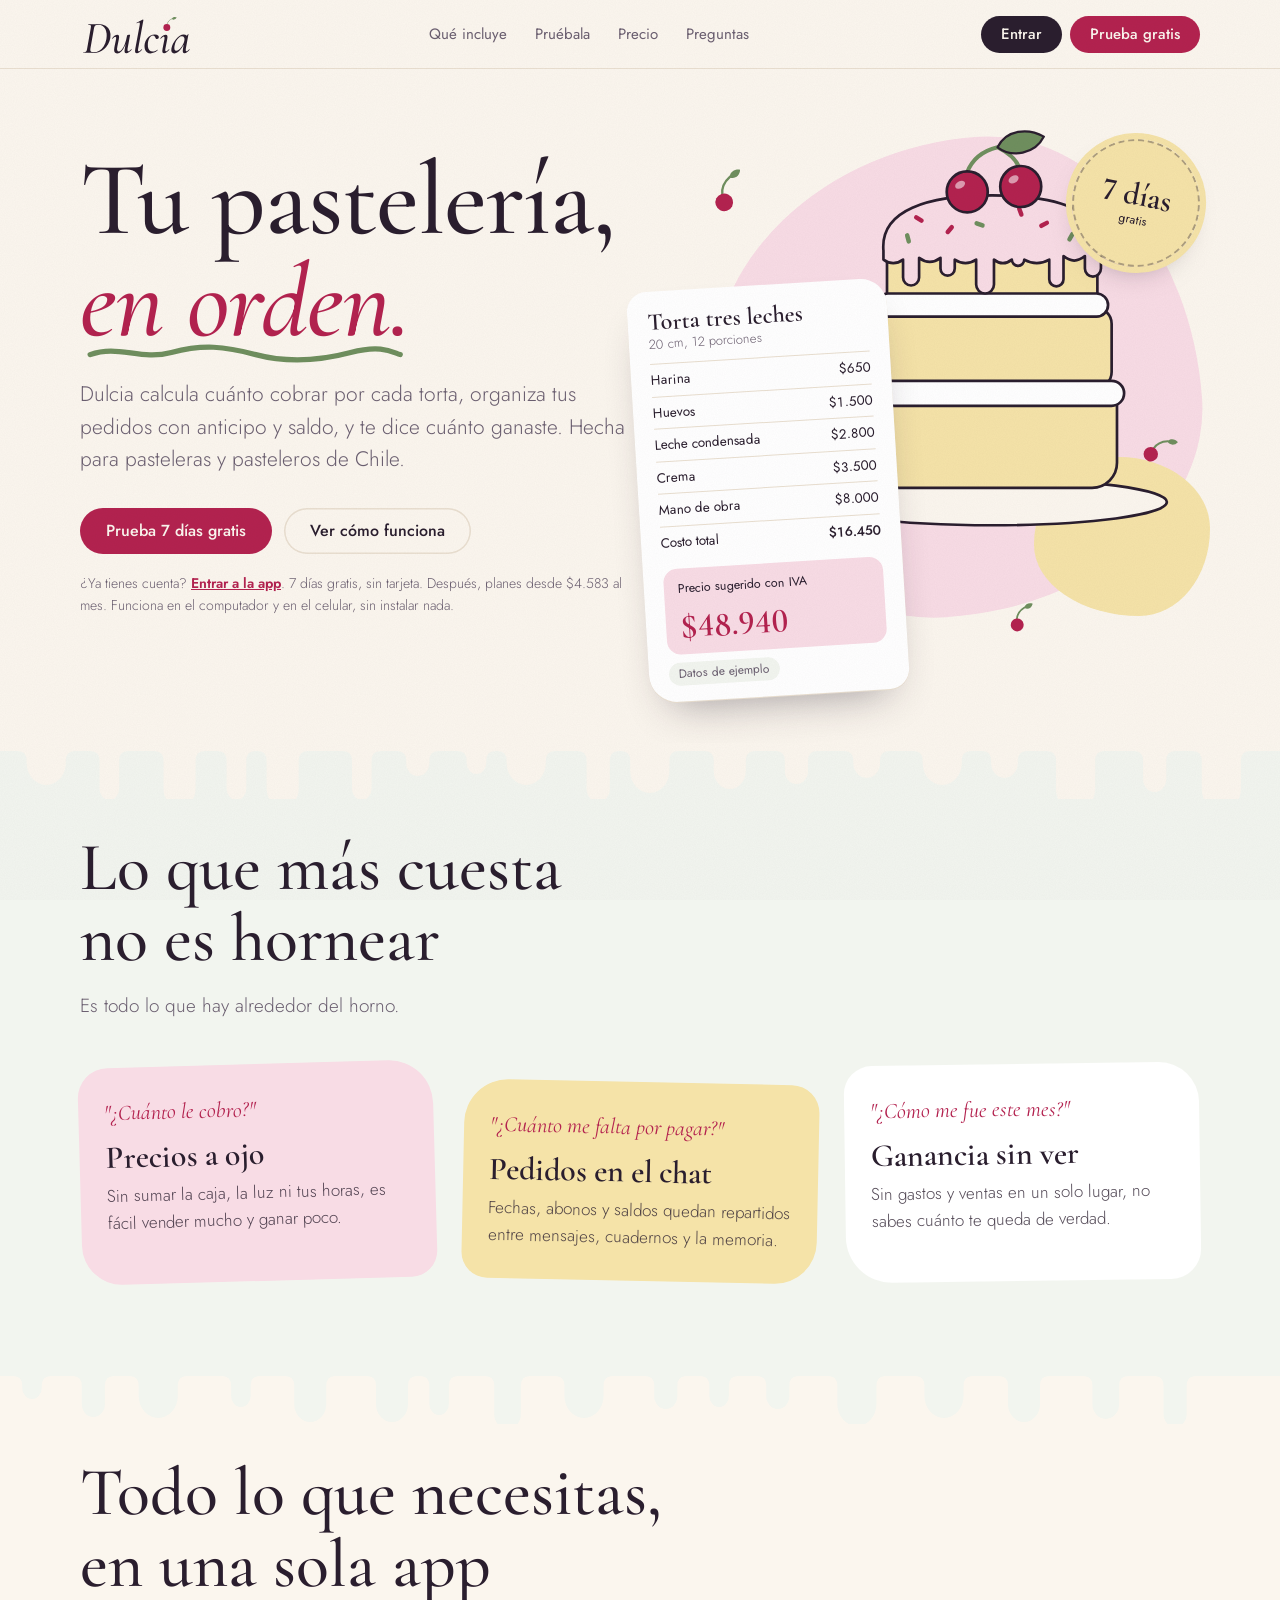
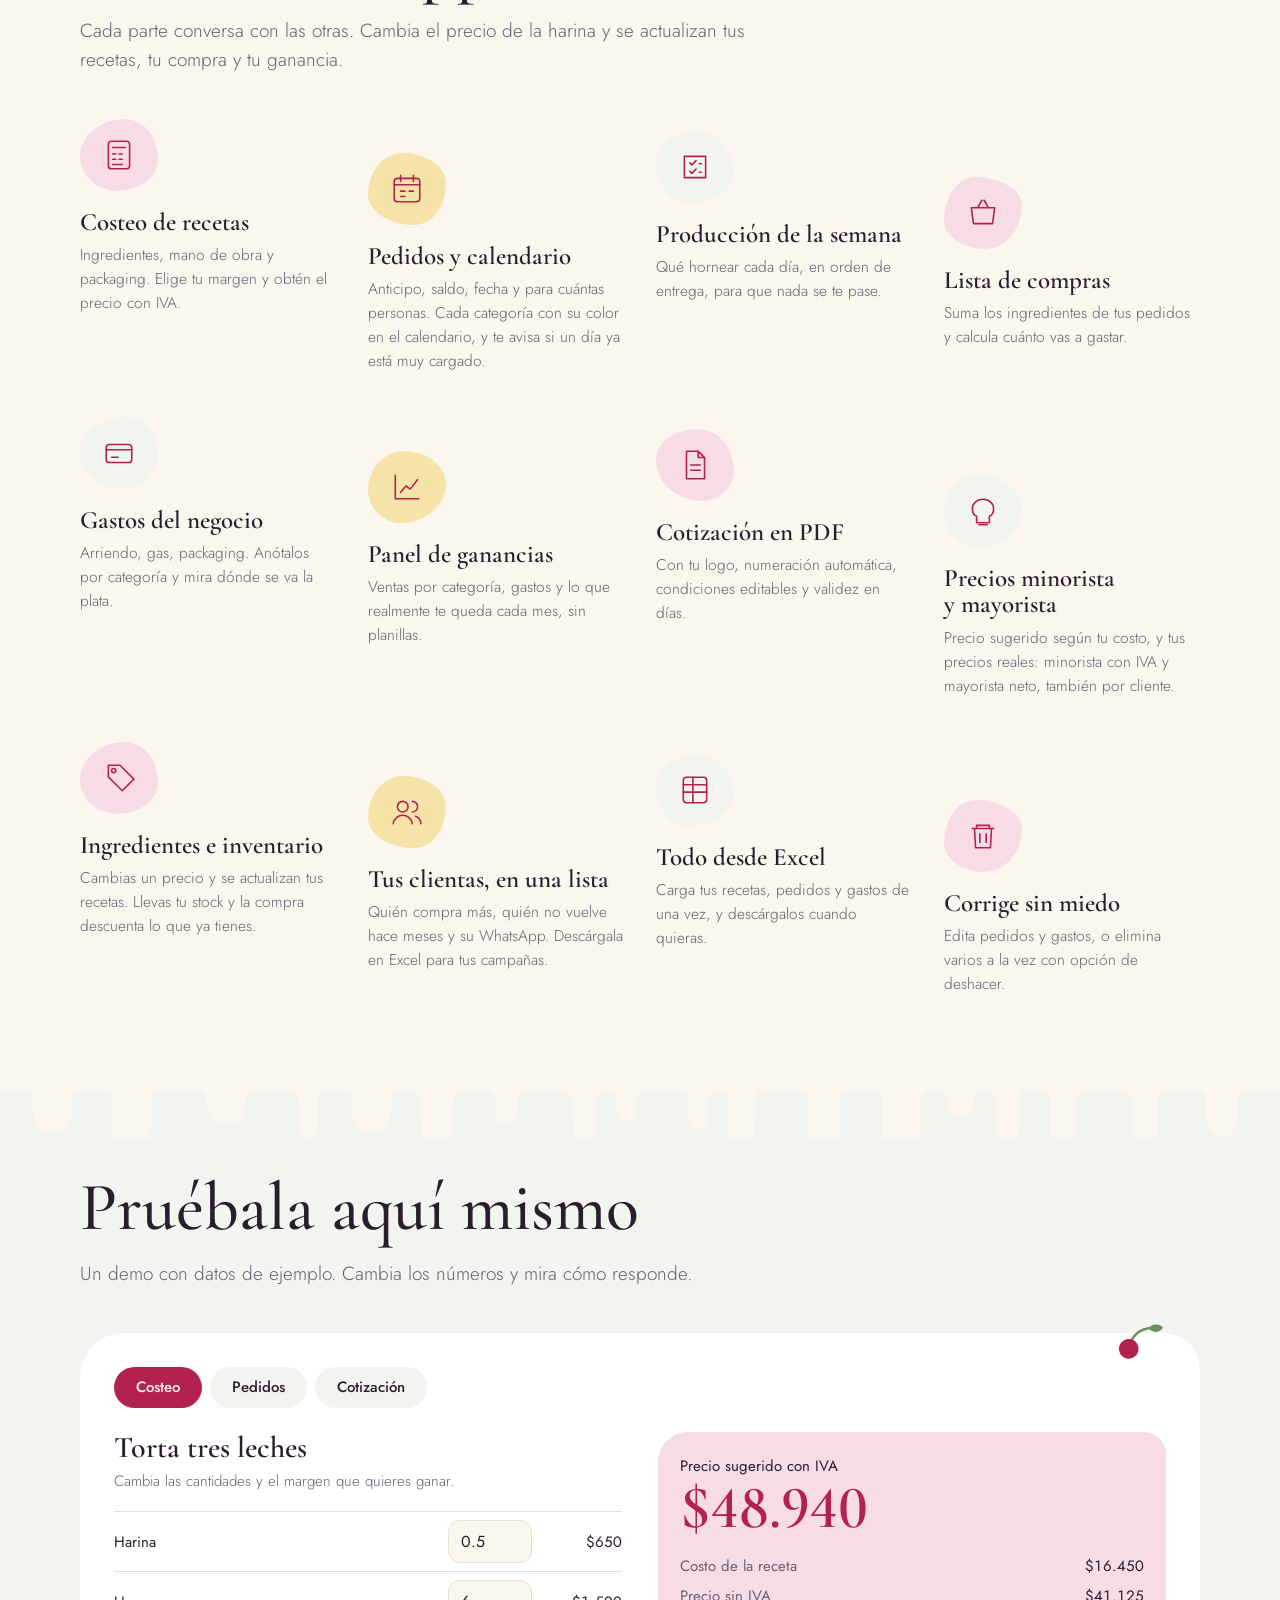
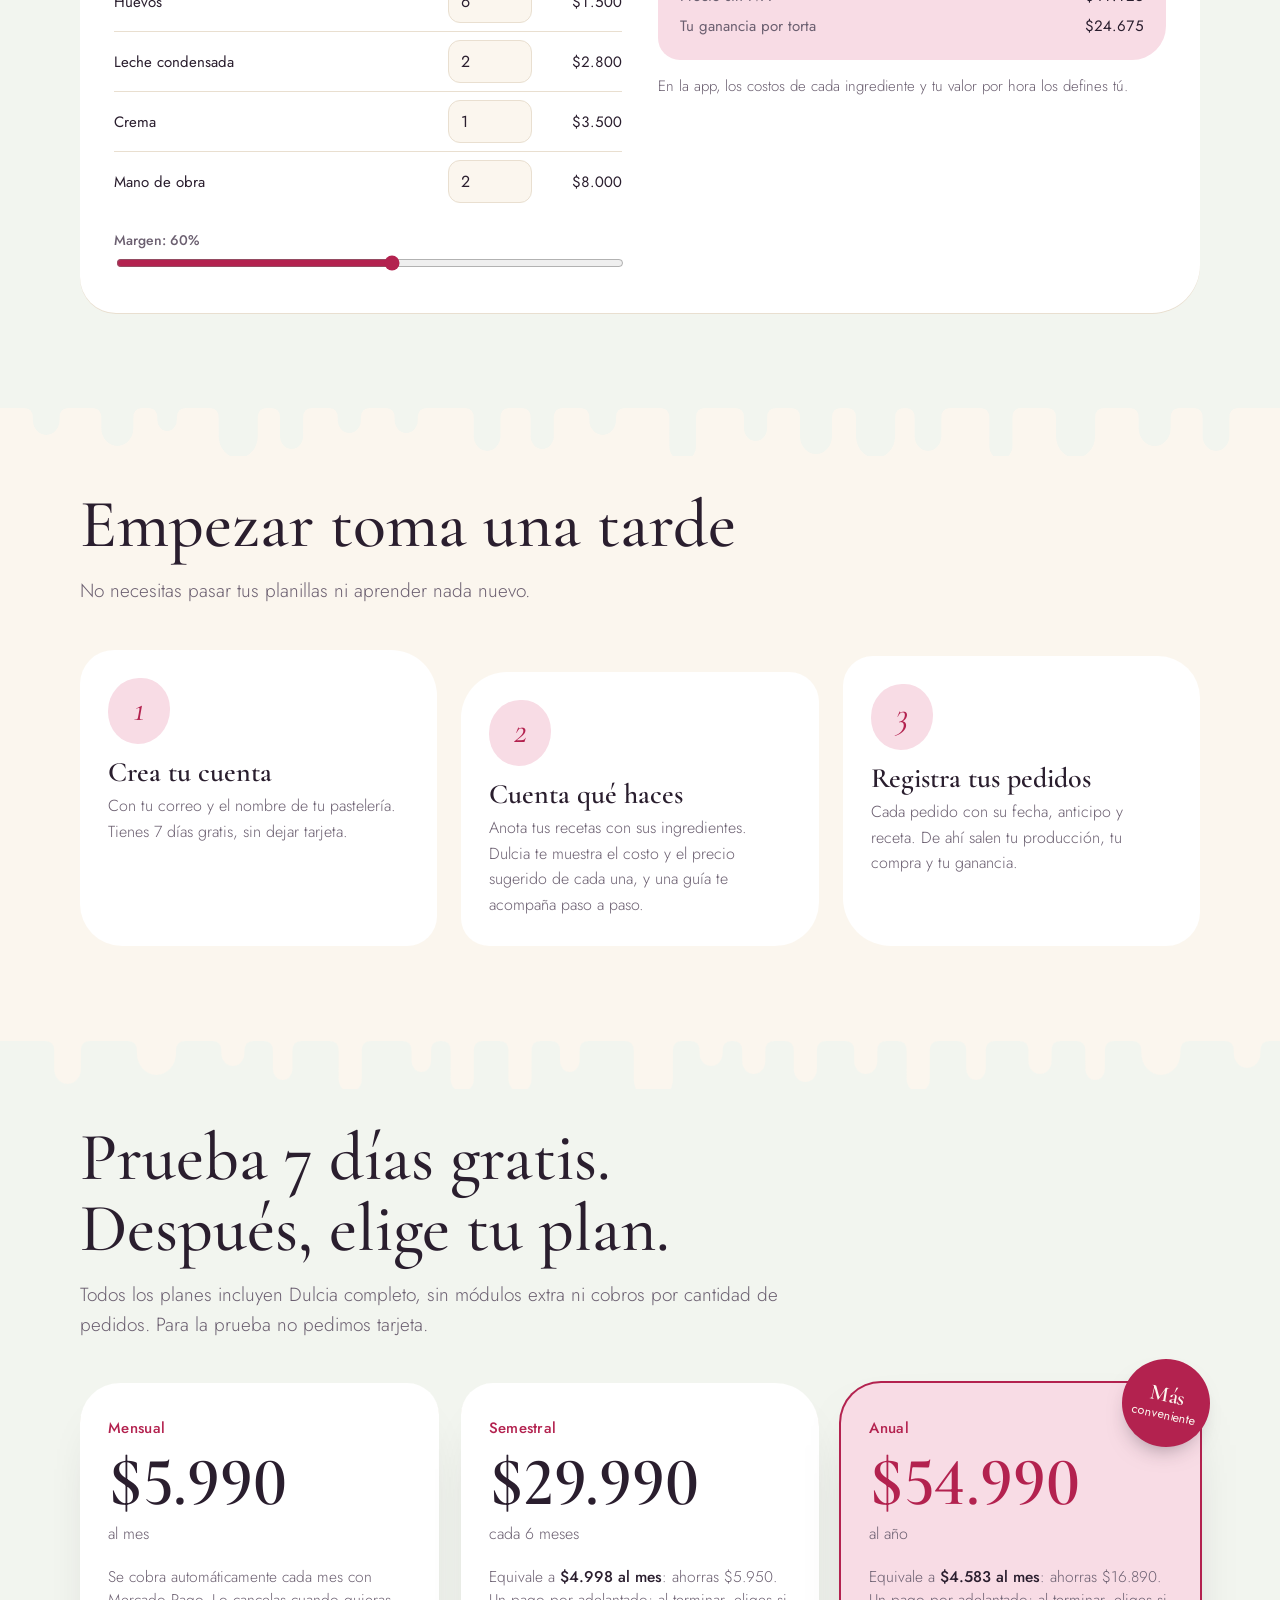
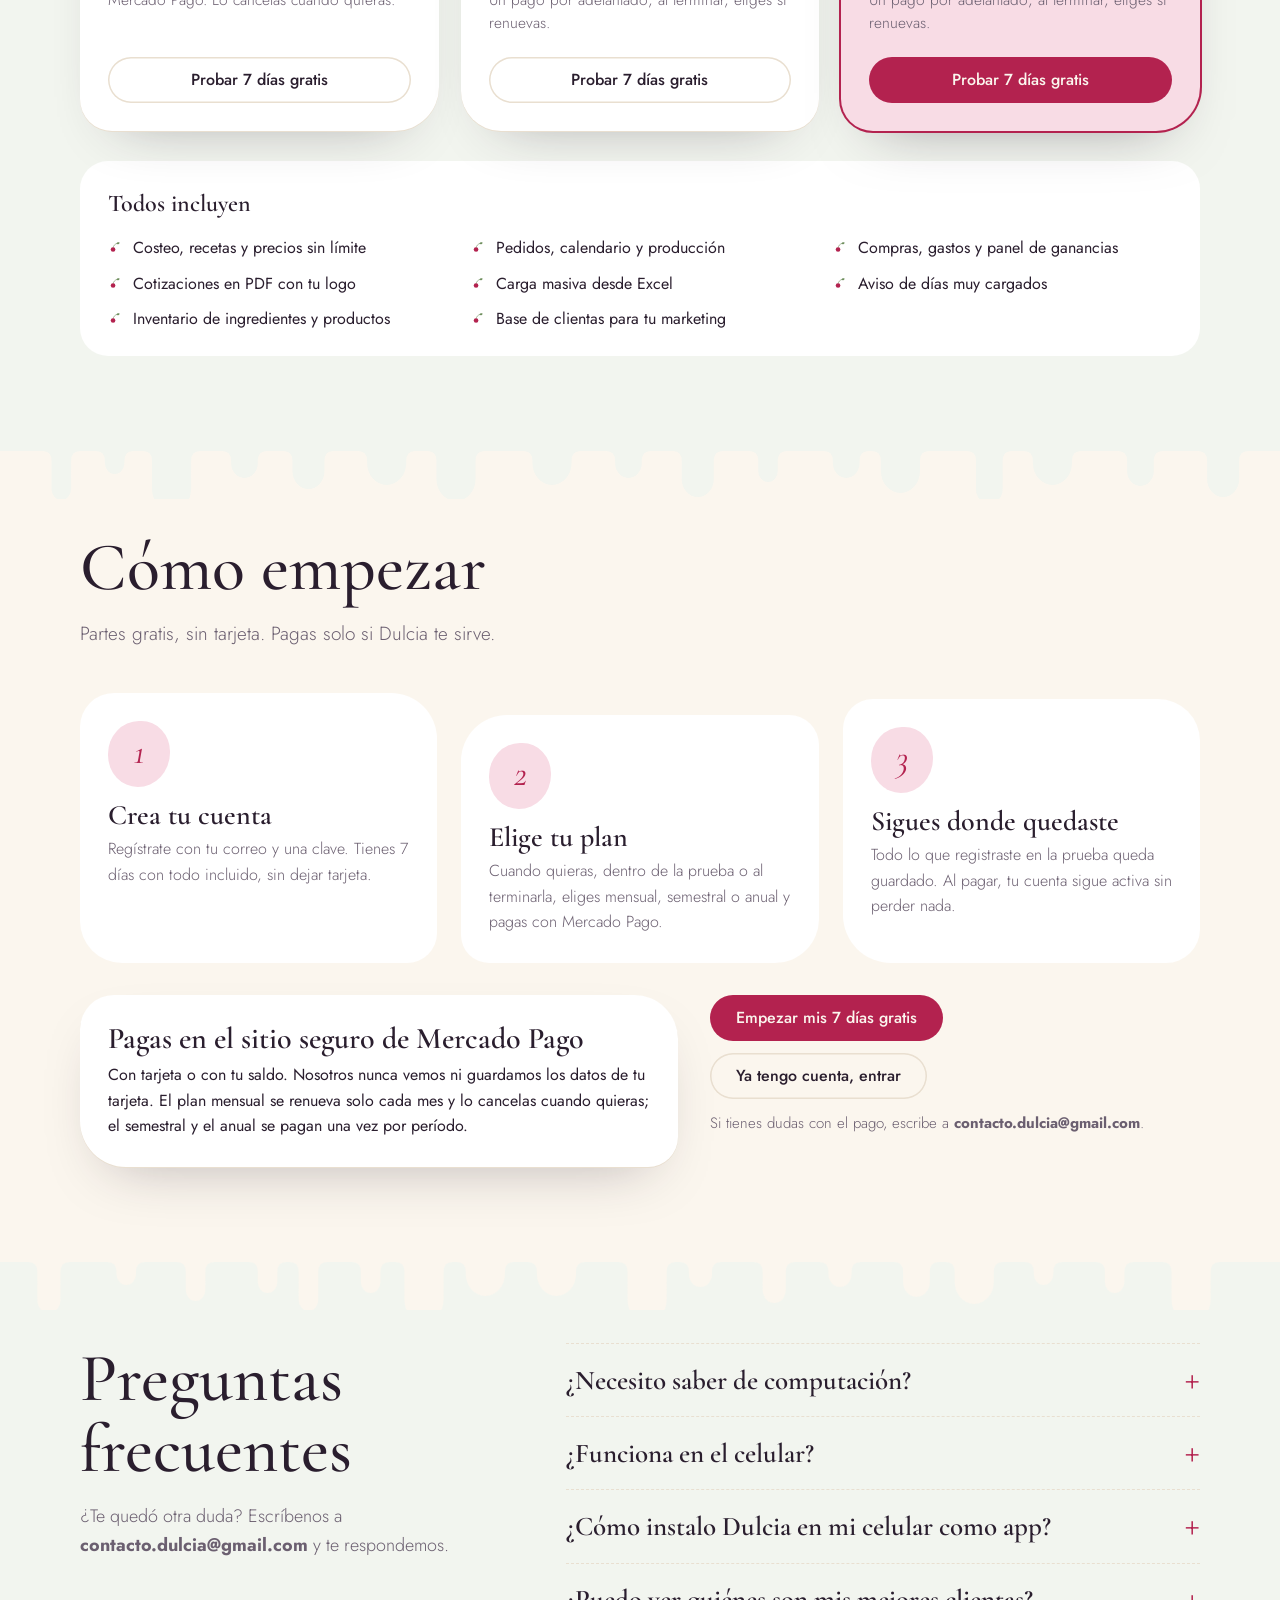
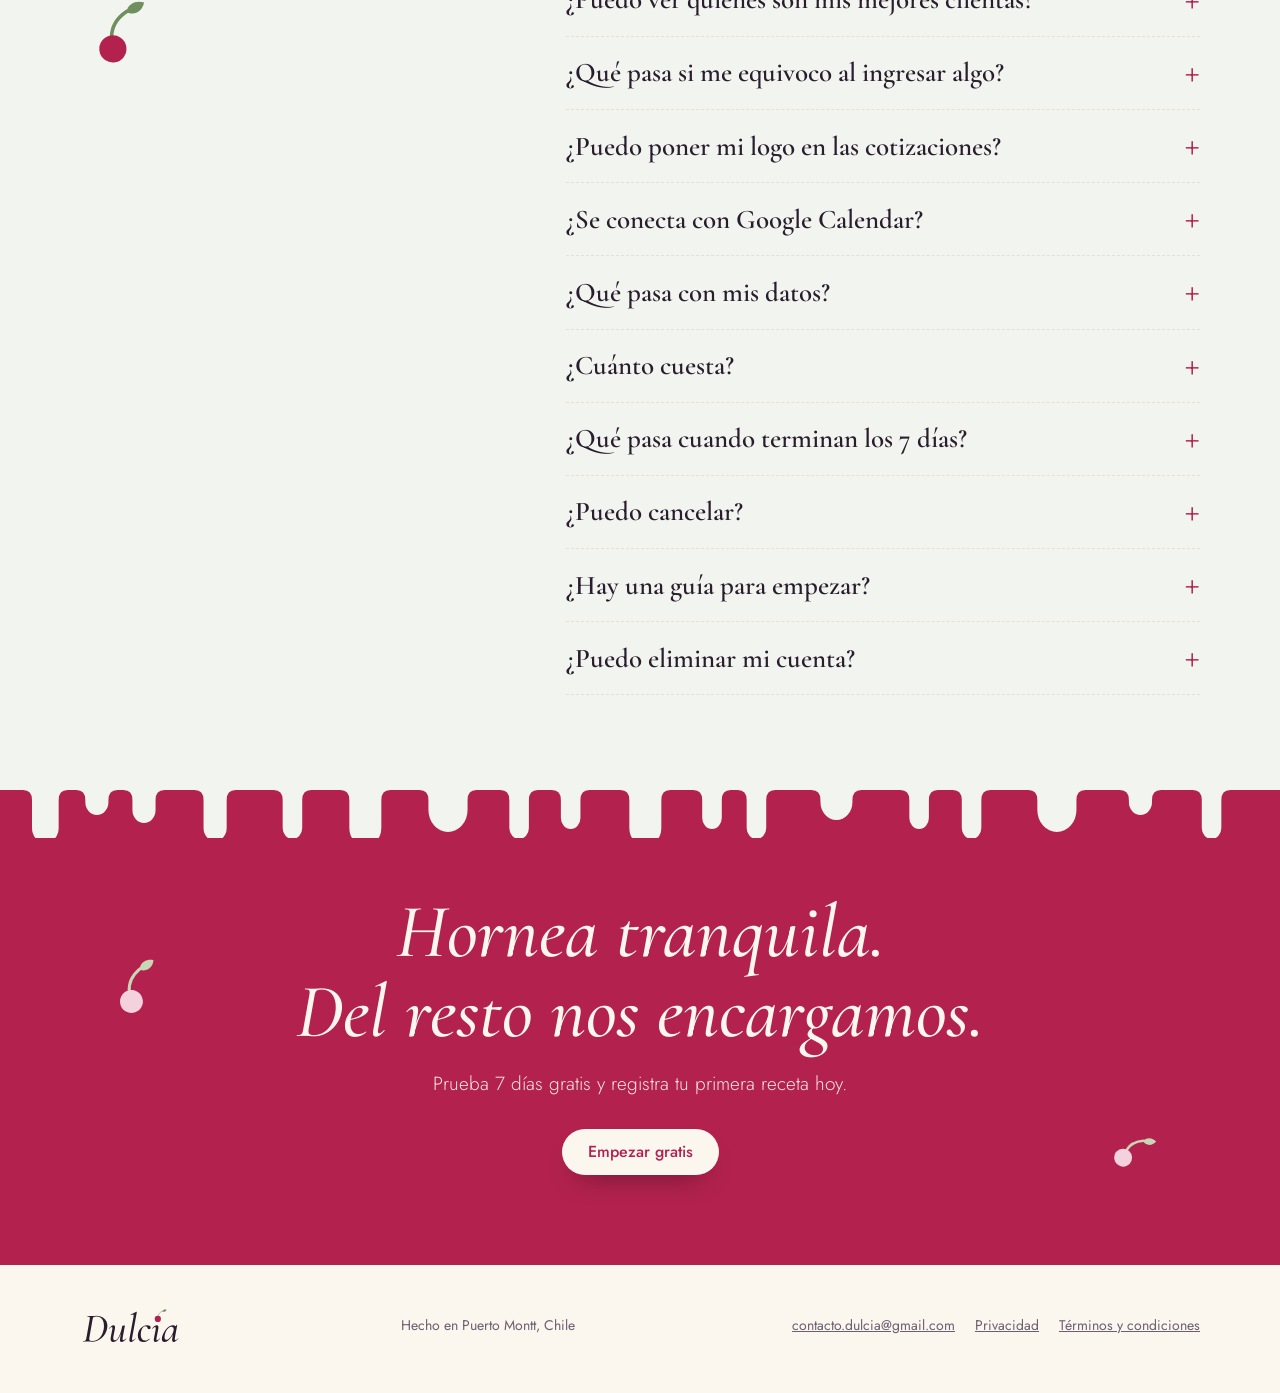
==== index.html @ 818861bc "Add files via upload" ====
<!doctype html>
<html lang="es">
<head>
<meta charset="utf-8"><script>/* Si un enlace de confirmación o de clave llega a la portada, lo pasamos a la app */(function(){var q=location.search,h=location.hash;if(/access_token=|refresh_token=|type=(signup|recovery|magiclink|invite|email_change)|error_code=/.test(h)||/[?&](code|token_hash)=/.test(q)){location.replace("/app/"+q+h)}})();</script><script src="ga.js"></script><script src="pixel.js"></script>
<meta name="viewport" content="width=device-width,initial-scale=1,viewport-fit=cover">
<meta name="description" content="Dulcia: costeo, pedidos y producción para pastelerías. Prueba 7 días gratis, sin tarjeta. Planes desde $4.583 al mes.">
<meta name="theme-color" content="#B3224F">
<link rel="icon" type="image/svg+xml" href="favicon.svg">
<link rel="apple-touch-icon" href="icon-180.png">
<title>Dulcia</title>
<link rel="preconnect" href="https://fonts.googleapis.com">
<link rel="preconnect" href="https://fonts.gstatic.com" crossorigin>
<link href="https://fonts.googleapis.com/css2?family=Cormorant+Garamond:ital,wght@0,500;0,600;1,500;1,600&family=Jost:wght@300;400;500&display=swap" rel="stylesheet">
<style>
/* Layout: sitio de una página, columna central de 1120px, secciones separadas por cambios de fondo. Todo sale del manual de marca Dulcia. */
:root{
  --bg:#FBF6EE; --bg2:#F2F5EF; --card:#FFFFFF; --ink:#2A1E2E; --soft:#6B5F70; --line:#E9DFD0;
  --accent:#B3224F; --btn:#B3224F; --btn-fg:#FBF6EE; --pink:#F8DCE5; --butter:#F5E3A8; --leaf:#6F8F5E;
  --band:#B3224F; --band-fg:#FBF6EE;
  --display:'Cormorant Garamond',Georgia,serif; --body:'Jost',system-ui,sans-serif;
}
@media (prefers-color-scheme:dark){:root:not([data-theme="light"]){
  --bg:#231A26; --bg2:#2A1E2E; --card:#33263A; --ink:#FBF6EE; --soft:#C9BDCB; --line:#4A3B50;
  --accent:#F29BB6; --pink:#4A2A3A; --butter:#5A4F2A; --band:#8E1B3F; color-scheme:dark}}
:root[data-theme="dark"]{
  --bg:#231A26; --bg2:#2A1E2E; --card:#33263A; --ink:#FBF6EE; --soft:#C9BDCB; --line:#4A3B50;
  --accent:#F29BB6; --pink:#4A2A3A; --butter:#5A4F2A; --band:#8E1B3F; color-scheme:dark}
*{box-sizing:border-box}
html{scroll-behavior:smooth}
body{margin:0;background:var(--bg);color:var(--ink);font-family:var(--body);font-weight:400;font-size:17px;line-height:1.6;
  padding-left:max(16px,env(safe-area-inset-left,0px));padding-right:max(16px,env(safe-area-inset-right,0px))}
h1,h2,h3{font-family:var(--display);font-weight:500;line-height:1.05;margin:0;text-wrap:balance}
p{margin:0}
a{color:inherit}
:focus-visible{outline:3px solid var(--accent);outline-offset:3px;border-radius:6px}
.wrap{max-width:1120px;margin:0 auto}
.btn{display:inline-flex;align-items:center;justify-content:center;gap:8px;border:0;border-radius:999px;background:var(--btn);color:var(--btn-fg);font:500 16px/1 var(--body);padding:15px 26px;text-decoration:none;cursor:pointer}
.btn:hover{filter:brightness(1.08)}
.btn.ghost{background:transparent;color:var(--ink);box-shadow:inset 0 0 0 1.5px var(--line)}
.btn.sm{padding:11px 20px;font-size:15px}
.cherry{width:1em;height:1em;flex:none;display:inline-block;vertical-align:-0.12em}

/* header */
.promo{background:var(--band);color:var(--band-fg);text-align:center;font-size:.95rem;line-height:1.4;padding:10px 16px;margin:0 calc(-1*max(16px,env(safe-area-inset-left,0px)))}
.promo[hidden]{display:none}
.promo b{font-weight:600}
.promo .pcode{display:inline-block;border:1.5px dashed currentColor;border-radius:8px;padding:0 8px;margin:0 2px;letter-spacing:.04em;font-weight:600}
.promo .pleft{display:inline-block;background:var(--band-fg);color:var(--band);border-radius:99px;padding:1px 10px;margin-left:6px;font-weight:600;font-size:.88em;white-space:nowrap}
.promo a{color:inherit;font-weight:600;white-space:nowrap;margin-left:6px;text-underline-offset:3px}
header.top{position:sticky;top:env(safe-area-inset-top,0px);z-index:20;background:var(--bg);border-bottom:1px solid var(--line);margin:0 calc(-1*max(16px,env(safe-area-inset-left,0px)));padding-left:max(16px,env(safe-area-inset-left,0px));padding-right:max(16px,env(safe-area-inset-right,0px))}
body::before{content:"";position:fixed;inset:0 0 auto;height:env(safe-area-inset-top,0px);background:var(--bg);z-index:30}
.top .wrap{display:flex;align-items:center;justify-content:space-between;gap:16px;padding-block:12px}
.top .logo{width:116px;display:block}
.top .acts{display:flex;gap:8px;align-items:center}.btn.dark{background:var(--ink);color:var(--bg);box-shadow:none}.btn.dark:hover{filter:brightness(1.25)}@media(max-width:480px){.top .acts .btn.sm{padding:10px 15px;font-size:14px}.top .acts .lg{display:none}.top .logo{width:96px}}
.top nav{display:flex;gap:28px;font-size:15px}
.top nav a{text-decoration:none;color:var(--soft)}
.top nav a:hover{color:var(--ink)}
@media(max-width:760px){.top nav{display:none}}

/* hero */
.hero{padding-block:72px 88px}
.hero .wrap{display:grid;grid-template-columns:1.05fr .95fr;gap:56px;align-items:center}
.hero h1{font-size:clamp(52px,7.4vw,100px);letter-spacing:-.01em}
.hero h1 em{font-style:italic;color:var(--accent);font-weight:500}
.hero .lead{font-size:clamp(18px,2vw,21px);font-weight:300;color:var(--soft);max-width:34em;margin-top:24px;line-height:1.55}
.hero .cta{display:flex;gap:12px;flex-wrap:wrap;margin-top:32px}
.hero .fine{margin-top:18px;font-size:14px;color:var(--soft);font-weight:300}
.paper{background:var(--card);border-radius:22px;padding:28px;box-shadow:0 1px 0 var(--line),0 24px 60px -30px rgba(42,30,46,.35);position:relative;min-width:0}
.paper h3{font-size:30px;font-weight:600}
.paper .sub{font-size:14px;color:var(--soft);font-weight:300}
.cost-rows{margin-top:16px}
.cost-rows .r{display:flex;justify-content:space-between;gap:12px;padding:9px 0;border-top:1px solid var(--line);font-size:15px}
.cost-rows .r span:last-child{font-variant-numeric:tabular-nums}
.price-box{margin-top:16px;background:var(--pink);border-radius:16px;padding:16px 18px;display:flex;justify-content:space-between;align-items:baseline;gap:12px;flex-wrap:wrap}
.price-box small{font-size:14px}
.price-box b{font-family:var(--display);font-weight:600;font-size:44px;line-height:1;color:var(--accent);font-variant-numeric:lining-nums}
.tag{display:inline-block;font-size:13px;background:var(--bg2);color:var(--soft);border-radius:999px;padding:3px 12px;margin-top:14px}
@media(max-width:900px){.hero .wrap{grid-template-columns:1fr}.hero{padding-block:48px 56px}}

/* sections */
section{padding-block:88px}
section.alt{background:var(--bg2);margin:0 calc(-1*max(16px,env(safe-area-inset-left,0px)));padding-left:max(16px,env(safe-area-inset-left,0px));padding-right:max(16px,env(safe-area-inset-right,0px))}
.sec-h{max-width:720px;margin-bottom:44px}
.sec-h h2{font-size:clamp(38px,5vw,60px)}
.sec-h p{margin-top:16px;font-size:19px;font-weight:300;color:var(--soft);line-height:1.55}

/* problema */
.pain{display:grid;grid-template-columns:repeat(3,1fr);gap:40px}
.pain h3{font-size:32px;font-weight:600;margin-bottom:8px}
.pain p{font-weight:300;color:var(--soft)}
.pain .q{font-family:var(--display);font-style:italic;font-size:22px;color:var(--accent);margin-bottom:10px}
@media(max-width:800px){.pain{grid-template-columns:1fr;gap:28px}}

/* features */
.feat{display:grid;grid-template-columns:repeat(4,1fr);gap:0;border-top:1px solid var(--line)}
.feat>div{padding:28px 24px 32px 0;border-bottom:1px solid var(--line);min-width:0}
.feat svg{width:34px;height:34px;stroke:var(--accent);fill:none;stroke-width:1.5;stroke-linecap:round;stroke-linejoin:round;margin-bottom:16px}
.feat h3{font-size:25px;font-weight:600;margin-bottom:8px}
.feat p{font-size:15.5px;font-weight:300;color:var(--soft);line-height:1.55}
@media(max-width:980px){.feat{grid-template-columns:repeat(2,1fr)}}
@media(max-width:560px){.feat{grid-template-columns:1fr}}

/* demo */
.demo{background:var(--card);border-radius:28px;padding:28px;box-shadow:0 1px 0 var(--line);min-width:0}
.tabs{display:flex;gap:8px;flex-wrap:wrap;margin-bottom:24px}
.tabs button{border:0;background:var(--bg2);color:var(--ink);font:500 15px/1 var(--body);padding:12px 20px;border-radius:999px;cursor:pointer}
.tabs button[aria-selected="true"]{background:var(--btn);color:var(--btn-fg)}
.pane{display:grid;grid-template-columns:1fr 1fr;gap:36px;min-width:0}
.pane[hidden]{display:none}
.pane>div{min-width:0}
@media(max-width:860px){.pane{grid-template-columns:1fr;gap:24px}}
.demo h3{font-size:30px;font-weight:600;margin-bottom:6px}
.demo .hint{font-size:15px;color:var(--soft);font-weight:300;margin-bottom:18px}
.ing{display:grid;grid-template-columns:1fr 84px 80px;gap:10px;align-items:center;padding:8px 0;border-top:1px solid var(--line);font-size:15px}
.ing .pr{text-align:right;font-variant-numeric:tabular-nums}
input[type=number],input[type=text],select{font:400 16px var(--body);color:var(--ink);background:var(--bg);border:1.5px solid var(--line);border-radius:12px;padding:9px 12px;width:100%;min-width:0}
input[type=range]{width:100%;accent-color:var(--btn)}
label.f{display:flex;flex-direction:column;gap:6px;font-size:14px;color:var(--soft);font-weight:500}
.rowf{display:grid;grid-template-columns:1fr 1fr;gap:12px;margin-top:12px}
.res{background:var(--pink);border-radius:18px;padding:22px}
.res .big{font-family:var(--display);font-weight:600;font-size:60px;line-height:1;color:var(--accent);font-variant-numeric:lining-nums}
.res dl{margin:16px 0 0;display:grid;grid-template-columns:1fr auto;gap:6px 12px;font-size:15px}
.res dt{color:var(--soft)}.res dd{margin:0;text-align:right;font-variant-numeric:tabular-nums}

.cal{display:grid;grid-template-columns:repeat(7,1fr);gap:4px}
.cal .dow{font-size:12px;color:var(--soft);text-align:center;padding-bottom:4px}
.cal button{aspect-ratio:1/1;min-height:0;border:0;border-radius:12px;background:var(--bg2);color:var(--ink);font:400 15px var(--body);cursor:pointer;position:relative;padding:0}
.cal button.n1{background:var(--butter)}.cal button.n2{background:var(--pink)}.cal button.n3{background:var(--btn);color:var(--btn-fg)}
.cal button[aria-pressed="true"]{outline:3px solid var(--ink);outline-offset:1px}
.cal .e{visibility:hidden}
.cal button i{position:absolute;right:6px;bottom:4px;font-style:normal;font-size:11px;opacity:.85}
.legend{display:flex;gap:14px;flex-wrap:wrap;font-size:13px;color:var(--soft);margin-top:12px}
.legend span::before{content:"";display:inline-block;width:12px;height:12px;border-radius:4px;margin-right:6px;vertical-align:-1px;background:var(--c)}
.olist{margin:14px 0 0;padding:0;list-style:none;font-size:15px}
.olist li{display:flex;justify-content:space-between;gap:12px;padding:8px 0;border-top:1px solid var(--line)}
.warn{margin-top:14px;background:var(--butter);border-radius:16px;padding:16px 18px;font-size:15px;color:var(--ink)}
.warn b{font-family:var(--display);font-size:22px;font-weight:600;display:block;margin-bottom:4px}
.warn .acts{display:flex;gap:8px;flex-wrap:wrap;margin-top:12px}
.okmsg{margin-top:12px;font-size:15px;color:var(--soft)}
.doc{background:#fff;color:#2A1E2E;border-radius:14px;padding:26px;border:1px solid var(--line);min-width:0}
.doc .dh{display:flex;justify-content:space-between;gap:12px;align-items:flex-start;border-bottom:1px solid #E9DFD0;padding-bottom:14px;margin-bottom:14px}
.doc .dh b{font-family:var(--display);font-size:28px;font-weight:600;line-height:1}
.doc .dh small{display:block;font-size:13px;color:#6B5F70}
.doc table{width:100%;border-collapse:collapse;font-size:15px}
.doc td{padding:6px 0;border-top:1px solid #F0E8DE}
.doc td:last-child{text-align:right;font-variant-numeric:tabular-nums}
.doc .tot td{font-weight:500;font-size:17px}
.doc p.cond{font-size:13px;line-height:1.5;color:#6B5F70;margin-top:14px}

/* pasos */
.steps{display:grid;grid-template-columns:repeat(3,1fr);gap:24px;counter-reset:s}
.steps>div{counter-increment:s;background:var(--card);border-radius:22px;padding:28px}
.steps>div::before{content:counter(s);font-family:var(--display);font-style:italic;font-size:54px;line-height:1;color:var(--accent);display:block;margin-bottom:10px}
.steps h3{font-size:28px;font-weight:600;margin-bottom:6px}
.steps p{font-size:16px;font-weight:300;color:var(--soft)}
@media(max-width:800px){.steps{grid-template-columns:1fr}}

/* precio */
.price{display:grid;grid-template-columns:1fr 1fr;gap:56px;align-items:center}
.price-card{background:var(--card);border-radius:28px;padding:40px;box-shadow:0 1px 0 var(--line),0 30px 70px -40px rgba(42,30,46,.45);min-width:0}
.price-card .amt{font-family:var(--display);font-weight:600;font-size:clamp(72px,10vw,112px);line-height:.95;color:var(--accent);font-variant-numeric:lining-nums}
.price-card .per{font-size:18px;color:var(--soft);font-weight:300;margin-top:6px}
.price-card ul{list-style:none;margin:24px 0 28px;padding:0;display:grid;gap:10px}
.price-card li{display:flex;gap:10px;align-items:flex-start;font-size:16px}
.price-card li .cherry{margin-top:5px;font-size:15px}
.price .copy h2{font-size:clamp(38px,5vw,60px)}
.price .copy p{margin-top:16px;font-size:19px;font-weight:300;color:var(--soft)}
@media(max-width:860px){.price{grid-template-columns:1fr;gap:32px}}

/* faq */
.faq{max-width:none}
details{border-top:1px solid var(--line);padding:20px 0}
details:last-child{border-bottom:1px solid var(--line)}
summary{font-family:var(--display);font-weight:600;font-size:27px;line-height:1.15;cursor:pointer;list-style:none;display:flex;justify-content:space-between;gap:16px;align-items:center}
summary::-webkit-details-marker{display:none}
summary::after{content:"+";font-family:var(--body);font-weight:300;font-size:28px;color:var(--accent);flex:none}
details[open] summary::after{content:"\2212"}
details p{margin-top:12px;font-weight:300;color:var(--soft);max-width:60ch}

/* pago */
.pay{display:grid;grid-template-columns:1.1fr .9fr;gap:32px;margin-top:32px;align-items:start}
.pay dl{display:grid;grid-template-columns:auto 1fr;gap:8px 20px;margin:14px 0 0;font-size:16px}
.pay dt{color:var(--soft)}.pay dd{margin:0;font-weight:500;overflow-wrap:anywhere}
.pay .todo{background:var(--butter);color:var(--ink);border-radius:8px;padding:1px 10px;font-weight:400;font-size:14px}
.payact{display:grid;gap:12px;justify-items:start}
.payact p{font-size:15px;color:var(--soft);font-weight:300}
@media(max-width:860px){.pay{grid-template-columns:1fr}}
.faqgrid{display:grid;grid-template-columns:.8fr 1.2fr;gap:64px;align-items:start}
.faqside h2{font-size:clamp(40px,5.4vw,68px)}
.faqside p{margin-top:16px;font-size:18px;font-weight:300;color:var(--soft);max-width:22em}
.faqside .fcb{width:88px;height:88px;margin-top:26px;transform:rotate(-10deg)}
@media(max-width:860px){.faqgrid{grid-template-columns:1fr;gap:28px}}
/* cierre */
.band{background:var(--band);color:var(--band-fg);margin:0 calc(-1*max(16px,env(safe-area-inset-left,0px)));padding-left:max(16px,env(safe-area-inset-left,0px));padding-right:max(16px,env(safe-area-inset-right,0px));padding-block:84px;text-align:center}
.band h2{font-size:clamp(42px,6vw,76px);font-style:italic}
.band p{margin:16px auto 30px;max-width:34em;font-weight:300;font-size:19px;opacity:.92}
.band .btn{background:#FBF6EE;color:#B3224F}
footer{padding-block:40px 48px;display:flex;justify-content:space-between;gap:20px;flex-wrap:wrap;align-items:center;font-size:14px;color:var(--soft)}
footer .logo{width:104px}
@media (prefers-reduced-motion:no-preference){.btn{transition:filter .15s}}

/* ===== Versión orgánica ===== */
:root{--g:max(16px,env(safe-area-inset-left,0px));--ink-line:var(--ink)}
body{position:relative}
body::after{content:"";position:fixed;inset:0;pointer-events:none;z-index:60;opacity:.05;mix-blend-mode:multiply;background-image:url("data:image/svg+xml,%3Csvg xmlns='http://www.w3.org/2000/svg' width='220' height='220'%3E%3Cfilter id='n'%3E%3CfeTurbulence type='fractalNoise' baseFrequency='.9' numOctaves='2' stitchTiles='stitch'/%3E%3CfeColorMatrix values='0 0 0 0 .16 0 0 0 0 .12 0 0 0 0 .18 0 0 0 .9 0'/%3E%3C/filter%3E%3Crect width='220' height='220' filter='url(%23n)'/%3E%3C/svg%3E")}
:root[data-theme="dark"] body::after{mix-blend-mode:screen;opacity:.04}
@media (prefers-color-scheme:dark){:root:not([data-theme="light"]) body::after{mix-blend-mode:screen;opacity:.04}}
.hero,section,.band{position:relative;margin-left:calc(-1*var(--g));margin-right:calc(-1*var(--g));padding-left:var(--g);padding-right:var(--g)}
section.alt{margin-left:calc(-1*var(--g));margin-right:calc(-1*var(--g))}
.drip{position:absolute;left:0;right:0;bottom:-55px;width:100%;height:56px;z-index:3;pointer-events:none}
.drip.a{fill:var(--bg)}.drip.b{fill:var(--bg2)}
.hero{padding-block:48px 96px;overflow-x:clip}
.hero .wrap{grid-template-columns:1.02fr .98fr;gap:24px}
.hero h1{font-size:clamp(56px,8.2vw,112px);line-height:.98}
.hero h1 em{position:relative;display:inline-block}
.hero h1 em svg{position:absolute;left:2%;bottom:-.08em;width:96%;height:.2em;overflow:visible}
.hero h1 em svg path{fill:none;stroke:var(--leaf);stroke-width:5;stroke-linecap:round}
.stage{position:relative;width:100%;max-width:520px;margin-left:auto;aspect-ratio:1/1.02}
.stage .blob{position:absolute;inset:4% 0 6% 6%;background:var(--pink);border-radius:58% 42% 55% 45% / 50% 58% 42% 50%;transform:rotate(-4deg)}
.stage .blob2{position:absolute;width:34%;height:30%;right:-2%;bottom:6%;background:var(--butter);border-radius:48% 52% 40% 60% / 55% 45% 55% 45%}
.stage .cake{position:absolute;left:24%;top:0;width:72%;height:auto;overflow:visible}
.stage .fc{position:absolute;width:11%;height:auto;aspect-ratio:1/1}
.stage .paper{position:absolute;left:-8%;bottom:-9%;width:min(260px,52%);padding:18px 20px 16px;border-radius:20px 26px 20px 28px;transform:rotate(-3.5deg);box-shadow:0 1px 0 var(--line),0 22px 44px -22px rgba(42,30,46,.45)}
.stage .paper h3{font-size:24px}
.stage .paper .sub{font-size:13px}
.stage .paper .cost-rows{margin-top:8px}
.stage .paper .cost-rows .r{padding:5px 0;font-size:13.5px}
.stage .paper .price-box{margin-top:10px;padding:10px 14px;border-radius:14px}
.stage .paper .price-box b{font-size:34px}
.stage .paper .price-box small{font-size:12.5px}
.stage .paper .tag{margin-top:8px;font-size:12px;padding:2px 10px}
.badge{position:absolute;right:0;top:4%;width:min(128px,26%);aspect-ratio:1/1;border-radius:50%;background:var(--butter);color:var(--ink);display:grid;place-content:center;text-align:center;transform:rotate(11deg);box-shadow:0 14px 30px -16px rgba(42,30,46,.5);border:2px dashed color-mix(in srgb,var(--ink) 35%,transparent);outline:6px solid var(--butter)}
.badge b{font-family:var(--display);font-weight:600;font-size:clamp(22px,2.6vw,32px);line-height:1;font-variant-numeric:lining-nums}
.badge small{font-size:12px;line-height:1.2;margin-top:2px}
@media(max-width:900px){.hero .wrap{grid-template-columns:1fr;gap:40px}.hero{padding-block:40px 110px}.stage{margin:12px auto 0;max-width:440px}}
@media(max-width:480px){.stage .paper{left:-2%;width:64%;padding:12px 14px}.stage .paper h3{font-size:19px}.stage .paper .cost-rows .r{font-size:12px;padding:3px 0}.stage .paper .price-box b{font-size:26px}.stage .paper .tag{display:none}}

/* problema: etiquetas */
.pain{gap:28px}
.pain>div{padding:28px 26px 30px;position:relative}
.pain>div:nth-child(1){background:var(--pink);border-radius:30px 44px 26px 40px;transform:rotate(-1.6deg)}
.pain>div:nth-child(2){background:var(--butter);border-radius:44px 28px 42px 26px;transform:rotate(1.2deg);margin-top:18px}
.pain>div:nth-child(3){background:var(--card);border-radius:28px 40px 30px 46px;transform:rotate(-.8deg)}
.pain p{color:var(--ink);opacity:.8}
.pain .q{color:var(--accent)}
@media(max-width:800px){.pain>div:nth-child(n){margin-top:0}}

/* funciones */
.feat{border:0;gap:44px 32px}
.feat>div{border:0;padding:0}
.feat>div:nth-child(4n+2){margin-top:34px}.feat>div:nth-child(4n+4){margin-top:58px}.feat>div:nth-child(4n+3){margin-top:12px}
.ico{width:78px;height:72px;display:grid;place-items:center;margin-bottom:18px;background:var(--pink)}
.ico svg{margin:0;width:34px;height:34px}
.feat>div:nth-child(8n+1) .ico{border-radius:58% 42% 52% 48% / 52% 56% 44% 48%}
.feat>div:nth-child(8n+2) .ico{background:var(--butter);border-radius:44% 56% 40% 60% / 58% 42% 58% 42%}
.feat>div:nth-child(8n+3) .ico{background:var(--bg2);border-radius:52% 48% 60% 40% / 44% 58% 42% 56%}
.feat>div:nth-child(8n+4) .ico{border-radius:40% 60% 48% 52% / 60% 40% 60% 40%}
.feat>div:nth-child(8n+5) .ico{background:var(--bg2);border-radius:60% 40% 46% 54% / 48% 52% 48% 52%}
.feat>div:nth-child(8n+6) .ico{background:var(--butter);border-radius:46% 54% 58% 42% / 54% 46% 54% 46%}
.feat>div:nth-child(8n+7) .ico{border-radius:54% 46% 42% 58% / 42% 58% 42% 58%}
.feat>div:nth-child(8n+8) .ico{background:var(--bg2);border-radius:42% 58% 52% 48% / 56% 44% 56% 44%}
@media(max-width:980px){.feat>div:nth-child(n){margin-top:0}}
.sec-h h2{font-size:clamp(40px,5.4vw,68px)}

/* demo */
.demo{border-radius:44px 36px 48px 36px;padding:34px;position:relative}
.demo .corner{position:absolute;right:26px;top:-26px;width:64px;height:64px;transform:rotate(14deg)}
.tabs button{padding:13px 22px}
.res{border-radius:30px 22px 34px 22px}
.doc{border-radius:18px 26px 18px 26px;transform:rotate(.6deg)}
@media(max-width:560px){.demo{padding:20px}}

/* pasos */
.steps>div:nth-child(1){border-radius:34px 46px 30px 42px}
.steps>div:nth-child(2){border-radius:46px 30px 44px 28px;margin-top:22px}
.steps>div:nth-child(3){border-radius:30px 42px 34px 48px;margin-top:6px}
.steps>div::before{width:62px;height:62px;border-radius:50% 46% 52% 48%;background:var(--pink);display:grid;place-items:center;font-size:36px;color:var(--accent);margin-bottom:14px;line-height:1;padding-bottom:4px}
@media(max-width:800px){.steps>div:nth-child(n){margin-top:0}}

/* precio */
.price-card{border-radius:52px 40px 56px 40px;position:relative;padding:44px 40px 40px}
.price-card .stamp{position:absolute;right:-14px;top:-22px;background:var(--accent);color:#FBF6EE;border-radius:50%;width:92px;height:92px;display:grid;place-content:center;text-align:center;font-size:13px;line-height:1.15;transform:rotate(12deg);box-shadow:0 12px 24px -14px rgba(42,30,46,.6)}
.price-card .stamp b{font-family:var(--display);font-size:22px;font-weight:600;display:block}
.price .copy{position:relative}
.price .cl{position:absolute;width:64px;height:64px}
@media(max-width:860px){.price-card{padding:36px 26px 30px}}
@media(max-width:560px){.price-card .stamp{right:8px;top:-34px}}

/* pago y faq */
.pay .paper{border-radius:34px 44px 30px 46px}
details{border-top:1px dashed var(--line)}details:last-child{border-bottom:1px dashed var(--line)}
.band{border-radius:0;padding-block:110px 90px;overflow-x:clip}
.band .bc{position:absolute;width:74px;height:74px;opacity:.95}
.band .btn{box-shadow:0 14px 28px -14px rgba(0,0,0,.45)}
footer{position:relative}

/* planes */
.plans{display:grid;grid-template-columns:repeat(3,minmax(0,1fr));gap:22px;align-items:stretch}
.plan{background:var(--card);border-radius:40px 32px 44px 32px;padding:34px 28px 28px;position:relative;display:flex;flex-direction:column;box-shadow:0 1px 0 var(--line),0 26px 60px -40px rgba(42,30,46,.45);min-width:0}
.plan:nth-child(2){border-radius:32px 44px 32px 40px}
.plan .pn{font:500 15px var(--body);color:var(--accent);letter-spacing:.02em}
.plan .amt{font-family:var(--display);font-weight:600;font-size:clamp(52px,6vw,68px);line-height:1;margin-top:10px;font-variant-numeric:lining-nums}
.plan .per{font-size:16px;color:var(--soft);font-weight:300;margin-top:4px}
.plan .pd{font-size:15.5px;font-weight:300;color:var(--soft);margin:18px 0 22px;line-height:1.5;flex:1}
.plan .pd b{color:var(--ink);font-weight:500}
.plan .btn{width:100%}
.plan.best{background:var(--pink);box-shadow:0 0 0 2px var(--accent),0 26px 60px -36px rgba(42,30,46,.5)}
.plan.best .amt{color:var(--accent)}
.plan .stamp{position:absolute;right:-10px;top:-24px;background:var(--accent);color:#FBF6EE;border-radius:50%;width:88px;height:88px;display:grid;place-content:center;text-align:center;font-size:12.5px;line-height:1.15;transform:rotate(12deg);box-shadow:0 12px 24px -14px rgba(42,30,46,.6)}
.plan .stamp b{font-family:var(--display);font-size:22px;font-weight:600;display:block}
.incl{margin-top:30px;background:var(--card);border-radius:28px;padding:24px 28px}
.incl b{font-family:var(--display);font-size:24px;font-weight:600}
.incl ul{list-style:none;margin:12px 0 0;padding:0;display:grid;grid-template-columns:repeat(3,minmax(0,1fr));gap:10px 24px}
.incl li{display:flex;gap:10px;align-items:flex-start;font-size:16px}
.incl li .cherry{margin-top:4px;font-size:15px}
@media(max-width:900px){.plans{grid-template-columns:1fr;max-width:460px;margin:0 auto}.plan.best{order:-1}.incl ul{grid-template-columns:1fr}}
html,body{overflow-x:clip}
</style>
</head>
<body><noscript><img height="1" width="1" style="display:none" alt="" src="https://www.facebook.com/tr?id=1107994378782408&amp;ev=PageView&amp;noscript=1"></noscript>

<svg width="0" height="0" style="position:absolute" aria-hidden="true"><defs>
<symbol id="ch" viewBox="0 0 220 220"><g transform="translate(74 154)"><path d="M1.7 -28.9 C6.8 -57.8 23.8 -74.8 51 -86.7" fill="none" stroke="#6F8F5E" stroke-width="9" stroke-linecap="round"/><path d="M49.3 -85 C57.8 -107.1 81.6 -108.8 96.9 -100.3 C88.4 -78.2 66.3 -71.4 49.3 -85Z" fill="#6F8F5E"/><circle r="34" fill="#B3224F"/></g></symbol>
<symbol id="chc" viewBox="0 0 220 220"><g transform="translate(74 154)"><path d="M1.7 -28.9 C6.8 -57.8 23.8 -74.8 51 -86.7" fill="none" stroke="#C9E0BA" stroke-width="9" stroke-linecap="round"/><path d="M49.3 -85 C57.8 -107.1 81.6 -108.8 96.9 -100.3 C88.4 -78.2 66.3 -71.4 49.3 -85Z" fill="#C9E0BA"/><circle r="34" fill="#F8DCE5"/></g></symbol>
</defs></svg>

<div class="promo" id="promo" hidden></div>
<header class="top"><div class="wrap">
  <a href="#inicio" aria-label="Dulcia, inicio"><svg class="logo" role="img" aria-label="Dulcia" xmlns="http://www.w3.org/2000/svg" viewBox="-60 -890 2530 970"><g style="fill:var(--ink)"><path d="M241 4Q217 4 181.5 1.0Q146 -2 116 -2Q85 -2 59.0 -1.0Q33 0 12 0Q9 0 9.0 -6.0Q9 -12 12 -12Q42 -12 57.5 -17.0Q73 -22 81.0 -37.0Q89 -52 94 -81L176 -544Q184 -587 173.0 -600.0Q162 -613 119 -613Q117 -613 117.0 -619.0Q117 -625 119 -625Q140 -625 167.5 -623.5Q195 -622 225 -622Q253 -622 283.5 -624.5Q314 -627 339 -627Q433 -627 497.0 -587.5Q561 -548 588.5 -479.5Q616 -411 601 -323Q588 -248 552.5 -187.5Q517 -127 467.0 -84.5Q417 -42 358.5 -19.0Q300 4 241 4ZM235 -12Q303 -12 360.5 -45.5Q418 -79 458.5 -143.5Q499 -208 516 -301Q526 -361 521.0 -416.5Q516 -472 495.0 -516.0Q474 -560 435.0 -585.5Q396 -611 338 -611Q293 -611 273.5 -597.0Q254 -583 246 -542L167 -92Q159 -51 172.0 -31.5Q185 -12 235 -12Z"/><path d="M750 13Q708 13 692.0 -18.5Q676 -50 690 -119L726 -297Q731 -327 726.5 -339.5Q722 -352 710 -352Q700 -352 684.0 -340.0Q668 -328 649 -309Q645 -305 641.0 -309.0Q637 -313 641 -317Q674 -355 700.5 -375.0Q727 -395 754 -395Q780 -395 789.0 -373.0Q798 -351 787 -297L755 -138Q743 -83 752.5 -57.0Q762 -31 789 -31Q820 -31 853.5 -71.5Q887 -112 917.0 -189.0Q947 -266 967 -377L981 -376Q962 -259 926.5 -171.5Q891 -84 846.0 -35.5Q801 13 750 13ZM949 9Q922 9 914.5 -13.0Q907 -35 916 -84L967 -377Q970 -394 1007 -394Q1023 -394 1028.0 -392.0Q1033 -390 1033 -387Q1033 -384 1028.0 -361.0Q1023 -338 1018 -312L977 -89Q968 -33 993 -33Q1004 -33 1021.0 -44.5Q1038 -56 1059 -77Q1062 -81 1066.0 -76.5Q1070 -72 1067 -69Q1032 -29 1004.0 -10.0Q976 9 949 9Z"/><path d="M1180 9Q1151 9 1144.0 -14.0Q1137 -37 1146 -89L1243 -610Q1250 -649 1236.5 -658.5Q1223 -668 1179 -646Q1175 -645 1172.5 -651.0Q1170 -657 1174 -658L1311 -725Q1316 -727 1320.0 -723.0Q1324 -719 1323 -717L1208 -89Q1202 -59 1207.0 -46.5Q1212 -34 1223 -34Q1234 -34 1249.5 -46.0Q1265 -58 1285 -77Q1289 -81 1293.0 -77.0Q1297 -73 1293 -69Q1261 -32 1234.0 -11.5Q1207 9 1180 9Z"/><path d="M1478 13Q1434 13 1406.5 -6.5Q1379 -26 1364.5 -57.5Q1350 -89 1347.5 -127.0Q1345 -165 1353 -202Q1365 -264 1400.0 -308.0Q1435 -352 1480.5 -375.5Q1526 -399 1570 -399Q1594 -399 1615.0 -392.0Q1636 -385 1648.5 -371.0Q1661 -357 1659 -337Q1658 -322 1648.0 -311.5Q1638 -301 1620 -301Q1602 -301 1593.0 -312.0Q1584 -323 1580 -337Q1576 -350 1566.0 -362.5Q1556 -375 1532 -375Q1504 -375 1482.0 -356.5Q1460 -338 1446.0 -306.0Q1432 -274 1424 -234Q1415 -179 1421.5 -131.5Q1428 -84 1453.5 -55.0Q1479 -26 1526 -26Q1555 -26 1581.0 -39.0Q1607 -52 1626 -67Q1629 -69 1633.0 -65.0Q1637 -61 1634 -58Q1595 -21 1555.0 -4.0Q1515 13 1478 13Z"/><path d="M1774 9Q1747 9 1738.5 -13.5Q1730 -36 1741 -89L1782 -297Q1793 -353 1765 -353Q1754 -353 1737.0 -341.5Q1720 -330 1700 -309Q1697 -305 1692.5 -309.5Q1688 -314 1692 -317Q1727 -357 1755.0 -376.0Q1783 -395 1809 -395Q1837 -395 1845.0 -373.0Q1853 -351 1843 -302L1802 -89Q1796 -59 1801.0 -46.5Q1806 -34 1817 -34Q1828 -34 1844.5 -45.5Q1861 -57 1880 -76Q1884 -80 1888.0 -75.5Q1892 -71 1888 -68Q1856 -30 1828.5 -10.5Q1801 9 1774 9Z"/><path d="M1994 13Q1961 13 1943.5 -11.0Q1926 -35 1933 -91Q1941 -144 1968.0 -198.0Q1995 -252 2033.5 -298.0Q2072 -344 2116.0 -371.5Q2160 -399 2200 -399Q2219 -399 2238.0 -392.0Q2257 -385 2270.5 -369.5Q2284 -354 2286 -328L2238 -357Q2252 -359 2269.0 -373.5Q2286 -388 2294 -407Q2296 -410 2301.5 -408.5Q2307 -407 2306 -405L2248 -89Q2238 -34 2261 -34Q2272 -34 2288.5 -46.0Q2305 -58 2324 -77Q2327 -80 2331.0 -76.0Q2335 -72 2332 -69Q2300 -32 2273.0 -11.5Q2246 9 2220 9Q2193 9 2185.0 -13.5Q2177 -36 2186 -89L2210 -229L2228 -246Q2201 -168 2161.5 -109.5Q2122 -51 2078.5 -19.0Q2035 13 1994 13ZM2039 -44Q2066 -44 2094.0 -64.5Q2122 -85 2147.5 -119.0Q2173 -153 2191.5 -193.0Q2210 -233 2217 -269Q2225 -309 2210.5 -334.5Q2196 -360 2161 -359Q2128 -359 2095.0 -331.0Q2062 -303 2036.0 -255.5Q2010 -208 2001 -147Q1993 -93 2003.0 -68.5Q2013 -44 2039 -44Z"/></g><g transform="translate(1834.0 -551.0)"><path d="M3.8 -63.9 C15.0 -127.8 52.6 -165.4 112.8 -191.8" fill="none" stroke="#6F8F5E" stroke-width="12.0" stroke-linecap="round"/><path d="M109.0 -188.0 C127.8 -236.9 180.5 -240.6 214.3 -221.8 C195.5 -173.0 146.6 -157.9 109.0 -188.0Z" fill="#6F8F5E"/><circle r="75.2" fill="#B3224F"/></g></svg></a>
  <nav aria-label="Principal"><a href="#incluye">Qué incluye</a><a href="#demo">Pruébala</a><a href="#precio">Precio</a><a href="#preguntas">Preguntas</a></nav>
  <div class="acts"><a class="btn sm dark" href="app/">Entrar</a><a class="btn sm" href="app/?crear=1">Prueba gratis</a></div>
</div></header>

<main id="inicio">
<div class="hero"><div class="wrap">
  <div>
    <h1>Tu pastelería, <em>en orden.<svg viewBox="0 0 300 20" preserveAspectRatio="none" aria-hidden="true"><path d="M3 12C30 2 50 18 80 10S130 4 160 12s60 6 90-2 40 0 47 2"/></svg></em></h1>
    <p class="lead">Dulcia calcula cuánto cobrar por cada torta, organiza tus pedidos con anticipo y saldo, y te dice cuánto ganaste. Hecha para pasteleras y pasteleros de Chile.</p>
    <div class="cta"><a class="btn" href="app/?crear=1">Prueba 7 días gratis</a><a class="btn ghost" href="#demo">Ver cómo funciona</a></div>
    <p class="fine">¿Ya tienes cuenta? <a href="app/" style="color:var(--accent);font-weight:600">Entrar a la app</a>. 7 días gratis, sin tarjeta. Después, planes desde $4.583 al mes. Funciona en el computador y en el celular, sin instalar nada.</p>
  </div>
  <div class="stage">
    <div class="blob" aria-hidden="true"></div><div class="blob2" aria-hidden="true"></div>
    <svg class="cake" viewBox="0 0 420 470" role="img" aria-label="Torta de tres pisos con cerezas">
<g stroke="var(--ink)" stroke-width="3" stroke-linejoin="round" stroke-linecap="round">
<ellipse cx="210" cy="432" rx="196" ry="26" fill="#FBF6EE"/>
<path d="M70 318h280v70a28 28 0 0 1-28 28h-224a28 28 0 0 1-28-28z" fill="#F5E3A8"/>
<rect x="76" y="214" width="268" height="90" rx="18" fill="#F5E3A8"/>
<rect x="62" y="296" width="296" height="28" rx="14" fill="#FFFFFF"/>
<rect x="92" y="134" width="236" height="88" rx="18" fill="#F5E3A8"/>
<rect x="80" y="198" width="260" height="26" rx="13" fill="#FFFFFF"/>
<path d="M88 150C84 104 138 88 210 88s126 16 122 62V150v20a9 9 0 0 1-18 0v-14q-12 10-24 0v26a8 8 0 0 1-16 0v-22q-14 8-28 0a7 7 0 0 1-14 0q-10 8-20 0v28a10 10 0 0 1-20 0v-28q-12 8-24 0v10a8 8 0 0 1-16 0v-12q-12 9-24 0v22a9 9 0 0 1-18 0v-20q-11 8-22 0z" fill="#F8DCE5"/>
</g>
<g fill="#B3224F"><rect x="122" y="112" width="12" height="5" rx="2.5" transform="rotate(32 128 114)"/><rect x="262" y="118" width="12" height="5" rx="2.5" transform="rotate(-28 268 120)"/><rect x="236" y="104" width="12" height="5" rx="2.5" transform="rotate(70 242 106)"/><rect x="156" y="124" width="12" height="5" rx="2.5" transform="rotate(-50 162 126)"/></g>
<g fill="#6F8F5E"><rect x="190" y="118" width="12" height="5" rx="2.5" transform="rotate(20 196 120)"/><rect x="292" y="132" width="12" height="5" rx="2.5" transform="rotate(-60 298 134)"/><rect x="110" y="134" width="12" height="5" rx="2.5" transform="rotate(75 116 136)"/></g>
<g stroke-linecap="round" stroke-linejoin="round">
<path d="M182 62C188 46 200 38 216 34M240 56C236 46 228 40 216 34" fill="none" stroke="#6F8F5E" stroke-width="4.5"/>
<path d="M216 34C226 14 250 12 268 22C258 42 232 46 216 34Z" fill="#6F8F5E" stroke="var(--ink)" stroke-width="2.5"/>
<circle cx="182" cy="84" r="23" fill="#B3224F" stroke="var(--ink)" stroke-width="3"/><circle cx="242" cy="78" r="23" fill="#B3224F" stroke="var(--ink)" stroke-width="3"/>
<ellipse cx="174" cy="76" rx="6" ry="4" fill="#fff" opacity=".55" transform="rotate(-30 174 76)"/><ellipse cx="234" cy="70" rx="6" ry="4" fill="#fff" opacity=".55" transform="rotate(-30 234 70)"/></g>
</svg>
    <svg class="fc" style="left:4%;top:8%;transform:rotate(-18deg)" aria-hidden="true"><use href="#ch"/></svg>
    <svg class="fc" style="left:88%;top:58%;width:9%;transform:rotate(22deg)" aria-hidden="true"><use href="#ch"/></svg>
    <svg class="fc" style="left:62%;top:90%;width:8%;transform:rotate(-8deg)" aria-hidden="true"><use href="#ch"/></svg>
    <div class="badge" aria-label="7 días gratis"><b>7 días</b><small>gratis</small></div>
    <div class="paper" aria-label="Ejemplo de costeo">
      <h3>Torta tres leches</h3><div class="sub">20 cm, 12 porciones</div>
      <div class="cost-rows" id="heroRows"></div>
      <div class="price-box"><small>Precio sugerido con IVA</small><b id="heroPrice">$0</b></div>
      <span class="tag">Datos de ejemplo</span>
    </div>
  </div>
  
</div><svg class="drip a" viewBox="0 0 1440 56" preserveAspectRatio="none" aria-hidden="true"><path d="M0 0 H1440 V8 H1406 Q1396 8 1396 18 V46 A22.0 22.0 0 0 1 1352 46 V18 Q1352 8 1342 8 H1322 Q1312 8 1312 18 V36 A13.0 13.0 0 0 1 1286 36 V18 Q1286 8 1276 8 H1242 Q1232 8 1232 18 V46 A22.0 22.0 0 0 1 1188 46 V18 Q1188 8 1178 8 H1155 Q1145 8 1145 18 V20 A15.0 15.0 0 0 1 1115 20 V18 Q1115 8 1105 8 H1092 Q1082 8 1082 18 V20 A22.0 22.0 0 0 1 1038 20 V18 Q1038 8 1028 8 H1000 Q990 8 990 18 V20 A15.0 15.0 0 0 1 960 20 V18 Q960 8 950 8 H919 Q909 8 909 18 V28 A13.0 13.0 0 0 1 883 28 V18 Q883 8 873 8 H849 Q839 8 839 18 V28 A18.0 18.0 0 0 1 803 28 V18 Q803 8 793 8 H763 Q753 8 753 18 V28 A22.0 22.0 0 0 1 709 28 V18 Q709 8 699 8 H696 Q686 8 686 18 V46 A13.0 13.0 0 0 1 660 46 V18 Q660 8 650 8 H624 Q614 8 614 18 V20 A22.0 22.0 0 0 1 570 20 V18 Q570 8 560 8 H557 Q547 8 547 18 V20 A11.0 11.0 0 0 1 525 20 V18 Q525 8 515 8 H493 Q483 8 483 18 V20 A13.0 13.0 0 0 1 457 20 V18 Q457 8 447 8 H428 Q418 8 418 18 V46 A11.0 11.0 0 0 1 396 46 V18 Q396 8 386 8 H346 Q336 8 336 18 V46 A18.0 18.0 0 0 1 300 46 V18 Q300 8 290 8 H287 Q277 8 277 18 V46 A11.0 11.0 0 0 1 255 46 V18 Q255 8 245 8 H230 Q220 8 220 18 V46 A18.0 18.0 0 0 1 184 46 V18 Q184 8 174 8 H144 Q134 8 134 18 V46 A11.0 11.0 0 0 1 112 46 V18 Q112 8 102 8 H84 Q74 8 74 18 V20 A22.0 22.0 0 0 1 30 20 V18 Q30 8 20 8 H0 V0Z"/></svg></div>

<section class="alt" id="problema"><div class="wrap">
  <div class="sec-h"><h2>Lo que más cuesta no es hornear</h2><p>Es todo lo que hay alrededor del horno.</p></div>
  <div class="pain">
    <div><div class="q">"¿Cuánto le cobro?"</div><h3>Precios a ojo</h3><p>Sin sumar la caja, la luz ni tus horas, es fácil vender mucho y ganar poco.</p></div>
    <div><div class="q">"¿Cuánto me falta por pagar?"</div><h3>Pedidos en el chat</h3><p>Fechas, abonos y saldos quedan repartidos entre mensajes, cuadernos y la memoria.</p></div>
    <div><div class="q">"¿Cómo me fue este mes?"</div><h3>Ganancia sin ver</h3><p>Sin gastos y ventas en un solo lugar, no sabes cuánto te queda de verdad.</p></div>
  </div>
</div><svg class="drip b" viewBox="0 0 1440 56" preserveAspectRatio="none" aria-hidden="true"><path d="M0 0 H1440 V8 H1345 Q1335 8 1335 18 V46 A13.0 13.0 0 0 1 1309 46 V18 Q1309 8 1299 8 H1269 Q1259 8 1259 18 V36 A15.0 15.0 0 0 1 1229 36 V18 Q1229 8 1219 8 H1180 Q1170 8 1170 18 V36 A18.0 18.0 0 0 1 1134 36 V18 Q1134 8 1124 8 H1094 Q1084 8 1084 18 V28 A22.0 22.0 0 0 1 1040 28 V18 Q1040 8 1030 8 H996 Q986 8 986 18 V36 A22.0 22.0 0 0 1 942 36 V18 Q942 8 932 8 H898 Q888 8 888 18 V28 A13.0 13.0 0 0 1 862 28 V18 Q862 8 852 8 H830 Q820 8 820 18 V28 A11.0 11.0 0 0 1 798 28 V18 Q798 8 788 8 H772 Q762 8 762 18 V28 A13.0 13.0 0 0 1 736 28 V18 Q736 8 726 8 H689 Q679 8 679 18 V28 A22.0 22.0 0 0 1 635 28 V18 Q635 8 625 8 H596 Q586 8 586 18 V46 A15.0 15.0 0 0 1 556 46 V18 Q556 8 546 8 H515 Q505 8 505 18 V36 A11.0 11.0 0 0 1 483 36 V18 Q483 8 473 8 H469 Q459 8 459 18 V36 A18.0 18.0 0 0 1 423 36 V18 Q423 8 413 8 H377 Q367 8 367 18 V36 A18.0 18.0 0 0 1 331 36 V18 Q331 8 321 8 H292 Q282 8 282 18 V28 A11.0 11.0 0 0 1 260 28 V18 Q260 8 250 8 H210 Q200 8 200 18 V28 A22.0 22.0 0 0 1 156 28 V18 Q156 8 146 8 H128 Q118 8 118 18 V36 A13.0 13.0 0 0 1 92 36 V18 Q92 8 82 8 H57 Q47 8 47 18 V20 A11.0 11.0 0 0 1 25 20 V18 Q25 8 15 8 H0 V0Z"/></svg></section>

<section id="incluye"><div class="wrap">
  <div class="sec-h"><h2>Todo lo que necesitas, en una sola app</h2><p>Cada parte conversa con las otras. Cambia el precio de la harina y se actualizan tus recetas, tu compra y tu ganancia.</p></div>
  <div class="feat">
    <div><div class="ico"><svg viewBox="0 0 32 32"><rect x="6" y="3" width="20" height="26" rx="3"/><path d="M10 9h12M10 15h3M16 15h3M10 20h3M16 20h3M10 25h9"/></svg></div><h3>Costeo de recetas</h3><p>Ingredientes, mano de obra y packaging. Elige tu margen y obtén el precio con IVA.</p></div>
    <div><div class="ico"><svg viewBox="0 0 32 32"><rect x="4" y="6" width="24" height="22" rx="3"/><path d="M4 12h24M10 3v6M22 3v6M10 18h4M18 18h4M10 23h4"/></svg></div><h3>Pedidos y calendario</h3><p>Anticipo, saldo, fecha y para cuántas personas. Cada categoría con su color en el calendario, y te avisa si un día ya está muy cargado.</p></div>
    <div><div class="ico"><svg viewBox="0 0 32 32"><path d="M6 6h20v20H6zM11 12l2 2 4-4M11 20l2 2 4-4M20 13h2M20 21h2"/></svg></div><h3>Producción de la semana</h3><p>Qué hornear cada día, en orden de entrega, para que nada se te pase.</p></div>
    <div><div class="ico"><svg viewBox="0 0 32 32"><path d="M5 11h22l-2 15H7zM11 11l4-7M21 11l-4-7"/></svg></div><h3>Lista de compras</h3><p>Suma los ingredientes de tus pedidos y calcula cuánto vas a gastar.</p></div>
    <div><div class="ico"><svg viewBox="0 0 32 32"><rect x="4" y="8" width="24" height="17" rx="3"/><path d="M4 13h24M9 20h6"/></svg></div><h3>Gastos del negocio</h3><p>Arriendo, gas, packaging. Anótalos por categoría y mira dónde se va la plata.</p></div>
    <div><div class="ico"><svg viewBox="0 0 32 32"><path d="M5 27V5M5 27h22M10 21l5-6 4 3 7-9"/></svg></div><h3>Panel de ganancias</h3><p>Ventas por categoría, gastos y lo que realmente te queda cada mes, sin planillas.</p></div>
    <div><div class="ico"><svg viewBox="0 0 32 32"><path d="M8 3h11l6 6v20H8zM19 3v6h6M12 16h9M12 21h9"/></svg></div><h3>Cotización en PDF</h3><p>Con tu logo, numeración automática, condiciones editables y validez en días.</p></div>
    <div><div class="ico"><svg viewBox="0 0 32 32"><path d="M16 5c-6 0-10 4-10 9 0 4 2 6 4 7v6h12v-6c2-1 4-3 4-7 0-5-4-9-10-9z"/><path d="M12 29h8"/></svg></div><h3>Precios minorista y mayorista</h3><p>Precio sugerido según tu costo, y tus precios reales: minorista con IVA y mayorista neto, también por cliente.</p></div>
    <div><div class="ico"><svg viewBox="0 0 32 32"><path d="M17 4H6v11l13 13 11-11z"/><circle cx="11" cy="9" r="2"/></svg></div><h3>Ingredientes e inventario</h3><p>Cambias un precio y se actualizan tus recetas. Llevas tu stock y la compra descuenta lo que ya tienes.</p></div>
    <div><div class="ico"><svg viewBox="0 0 32 32"><circle cx="12" cy="11" r="5"/><path d="M3 27c1-5 5-8 9-8s8 3 9 8M21 6a5 5 0 0 1 0 10M24 20c3 1 5 4 5 7"/></svg></div><h3>Tus clientas, en una lista</h3><p>Quién compra más, quién no vuelve hace meses y su WhatsApp. Descárgala en Excel para tus campañas.</p></div>
    <div><div class="ico"><svg viewBox="0 0 32 32"><rect x="5" y="4" width="22" height="24" rx="3"/><path d="M5 11h22M5 18h22M14 4v24"/></svg></div><h3>Todo desde Excel</h3><p>Carga tus recetas, pedidos y gastos de una vez, y descárgalos cuando quieras.</p></div>
    <div><div class="ico"><svg viewBox="0 0 32 32"><path d="M6 9h20M10 9V6h12v3M8 9l1 18h14l1-18M13 14v8M19 14v8"/></svg></div><h3>Corrige sin miedo</h3><p>Edita pedidos y gastos, o elimina varios a la vez con opción de deshacer.</p></div>
  </div>
</div><svg class="drip a" viewBox="0 0 1440 56" preserveAspectRatio="none" aria-hidden="true"><path d="M0 0 H1440 V8 H1403 Q1393 8 1393 18 V36 A18.0 18.0 0 0 1 1357 36 V18 Q1357 8 1347 8 H1313 Q1303 8 1303 18 V46 A15.0 15.0 0 0 1 1273 46 V18 Q1273 8 1263 8 H1221 Q1211 8 1211 18 V46 A15.0 15.0 0 0 1 1181 46 V18 Q1181 8 1171 8 H1156 Q1146 8 1146 18 V46 A13.0 13.0 0 0 1 1120 46 V18 Q1120 8 1110 8 H1106 Q1096 8 1096 18 V20 A15.0 15.0 0 0 1 1066 20 V18 Q1066 8 1056 8 H1046 Q1036 8 1036 18 V46 A22.0 22.0 0 0 1 992 46 V18 Q992 8 982 8 H955 Q945 8 945 18 V46 A18.0 18.0 0 0 1 909 46 V18 Q909 8 899 8 H859 Q849 8 849 18 V46 A15.0 15.0 0 0 1 819 46 V18 Q819 8 809 8 H806 Q796 8 796 18 V36 A11.0 11.0 0 0 1 774 36 V18 Q774 8 764 8 H725 Q715 8 715 18 V28 A11.0 11.0 0 0 1 693 28 V18 Q693 8 683 8 H681 Q671 8 671 18 V46 A13.0 13.0 0 0 1 645 46 V18 Q645 8 635 8 H593 Q583 8 583 18 V28 A13.0 13.0 0 0 1 557 28 V18 Q557 8 547 8 H520 Q510 8 510 18 V46 A18.0 18.0 0 0 1 474 46 V18 Q474 8 464 8 H450 Q440 8 440 18 V28 A22.0 22.0 0 0 1 396 28 V18 Q396 8 386 8 H368 Q358 8 358 18 V46 A11.0 11.0 0 0 1 336 46 V18 Q336 8 326 8 H286 Q276 8 276 18 V20 A22.0 22.0 0 0 1 232 20 V18 Q232 8 222 8 H180 Q170 8 170 18 V46 A22.0 22.0 0 0 1 126 46 V18 Q126 8 116 8 H91 Q81 8 81 18 V28 A22.0 22.0 0 0 1 37 28 V18 Q37 8 27 8 H0 V0Z"/></svg></section>

<section class="alt" id="demo"><div class="wrap">
  <div class="sec-h"><h2>Pruébala aquí mismo</h2><p>Un demo con datos de ejemplo. Cambia los números y mira cómo responde.</p></div>
  <div class="demo"><svg class="corner" aria-hidden="true"><use href="#ch"/></svg>
    <div class="tabs" role="tablist" aria-label="Demo de Dulcia">
      <button role="tab" id="t1" aria-selected="true" aria-controls="p1" data-t="1">Costeo</button>
      <button role="tab" id="t2" aria-selected="false" aria-controls="p2" data-t="2">Pedidos</button>
      <button role="tab" id="t3" aria-selected="false" aria-controls="p3" data-t="3">Cotización</button>
    </div>

    <div class="pane" id="p1" role="tabpanel" aria-labelledby="t1">
      <div>
        <h3>Torta tres leches</h3><p class="hint">Cambia las cantidades y el margen que quieres ganar.</p>
        <div id="ingList"></div>
        <label class="f" style="margin-top:18px;display:block" for="mg">Margen: <span id="mgv">60</span>%</label>
        <input type="range" id="mg" min="30" max="85" value="60">
      </div>
      <div>
        <div class="res" aria-live="polite">
          <div style="font-size:15px">Precio sugerido con IVA</div>
          <div class="big" id="rPrice">$0</div>
          <dl><dt>Costo de la receta</dt><dd id="rCost">$0</dd><dt>Precio sin IVA</dt><dd id="rNet">$0</dd><dt>Tu ganancia por torta</dt><dd id="rGain">$0</dd></dl>
        </div>
        <p class="hint" style="margin-top:14px">En la app, los costos de cada ingrediente y tu valor por hora los defines tú.</p>
      </div>
    </div>

    <div class="pane" id="p2" role="tabpanel" aria-labelledby="t2" hidden>
      <div>
        <h3 id="calM">Octubre 2026</h3><p class="hint">Toca un día. Los colores muestran qué tan cargado está.</p>
        <div class="cal" id="cal"></div>
        <div class="legend"><span style="--c:var(--bg2)">Libre</span><span style="--c:var(--butter)">1 pedido</span><span style="--c:var(--pink)">2 pedidos</span><span style="--c:var(--btn)">3 o más</span></div>
      </div>
      <div>
        <h3 id="dayT">Elige un día</h3>
        <ul class="olist" id="dayL"></ul>
        <div id="addBox" hidden>
          <div class="rowf"><label class="f" for="cli">Cliente<input type="text" id="cli" value="Camila R."></label><label class="f" for="tot">Total<input type="number" id="tot" value="48940" min="0" step="10"></label></div>
          <div class="rowf"><label class="f" style="display:block" for="ab">Anticipo: <span id="abv">50</span>%</label><label class="f" for="cap">Avisar desde<select id="cap"><option value="2">2 pedidos</option><option value="3" selected>3 pedidos</option><option value="4">4 pedidos</option></select></label></div>
          <input type="range" id="ab" min="0" max="100" step="10" value="50" style="margin-top:6px">
          <p class="okmsg" id="abInfo"></p>
          <div style="margin-top:12px"><button class="btn sm" id="addBtn" type="button">Agregar pedido</button></div>
          <div class="warn" id="warn" hidden role="alert"></div>
          <p class="okmsg" id="okMsg" aria-live="polite"></p>
        </div>
      </div>
    </div>

    <div class="pane" id="p3" role="tabpanel" aria-labelledby="t3" hidden>
      <div>
        <h3>Cotización lista en segundos</h3><p class="hint">Escribe el nombre y mira cómo queda. En la app la descargas en PDF con tu logo.</p>
        <label class="f" for="qc">Cliente<input type="text" id="qc" value="Camila Rojas"></label>
        <div class="rowf"><label class="f" for="qd">Fecha de entrega<input type="text" id="qd" value="Sábado 24 de octubre"></label><label class="f" for="qv">Validez (días)<input type="number" id="qv" value="7" min="1"></label></div>
        <p class="hint" style="margin-top:14px">Las condiciones se editan una vez y se usan en todas tus cotizaciones. La numeración sube sola.</p>
      </div>
      <div class="doc" aria-label="Vista previa de cotización">
        <div class="dh"><div><b>Cotización N° 0001</b><small id="qdate"></small></div><svg class="cherry" style="width:36px;height:36px"><use href="#ch"/></svg></div>
        <table><tr><td>Cliente</td><td id="qcOut"></td></tr><tr><td>Entrega</td><td id="qdOut"></td></tr><tr><td>Torta tres leches, 12 porciones</td><td id="qT1"></td></tr><tr class="tot"><td>Total con IVA</td><td id="qT2"></td></tr><tr><td>Abono para reservar (50%)</td><td id="qT3"></td></tr><tr><td>Saldo el día de la entrega</td><td id="qT4"></td></tr></table>
        <p class="cond" id="qcond">Para reservar la fecha se requiere un abono del 50%. El saldo se paga el día de la entrega. Esta cotización es válida por 7 días. Ejemplo de condiciones: puedes editarlas en la app.</p>
      </div>
    </div>
  </div>
</div><svg class="drip b" viewBox="0 0 1440 56" preserveAspectRatio="none" aria-hidden="true"><path d="M0 0 H1440 V8 H1393 Q1383 8 1383 18 V36 A15.0 15.0 0 0 1 1353 36 V18 Q1353 8 1343 8 H1327 Q1317 8 1317 18 V28 A18.0 18.0 0 0 1 1281 28 V18 Q1281 8 1271 8 H1242 Q1232 8 1232 18 V36 A22.0 22.0 0 0 1 1188 36 V18 Q1188 8 1178 8 H1149 Q1139 8 1139 18 V46 A13.0 13.0 0 0 1 1113 46 V18 Q1113 8 1103 8 H1069 Q1059 8 1059 18 V36 A15.0 15.0 0 0 1 1029 36 V18 Q1029 8 1019 8 H1017 Q1007 8 1007 18 V36 A22.0 22.0 0 0 1 963 36 V18 Q963 8 953 8 H946 Q936 8 936 18 V36 A18.0 18.0 0 0 1 900 36 V18 Q900 8 890 8 H873 Q863 8 863 18 V28 A13.0 13.0 0 0 1 837 28 V18 Q837 8 827 8 H793 Q783 8 783 18 V46 A15.0 15.0 0 0 1 753 46 V18 Q753 8 743 8 H703 Q693 8 693 18 V20 A15.0 15.0 0 0 1 663 20 V18 Q663 8 653 8 H633 Q623 8 623 18 V36 A13.0 13.0 0 0 1 597 36 V18 Q597 8 587 8 H573 Q563 8 563 18 V36 A15.0 15.0 0 0 1 533 36 V18 Q533 8 523 8 H480 Q470 8 470 18 V20 A13.0 13.0 0 0 1 444 20 V18 Q444 8 434 8 H416 Q406 8 406 18 V20 A13.0 13.0 0 0 1 380 20 V18 Q380 8 370 8 H351 Q341 8 341 18 V36 A13.0 13.0 0 0 1 315 36 V18 Q315 8 305 8 H300 Q290 8 290 18 V36 A22.0 22.0 0 0 1 246 36 V18 Q246 8 236 8 H209 Q199 8 199 18 V20 A11.0 11.0 0 0 1 177 20 V18 Q177 8 167 8 H160 Q150 8 150 18 V28 A18.0 18.0 0 0 1 114 28 V18 Q114 8 104 8 H77 Q67 8 67 18 V20 A15.0 15.0 0 0 1 37 20 V18 Q37 8 27 8 H0 V0Z"/></svg></section>

<section id="como"><div class="wrap">
  <div class="sec-h"><h2>Empezar toma una tarde</h2><p>No necesitas pasar tus planillas ni aprender nada nuevo.</p></div>
  <div class="steps">
    <div><h3>Crea tu cuenta</h3><p>Con tu correo y el nombre de tu pastelería. Tienes 7 días gratis, sin dejar tarjeta.</p></div>
    <div><h3>Cuenta qué haces</h3><p>Anota tus recetas con sus ingredientes. Dulcia te muestra el costo y el precio sugerido de cada una, y una guía te acompaña paso a paso.</p></div>
    <div><h3>Registra tus pedidos</h3><p>Cada pedido con su fecha, anticipo y receta. De ahí salen tu producción, tu compra y tu ganancia.</p></div>
  </div>
</div><svg class="drip a" viewBox="0 0 1440 56" preserveAspectRatio="none" aria-hidden="true"><path d="M0 0 H1440 V8 H1428 Q1418 8 1418 18 V20 A15.0 15.0 0 0 1 1388 20 V18 Q1388 8 1378 8 H1338 Q1328 8 1328 18 V20 A22.0 22.0 0 0 1 1284 20 V18 Q1284 8 1274 8 H1253 Q1243 8 1243 18 V36 A11.0 11.0 0 0 1 1221 36 V18 Q1221 8 1211 8 H1193 Q1183 8 1183 18 V28 A13.0 13.0 0 0 1 1157 28 V18 Q1157 8 1147 8 H1119 Q1109 8 1109 18 V36 A11.0 11.0 0 0 1 1087 36 V18 Q1087 8 1077 8 H1056 Q1046 8 1046 18 V46 A13.0 13.0 0 0 1 1020 46 V18 Q1020 8 1010 8 H997 Q987 8 987 18 V28 A13.0 13.0 0 0 1 961 28 V18 Q961 8 951 8 H929 Q919 8 919 18 V36 A13.0 13.0 0 0 1 893 36 V18 Q893 8 883 8 H871 Q861 8 861 18 V28 A13.0 13.0 0 0 1 835 28 V18 Q835 8 825 8 H823 Q813 8 813 18 V20 A13.0 13.0 0 0 1 787 20 V18 Q787 8 777 8 H767 Q757 8 757 18 V46 A22.0 22.0 0 0 1 713 46 V18 Q713 8 703 8 H662 Q652 8 652 18 V28 A11.0 11.0 0 0 1 630 28 V18 Q630 8 620 8 H608 Q598 8 598 18 V46 A13.0 13.0 0 0 1 572 46 V18 Q572 8 562 8 H543 Q533 8 533 18 V46 A13.0 13.0 0 0 1 507 46 V18 Q507 8 497 8 H495 Q485 8 485 18 V28 A11.0 11.0 0 0 1 463 28 V18 Q463 8 453 8 H417 Q407 8 407 18 V46 A13.0 13.0 0 0 1 381 46 V18 Q381 8 371 8 H339 Q329 8 329 18 V36 A11.0 11.0 0 0 1 307 36 V18 Q307 8 297 8 H285 Q275 8 275 18 V20 A13.0 13.0 0 0 1 249 20 V18 Q249 8 239 8 H208 Q198 8 198 18 V20 A22.0 22.0 0 0 1 154 20 V18 Q154 8 144 8 H101 Q91 8 91 18 V36 A15.0 15.0 0 0 1 61 36 V18 Q61 8 51 8 H0 V0Z"/></svg></section>

<section class="alt" id="precio"><div class="wrap">
  <div class="sec-h"><h2>Prueba 7 días gratis. Después, elige tu plan.</h2><p>Todos los planes incluyen Dulcia completo, sin módulos extra ni cobros por cantidad de pedidos. Para la prueba no pedimos tarjeta.</p></div>
  <div class="plans">
    <div class="plan">
      <div class="pn">Mensual</div>
      <div class="amt">$5.990</div><div class="per">al mes</div>
      <p class="pd">Se cobra automáticamente cada mes con Mercado Pago. Lo cancelas cuando quieras.</p>
      <a class="btn ghost" href="app/?crear=1">Probar 7 días gratis</a>
    </div>
    <div class="plan">
      <div class="pn">Semestral</div>
      <div class="amt">$29.990</div><div class="per">cada 6 meses</div>
      <p class="pd">Equivale a <b>$4.998 al mes</b>: ahorras $5.950. Un pago por adelantado; al terminar, eliges si renuevas.</p>
      <a class="btn ghost" href="app/?crear=1">Probar 7 días gratis</a>
    </div>
    <div class="plan best"><div class="stamp"><div><b>Más</b>conveniente</div></div>
      <div class="pn">Anual</div>
      <div class="amt">$54.990</div><div class="per">al año</div>
      <p class="pd">Equivale a <b>$4.583 al mes</b>: ahorras $16.890. Un pago por adelantado; al terminar, eliges si renuevas.</p>
      <a class="btn" href="app/?crear=1">Probar 7 días gratis</a>
    </div>
  </div>
  <div class="incl"><b>Todos incluyen</b>
    <ul>
      <li><svg class="cherry"><use href="#ch"/></svg>Costeo, recetas y precios sin límite</li>
      <li><svg class="cherry"><use href="#ch"/></svg>Pedidos, calendario y producción</li>
      <li><svg class="cherry"><use href="#ch"/></svg>Compras, gastos y panel de ganancias</li>
      <li><svg class="cherry"><use href="#ch"/></svg>Cotizaciones en PDF con tu logo</li>
      <li><svg class="cherry"><use href="#ch"/></svg>Carga masiva desde Excel</li>
      <li><svg class="cherry"><use href="#ch"/></svg>Aviso de días muy cargados</li>
      <li><svg class="cherry"><use href="#ch"/></svg>Inventario de ingredientes y productos</li>
      <li><svg class="cherry"><use href="#ch"/></svg>Base de clientas para tu marketing</li>
    </ul>
  </div>
</div><svg class="drip b" viewBox="0 0 1440 56" preserveAspectRatio="none" aria-hidden="true"><path d="M0 0 H1440 V8 H1404 Q1394 8 1394 18 V36 A18.0 18.0 0 0 1 1358 36 V18 Q1358 8 1348 8 H1308 Q1298 8 1298 18 V28 A15.0 15.0 0 0 1 1268 28 V18 Q1268 8 1258 8 H1216 Q1206 8 1206 18 V20 A22.0 22.0 0 0 1 1162 20 V18 Q1162 8 1152 8 H1138 Q1128 8 1128 18 V46 A15.0 15.0 0 0 1 1098 46 V18 Q1098 8 1088 8 H1045 Q1035 8 1035 18 V28 A22.0 22.0 0 0 1 991 28 V18 Q991 8 981 8 H977 Q967 8 967 18 V20 A15.0 15.0 0 0 1 937 20 V18 Q937 8 927 8 H885 Q875 8 875 18 V28 A11.0 11.0 0 0 1 853 28 V18 Q853 8 843 8 H813 Q803 8 803 18 V36 A18.0 18.0 0 0 1 767 36 V18 Q767 8 757 8 H732 Q722 8 722 18 V20 A15.0 15.0 0 0 1 692 20 V18 Q692 8 682 8 H653 Q643 8 643 18 V20 A22.0 22.0 0 0 1 599 20 V18 Q599 8 589 8 H545 Q535 8 535 18 V36 A22.0 22.0 0 0 1 491 36 V18 Q491 8 481 8 H467 Q457 8 457 18 V20 A22.0 22.0 0 0 1 413 20 V18 Q413 8 403 8 H375 Q365 8 365 18 V28 A18.0 18.0 0 0 1 329 28 V18 Q329 8 319 8 H300 Q290 8 290 18 V20 A15.0 15.0 0 0 1 260 20 V18 Q260 8 250 8 H225 Q215 8 215 18 V46 A22.0 22.0 0 0 1 171 46 V18 Q171 8 161 8 H150 Q140 8 140 18 V20 A11.0 11.0 0 0 1 118 20 V18 Q118 8 108 8 H90 Q80 8 80 18 V46 A11.0 11.0 0 0 1 58 46 V18 Q58 8 48 8 H0 V0Z"/></svg></section>

<section id="pago"><div class="wrap">
  <div class="sec-h"><h2>Cómo empezar</h2><p>Partes gratis, sin tarjeta. Pagas solo si Dulcia te sirve.</p></div>
  <div class="steps">
    <div><h3>Crea tu cuenta</h3><p>Regístrate con tu correo y una clave. Tienes 7 días con todo incluido, sin dejar tarjeta.</p></div>
    <div><h3>Elige tu plan</h3><p>Cuando quieras, dentro de la prueba o al terminarla, eliges mensual, semestral o anual y pagas con Mercado Pago.</p></div>
    <div><h3>Sigues donde quedaste</h3><p>Todo lo que registraste en la prueba queda guardado. Al pagar, tu cuenta sigue activa sin perder nada.</p></div>
  </div>
  <div class="pay">
    <div class="paper">
      <h3>Pagas en el sitio seguro de Mercado Pago</h3>
      <p style="margin:8px 0 0;font-size:16px">Con tarjeta o con tu saldo. Nosotros nunca vemos ni guardamos los datos de tu tarjeta. El plan mensual se renueva solo cada mes y lo cancelas cuando quieras; el semestral y el anual se pagan una vez por período.</p>
    </div>
    <div class="payact">
      <a class="btn" href="app/?crear=1">Empezar mis 7 días gratis</a>
      <a class="btn ghost" href="app/">Ya tengo cuenta, entrar</a>
      <p>Si tienes dudas con el pago, escribe a <b id="payMail"></b>.</p>
    </div>
  </div>
</div><svg class="drip a" viewBox="0 0 1440 56" preserveAspectRatio="none" aria-hidden="true"><path d="M0 0 H1440 V8 H1372 Q1362 8 1362 18 V46 A22.0 22.0 0 0 1 1318 46 V18 Q1318 8 1308 8 H1275 Q1265 8 1265 18 V28 A11.0 11.0 0 0 1 1243 28 V18 Q1243 8 1233 8 H1195 Q1185 8 1185 18 V20 A11.0 11.0 0 0 1 1163 20 V18 Q1163 8 1153 8 H1128 Q1118 8 1118 18 V28 A22.0 22.0 0 0 1 1074 28 V18 Q1074 8 1064 8 H1056 Q1046 8 1046 18 V28 A15.0 15.0 0 0 1 1016 28 V18 Q1016 8 1006 8 H968 Q958 8 958 18 V20 A13.0 13.0 0 0 1 932 20 V18 Q932 8 922 8 H894 Q884 8 884 18 V36 A13.0 13.0 0 0 1 858 36 V18 Q858 8 848 8 H811 Q801 8 801 18 V20 A13.0 13.0 0 0 1 775 20 V18 Q775 8 765 8 H760 Q750 8 750 18 V46 A22.0 22.0 0 0 1 706 46 V18 Q706 8 696 8 H658 Q648 8 648 18 V20 A22.0 22.0 0 0 1 604 20 V18 Q604 8 594 8 H578 Q568 8 568 18 V20 A22.0 22.0 0 0 1 524 20 V18 Q524 8 514 8 H509 Q499 8 499 18 V46 A22.0 22.0 0 0 1 455 46 V18 Q455 8 445 8 H438 Q428 8 428 18 V28 A11.0 11.0 0 0 1 406 28 V18 Q406 8 396 8 H368 Q358 8 358 18 V46 A11.0 11.0 0 0 1 336 46 V18 Q336 8 326 8 H322 Q312 8 312 18 V28 A11.0 11.0 0 0 1 290 28 V18 Q290 8 280 8 H241 Q231 8 231 18 V36 A11.0 11.0 0 0 1 209 36 V18 Q209 8 199 8 H163 Q153 8 153 18 V20 A11.0 11.0 0 0 1 131 20 V18 Q131 8 121 8 H78 Q68 8 68 18 V46 A13.0 13.0 0 0 1 42 46 V18 Q42 8 32 8 H0 V0Z"/></svg></section>

<section class="alt" id="preguntas"><div class="wrap faqgrid">
  <div class="faqside"><h2>Preguntas frecuentes</h2><p>¿Te quedó otra duda? Escríbenos a <b id="faqMail"></b> y te respondemos.</p><svg class="fcb" aria-hidden="true"><use href="#ch"/></svg></div>
  <div class="faq">
    <details><summary>¿Necesito saber de computación?</summary><p>No. Se usa como una libreta: anotas recetas y pedidos, y Dulcia hace las cuentas.</p></details>
    <details><summary>¿Funciona en el celular?</summary><p>Sí. Abres Dulcia desde el navegador de tu celular o de tu computador, con la misma cuenta.</p></details>
    <details id="instalar"><summary>¿Cómo instalo Dulcia en mi celular como app?</summary><p>Primero crea tu cuenta e inicia sesión en la app. Después:</p><p><b>iPhone (Safari):</b> abre Dulcia en Safari, toca el botón Compartir (el cuadrado con la flecha hacia arriba), elige "Agregar a pantalla de inicio" y toca "Agregar".</p><p><b>Android (Chrome):</b> abre Dulcia en Chrome, toca los tres puntos de arriba a la derecha y elige "Instalar app" o "Agregar a la pantalla principal".</p><p>Queda un ícono de Dulcia en tu pantalla y se abre a pantalla completa, sin instalar nada desde una tienda. Estos pasos también están en Ajustes, dentro de la app.</p></details>
    <details><summary>¿Puedo ver quiénes son mis mejores clientas?</summary><p>Sí. En la sección Marketing, Dulcia arma sola tu base de clientas con tus pedidos: cuánto ha comprado cada una, cuándo fue su último pedido y su WhatsApp. Puedes filtrarlas, por ejemplo las que no vuelven hace 90 días, y descargarlas en Excel.</p></details>
    <details><summary>¿Qué pasa si me equivoco al ingresar algo?</summary><p>Puedes editar cualquier pedido o gasto. Si cargaste algo por error, eliges varios y los eliminas de una vez, y tienes unos segundos para deshacer.</p></details>
    <details><summary>¿Puedo poner mi logo en las cotizaciones?</summary><p>Sí. Subes tu logo en Ajustes y sale en el PDF. Funciona mejor con un archivo PNG de fondo transparente.</p></details>
    <details><summary>¿Se conecta con Google Calendar?</summary><p>Sí. En Ajustes activas el calendario automático: lo agregas una sola vez a tu Google Calendar o al calendario del iPhone, y tus pedidos aparecen solos, también los que cambias o eliminas. Google revisa los cambios cada algunas horas.</p></details>
    <details><summary>¿Qué pasa con mis datos?</summary><p>Tus recetas, pedidos y gastos viven en tu cuenta y solo se muestran cuando inicias sesión. Puedes leer el detalle en nuestra <a href="privacidad.html">política de privacidad</a>.</p></details>
    <details><summary>¿Cuánto cuesta?</summary><p>Los primeros 7 días son gratis y no pedimos tarjeta. Después eliges: mensual a $5.990, semestral a $29.990 (equivale a $4.998 al mes) o anual a $54.990 (equivale a $4.583 al mes). Todos incluyen Dulcia completo.</p></details><details><summary>¿Qué pasa cuando terminan los 7 días?</summary><p>Te pedimos elegir un plan para seguir usando Dulcia. Tus recetas, pedidos y gastos quedan guardados: apenas pagas, sigues donde quedaste.</p></details><details><summary>¿Puedo cancelar?</summary><p>Sí. El plan mensual lo cancelas cuando quieras y no se vuelve a cobrar. El semestral y el anual no se renuevan solos: al terminar el período eliges si continúas.</p></details><details><summary>¿Hay una guía para empezar?</summary><p>Sí. Al crear tu cuenta aparece una guía de 5 pasos que se marcan solos a medida que los haces: tu equipo, tus ingredientes, tu primera receta, tu precio de venta y tu primer pedido. También puedes descargar el manual completo en PDF desde Ajustes.</p></details><details><summary>¿Puedo eliminar mi cuenta?</summary><p>Sí, desde Ajustes → Eliminar mi cuenta. Antes puedes descargar un respaldo en Excel. Si tienes el plan mensual, se cancela la suscripción y no se cobra más. Tienes 30 días para arrepentirte y recuperarla; después se borra todo. El detalle está en los <a href="terminos.html">términos y condiciones</a>.</p></details>
  </div>
</div><svg class="drip b" viewBox="0 0 1440 56" preserveAspectRatio="none" aria-hidden="true"><path d="M0 0 H1440 V8 H1384 Q1374 8 1374 18 V46 A11.0 11.0 0 0 1 1352 46 V18 Q1352 8 1342 8 H1306 Q1296 8 1296 18 V20 A13.0 13.0 0 0 1 1270 20 V18 Q1270 8 1260 8 H1221 Q1211 8 1211 18 V28 A22.0 22.0 0 0 1 1167 28 V18 Q1167 8 1157 8 H1114 Q1104 8 1104 18 V46 A11.0 11.0 0 0 1 1082 46 V18 Q1082 8 1072 8 H1055 Q1045 8 1045 18 V36 A11.0 11.0 0 0 1 1023 36 V18 Q1023 8 1013 8 H969 Q959 8 959 18 V20 A18.0 18.0 0 0 1 923 20 V18 Q923 8 913 8 H872 Q862 8 862 18 V46 A11.0 11.0 0 0 1 840 46 V18 Q840 8 830 8 H822 Q812 8 812 18 V36 A11.0 11.0 0 0 1 790 36 V18 Q790 8 780 8 H754 Q744 8 744 18 V46 A18.0 18.0 0 0 1 708 46 V18 Q708 8 698 8 H663 Q653 8 653 18 V36 A11.0 11.0 0 0 1 631 36 V18 Q631 8 621 8 H605 Q595 8 595 18 V46 A11.0 11.0 0 0 1 573 46 V18 Q573 8 563 8 H536 Q526 8 526 18 V28 A22.0 22.0 0 0 1 482 28 V18 Q482 8 472 8 H439 Q429 8 429 18 V46 A18.0 18.0 0 0 1 393 46 V18 Q393 8 383 8 H350 Q340 8 340 18 V46 A11.0 11.0 0 0 1 318 46 V18 Q318 8 308 8 H265 Q255 8 255 18 V46 A13.0 13.0 0 0 1 229 46 V18 Q229 8 219 8 H185 Q175 8 175 18 V28 A13.0 13.0 0 0 1 149 28 V18 Q149 8 139 8 H132 Q122 8 122 18 V20 A13.0 13.0 0 0 1 96 20 V18 Q96 8 86 8 H76 Q66 8 66 18 V46 A15.0 15.0 0 0 1 36 46 V18 Q36 8 26 8 H0 V0Z"/></svg></section>

<div class="band"><svg class="bc" style="left:8%;top:34%;transform:rotate(-16deg)" aria-hidden="true"><use href="#chc"/></svg><svg class="bc" style="right:9%;bottom:18%;width:58px;height:58px;transform:rotate(20deg)" aria-hidden="true"><use href="#chc"/></svg><div class="wrap">
  <h2>Hornea tranquila.<br>Del resto nos encargamos.</h2>
  <p>Prueba 7 días gratis y registra tu primera receta hoy.</p>
  <a class="btn" href="app/?crear=1">Empezar gratis</a>
</div></div>
</main>

<footer class="wrap">
  <svg class="logo" role="img" aria-label="Dulcia" xmlns="http://www.w3.org/2000/svg" viewBox="-60 -890 2530 970"><g style="fill:var(--ink)"><path d="M241 4Q217 4 181.5 1.0Q146 -2 116 -2Q85 -2 59.0 -1.0Q33 0 12 0Q9 0 9.0 -6.0Q9 -12 12 -12Q42 -12 57.5 -17.0Q73 -22 81.0 -37.0Q89 -52 94 -81L176 -544Q184 -587 173.0 -600.0Q162 -613 119 -613Q117 -613 117.0 -619.0Q117 -625 119 -625Q140 -625 167.5 -623.5Q195 -622 225 -622Q253 -622 283.5 -624.5Q314 -627 339 -627Q433 -627 497.0 -587.5Q561 -548 588.5 -479.5Q616 -411 601 -323Q588 -248 552.5 -187.5Q517 -127 467.0 -84.5Q417 -42 358.5 -19.0Q300 4 241 4ZM235 -12Q303 -12 360.5 -45.5Q418 -79 458.5 -143.5Q499 -208 516 -301Q526 -361 521.0 -416.5Q516 -472 495.0 -516.0Q474 -560 435.0 -585.5Q396 -611 338 -611Q293 -611 273.5 -597.0Q254 -583 246 -542L167 -92Q159 -51 172.0 -31.5Q185 -12 235 -12Z"/><path d="M750 13Q708 13 692.0 -18.5Q676 -50 690 -119L726 -297Q731 -327 726.5 -339.5Q722 -352 710 -352Q700 -352 684.0 -340.0Q668 -328 649 -309Q645 -305 641.0 -309.0Q637 -313 641 -317Q674 -355 700.5 -375.0Q727 -395 754 -395Q780 -395 789.0 -373.0Q798 -351 787 -297L755 -138Q743 -83 752.5 -57.0Q762 -31 789 -31Q820 -31 853.5 -71.5Q887 -112 917.0 -189.0Q947 -266 967 -377L981 -376Q962 -259 926.5 -171.5Q891 -84 846.0 -35.5Q801 13 750 13ZM949 9Q922 9 914.5 -13.0Q907 -35 916 -84L967 -377Q970 -394 1007 -394Q1023 -394 1028.0 -392.0Q1033 -390 1033 -387Q1033 -384 1028.0 -361.0Q1023 -338 1018 -312L977 -89Q968 -33 993 -33Q1004 -33 1021.0 -44.5Q1038 -56 1059 -77Q1062 -81 1066.0 -76.5Q1070 -72 1067 -69Q1032 -29 1004.0 -10.0Q976 9 949 9Z"/><path d="M1180 9Q1151 9 1144.0 -14.0Q1137 -37 1146 -89L1243 -610Q1250 -649 1236.5 -658.5Q1223 -668 1179 -646Q1175 -645 1172.5 -651.0Q1170 -657 1174 -658L1311 -725Q1316 -727 1320.0 -723.0Q1324 -719 1323 -717L1208 -89Q1202 -59 1207.0 -46.5Q1212 -34 1223 -34Q1234 -34 1249.5 -46.0Q1265 -58 1285 -77Q1289 -81 1293.0 -77.0Q1297 -73 1293 -69Q1261 -32 1234.0 -11.5Q1207 9 1180 9Z"/><path d="M1478 13Q1434 13 1406.5 -6.5Q1379 -26 1364.5 -57.5Q1350 -89 1347.5 -127.0Q1345 -165 1353 -202Q1365 -264 1400.0 -308.0Q1435 -352 1480.5 -375.5Q1526 -399 1570 -399Q1594 -399 1615.0 -392.0Q1636 -385 1648.5 -371.0Q1661 -357 1659 -337Q1658 -322 1648.0 -311.5Q1638 -301 1620 -301Q1602 -301 1593.0 -312.0Q1584 -323 1580 -337Q1576 -350 1566.0 -362.5Q1556 -375 1532 -375Q1504 -375 1482.0 -356.5Q1460 -338 1446.0 -306.0Q1432 -274 1424 -234Q1415 -179 1421.5 -131.5Q1428 -84 1453.5 -55.0Q1479 -26 1526 -26Q1555 -26 1581.0 -39.0Q1607 -52 1626 -67Q1629 -69 1633.0 -65.0Q1637 -61 1634 -58Q1595 -21 1555.0 -4.0Q1515 13 1478 13Z"/><path d="M1774 9Q1747 9 1738.5 -13.5Q1730 -36 1741 -89L1782 -297Q1793 -353 1765 -353Q1754 -353 1737.0 -341.5Q1720 -330 1700 -309Q1697 -305 1692.5 -309.5Q1688 -314 1692 -317Q1727 -357 1755.0 -376.0Q1783 -395 1809 -395Q1837 -395 1845.0 -373.0Q1853 -351 1843 -302L1802 -89Q1796 -59 1801.0 -46.5Q1806 -34 1817 -34Q1828 -34 1844.5 -45.5Q1861 -57 1880 -76Q1884 -80 1888.0 -75.5Q1892 -71 1888 -68Q1856 -30 1828.5 -10.5Q1801 9 1774 9Z"/><path d="M1994 13Q1961 13 1943.5 -11.0Q1926 -35 1933 -91Q1941 -144 1968.0 -198.0Q1995 -252 2033.5 -298.0Q2072 -344 2116.0 -371.5Q2160 -399 2200 -399Q2219 -399 2238.0 -392.0Q2257 -385 2270.5 -369.5Q2284 -354 2286 -328L2238 -357Q2252 -359 2269.0 -373.5Q2286 -388 2294 -407Q2296 -410 2301.5 -408.5Q2307 -407 2306 -405L2248 -89Q2238 -34 2261 -34Q2272 -34 2288.5 -46.0Q2305 -58 2324 -77Q2327 -80 2331.0 -76.0Q2335 -72 2332 -69Q2300 -32 2273.0 -11.5Q2246 9 2220 9Q2193 9 2185.0 -13.5Q2177 -36 2186 -89L2210 -229L2228 -246Q2201 -168 2161.5 -109.5Q2122 -51 2078.5 -19.0Q2035 13 1994 13ZM2039 -44Q2066 -44 2094.0 -64.5Q2122 -85 2147.5 -119.0Q2173 -153 2191.5 -193.0Q2210 -233 2217 -269Q2225 -309 2210.5 -334.5Q2196 -360 2161 -359Q2128 -359 2095.0 -331.0Q2062 -303 2036.0 -255.5Q2010 -208 2001 -147Q1993 -93 2003.0 -68.5Q2013 -44 2039 -44Z"/></g><g transform="translate(1834.0 -551.0)"><path d="M3.8 -63.9 C15.0 -127.8 52.6 -165.4 112.8 -191.8" fill="none" stroke="#6F8F5E" stroke-width="12.0" stroke-linecap="round"/><path d="M109.0 -188.0 C127.8 -236.9 180.5 -240.6 214.3 -221.8 C195.5 -173.0 146.6 -157.9 109.0 -188.0Z" fill="#6F8F5E"/><circle r="75.2" fill="#B3224F"/></g></svg>
  <span>Hecho en Puerto Montt, Chile</span>
  <span style="display:flex;gap:20px;flex-wrap:wrap;justify-content:center"><a href="mailto:contacto.dulcia@gmail.com">contacto.dulcia@gmail.com</a><a href="privacidad.html">Privacidad</a><a href="terminos.html">Términos y condiciones</a></span>
</footer>

<script>
(function(){
  var $=function(s){return document.querySelector(s)};
  var clp=function(n){return "$"+Math.round(n).toLocaleString("es-CL")};
  var ING=[["Harina",0.5,"kg",1300],["Huevos",6,"un",250],["Leche condensada",2,"un",1400],["Crema",1,"L",3500],["Mano de obra",2,"h",4000]];
  var margin=60;
  function calc(){
    var cost=0;ING.forEach(function(r){cost+=r[1]*r[3]});
    var net=cost/(1-margin/100), tot=Math.round(net*1.19/10)*10;
    return {cost:cost,net:net,tot:tot,gain:net-cost};
  }
  function heroRender(){
    var c=calc(), h="";
    ING.forEach(function(r){h+='<div class="r"><span>'+r[0]+'</span><span>'+clp(r[1]*r[3])+'</span></div>'});
    h+='<div class="r"><span>Costo total</span><span><b style="font-weight:500">'+clp(c.cost)+'</b></span></div>';
    $("#heroRows").innerHTML=h; $("#heroPrice").textContent=clp(c.tot);
  }
  function ingRender(){
    var h="";
    ING.forEach(function(r,i){
      h+='<div class="ing"><span>'+r[0]+'</span><label><span class="sr" style="position:absolute;left:-9999px">Cantidad de '+r[0]+'</span><input type="number" min="0" step="any" value="'+r[1]+'" data-i="'+i+'" aria-label="Cantidad de '+r[0]+' en '+r[2]+'"></label><span class="pr" id="s'+i+'">'+clp(r[1]*r[3])+'</span></div>';
    });
    $("#ingList").innerHTML=h;
  }
  function out(){
    var c=calc();
    $("#rPrice").textContent=clp(c.tot); $("#rCost").textContent=clp(c.cost); $("#rNet").textContent=clp(c.net); $("#rGain").textContent=clp(c.gain);
    ING.forEach(function(r,i){var e=$("#s"+i); if(e)e.textContent=clp(r[1]*r[3])});
    $("#mgv").textContent=margin;
    heroRender(); quote();
  }
  $("#ingList").addEventListener("input",function(e){var i=e.target.getAttribute("data-i"); if(i===null)return; ING[+i][1]=Math.max(0,parseFloat(e.target.value)||0); out()});
  $("#mg").addEventListener("input",function(e){margin=+e.target.value; out()});

  /* tabs */
  var tabs=document.querySelectorAll(".tabs button");
  function show(n){
    tabs.forEach(function(b){var on=b.getAttribute("data-t")===String(n); b.setAttribute("aria-selected",on); $("#p"+b.getAttribute("data-t")).hidden=!on});
  }
  tabs.forEach(function(b){b.addEventListener("click",function(){show(b.getAttribute("data-t"))})});

  /* calendario de ejemplo: siempre el mes actual */
  var DIAS=["lunes","martes","miércoles","jueves","viernes","sábado","domingo"],MESES=["enero","febrero","marzo","abril","mayo","junio","julio","agosto","septiembre","octubre","noviembre","diciembre"];
  var hoyC=new Date(),cY=hoyC.getFullYear(),cMo=hoyC.getMonth(),cN=new Date(cY,cMo+1,0).getDate(),cOff=(new Date(cY,cMo,1).getDay()+6)%7;
  var orders={9:["Pía M."],17:["Andrés V.","Fernanda L."],24:["Rosario T.","Jorge P.","Valentina S."],28:["Daniela F."]};
  var sel=null;
  function dayName(d){return DIAS[(cOff+d-1)%7]}
  $("#calM").textContent=MESES[cMo].charAt(0).toUpperCase()+MESES[cMo].slice(1)+" "+cY;
  function calRender(){
    var h="";["L","M","M","J","V","S","D"].forEach(function(x){h+='<div class="dow">'+x+'</div>'});
    for(var i=0;i<cOff;i++)h+='<button class="e" tabindex="-1" aria-hidden="true"></button>';
    for(var d=1;d<=cN;d++){
      var n=(orders[d]||[]).length, k=n>=3?"n3":"n"+n;
      h+='<button type="button" class="'+k+'" data-d="'+d+'" aria-pressed="'+(sel===d)+'" aria-label="'+dayName(d)+' '+d+', '+n+' pedidos">'+d+(n?'<i>'+n+'</i>':'')+'</button>';
    }
    $("#cal").innerHTML=h;
  }
  function dayRender(){
    if(sel===null)return;
    var l=orders[sel]||[];
    $("#dayT").textContent=dayName(sel).charAt(0).toUpperCase()+dayName(sel).slice(1)+" "+sel+" de "+MESES[cMo];
    $("#dayL").innerHTML=l.length?l.map(function(c){return '<li><span>'+c+'</span><span style="color:var(--soft)">Pedido</span></li>'}).join(""):'<li style="color:var(--soft)">Sin pedidos este día.</li>';
    $("#addBox").hidden=false; $("#warn").hidden=true; $("#okMsg").textContent="";
  }
  $("#cal").addEventListener("click",function(e){var b=e.target.closest("button[data-d]"); if(!b)return; sel=+b.getAttribute("data-d"); calRender(); dayRender()});
  function abInfo(){
    var t=+$("#tot").value||0, p=+$("#ab").value; $("#abv").textContent=p;
    var a=Math.round(t*p/100); $("#abInfo").textContent="Anticipo "+clp(a)+" · Saldo "+clp(t-a);
  }
  $("#ab").addEventListener("input",abInfo); $("#tot").addEventListener("input",abInfo);
  function doAdd(){
    var c=($("#cli").value||"Cliente").trim();
    (orders[sel]=orders[sel]||[]).push(c);
    $("#warn").hidden=true; calRender(); dayRender();
    $("#okMsg").textContent="Pedido de "+c+" agregado al día "+sel+".";
  }
  $("#addBtn").addEventListener("click",function(){
    var n=(orders[sel]||[]).length, cap=+$("#cap").value;
    if(n>=cap){
      var w=$("#warn");
      w.innerHTML='<b>Ese día ya tiene '+n+' pedidos</b>Con este serían '+(n+1)+'. ¿Lo agregas igual o eliges otro día?<div class="acts"><button type="button" class="btn sm" id="wYes">Agregar igual</button><button type="button" class="btn sm ghost" id="wNo">Elegir otro día</button></div>';
      w.hidden=false;
      $("#wYes").addEventListener("click",doAdd);
      $("#wNo").addEventListener("click",function(){w.hidden=true});
      $("#wYes").focus();
    } else doAdd();
  });

  /* cotización */
  function quote(){
    var c=calc(), ab=Math.round(c.tot/2);
    $("#qT1").textContent=clp(c.tot); $("#qT2").textContent=clp(c.tot); $("#qT3").textContent=clp(ab); $("#qT4").textContent=clp(c.tot-ab);
    $("#qcOut").textContent=$("#qc").value; $("#qdOut").textContent=$("#qd").value;
    $("#qcond").textContent="Para reservar la fecha se requiere un abono del 50%. El saldo se paga el día de la entrega. Esta cotización es válida por "+($("#qv").value||7)+" días. Condiciones de ejemplo: puedes editarlas en la app.";
  }
  ["#qc","#qd","#qv"].forEach(function(s){$(s).addEventListener("input",quote)});
  try{var d=new Date();$("#qdate").textContent=d.toLocaleDateString("es-CL",{day:"numeric",month:"long",year:"numeric"})}catch(e){}

  /* Datos de pago: completar aquí una sola vez. */
  var PAGO={correo:"contacto.dulcia@gmail.com"};
  (function(){
    $("#faqMail").innerHTML=PAGO.correo?PAGO.correo:'<span class="todo">correo por completar</span>';
    $("#payMail").innerHTML=PAGO.correo?PAGO.correo:'<span class="todo">correo por completar</span>';
  })();
  ingRender(); calRender(); abInfo(); out();
})();
</script>
<script src="config.js"></script>
<script>
/* Aviso de campaña (Black Friday, etc.): lo define el panel de administración; se apaga solo al vencer */
(function(){
  var c=window.DULCIA_CONFIG||{},el=document.getElementById("promo");if(!c.url||!c.key||!el)return;
  var MES=["enero","febrero","marzo","abril","mayo","junio","julio","agosto","septiembre","octubre","noviembre","diciembre"];
  var NOM={mensual:"mensual",semestral:"semestral",anual:"anual"};
  var e=function(s){return String(s==null?"":s).replace(/[&<>"]/g,function(x){return {"&":"&amp;","<":"&lt;",">":"&gt;",'"':"&quot;"}[x]})};
  fetch(c.url+"/rest/v1/rpc/promo_aviso",{method:"POST",headers:{apikey:c.key,Authorization:"Bearer "+c.key,"Content-Type":"application/json"},body:"{}"})
  .then(function(r){return r.ok?r.json():null}).then(function(a){
    if(!a||!a.codigo)return;
    var pl=(a.planes||[]).map(function(p){return NOM[p]||p}),dur="";
    if((a.planes||[]).indexOf("mensual")>=0&&+a.meses>0)dur=" los primeros "+a.meses+(a.meses==1?" mes":" meses");
    var h=a.hasta?String(a.hasta).split("-"):null;
    el.innerHTML=(a.titulo?"<b>"+e(a.titulo)+":</b> ":"")+"<b>"+(+a.descuento)+"% de descuento</b>"+dur+" en el plan "+e(pl.join(", ").replace(/, ([^,]*)$/," y $1"))+
      " con el código <span class=\"pcode\">"+e(a.codigo)+"</span> · solo cuentas nuevas"+(h?" · hasta el "+(+h[2])+" de "+MES[+h[1]-1]:"")+
      (h?'<span class="pleft" id="pleft"></span>':"")+
      '<a href="app/?crear=1&amp;ref='+encodeURIComponent(a.codigo)+'">Crear mi cuenta →</a>';
    el.hidden=false;
    /* cuenta regresiva (hora de Chile): días, y el último día horas y minutos */
    if(h){
      var fin=a.hasta, tick=function(){
        var now=new Date(), p={};
        new Intl.DateTimeFormat("en-CA",{timeZone:"America/Santiago",year:"numeric",month:"2-digit",day:"2-digit",hour:"2-digit",minute:"2-digit",hourCycle:"h23"}).formatToParts(now).forEach(function(x){p[x.type]=x.value});
        var hoy=Date.UTC(+p.year,+p.month-1,+p.day), f=fin.split("-"), dias=Math.round((Date.UTC(+f[0],+f[1]-1,+f[2])-hoy)/864e5), t;
        if(dias<0){el.hidden=true;return}
        if(dias===0){var min=(23-+p.hour)*60+(60-+p.minute), hh=Math.floor(min/60), mm=min%60; t="¡Último día! Quedan "+(hh?hh+" h ":"")+mm+" min";}
        else if(dias===1)t="Termina mañana";
        else t="Quedan "+dias+" días";
        var pl=document.getElementById("pleft"); if(pl)pl.textContent=t;
      };
      tick(); setInterval(tick,30000);
    }
  }).catch(function(){});
})();
</script>
</body>
</html>
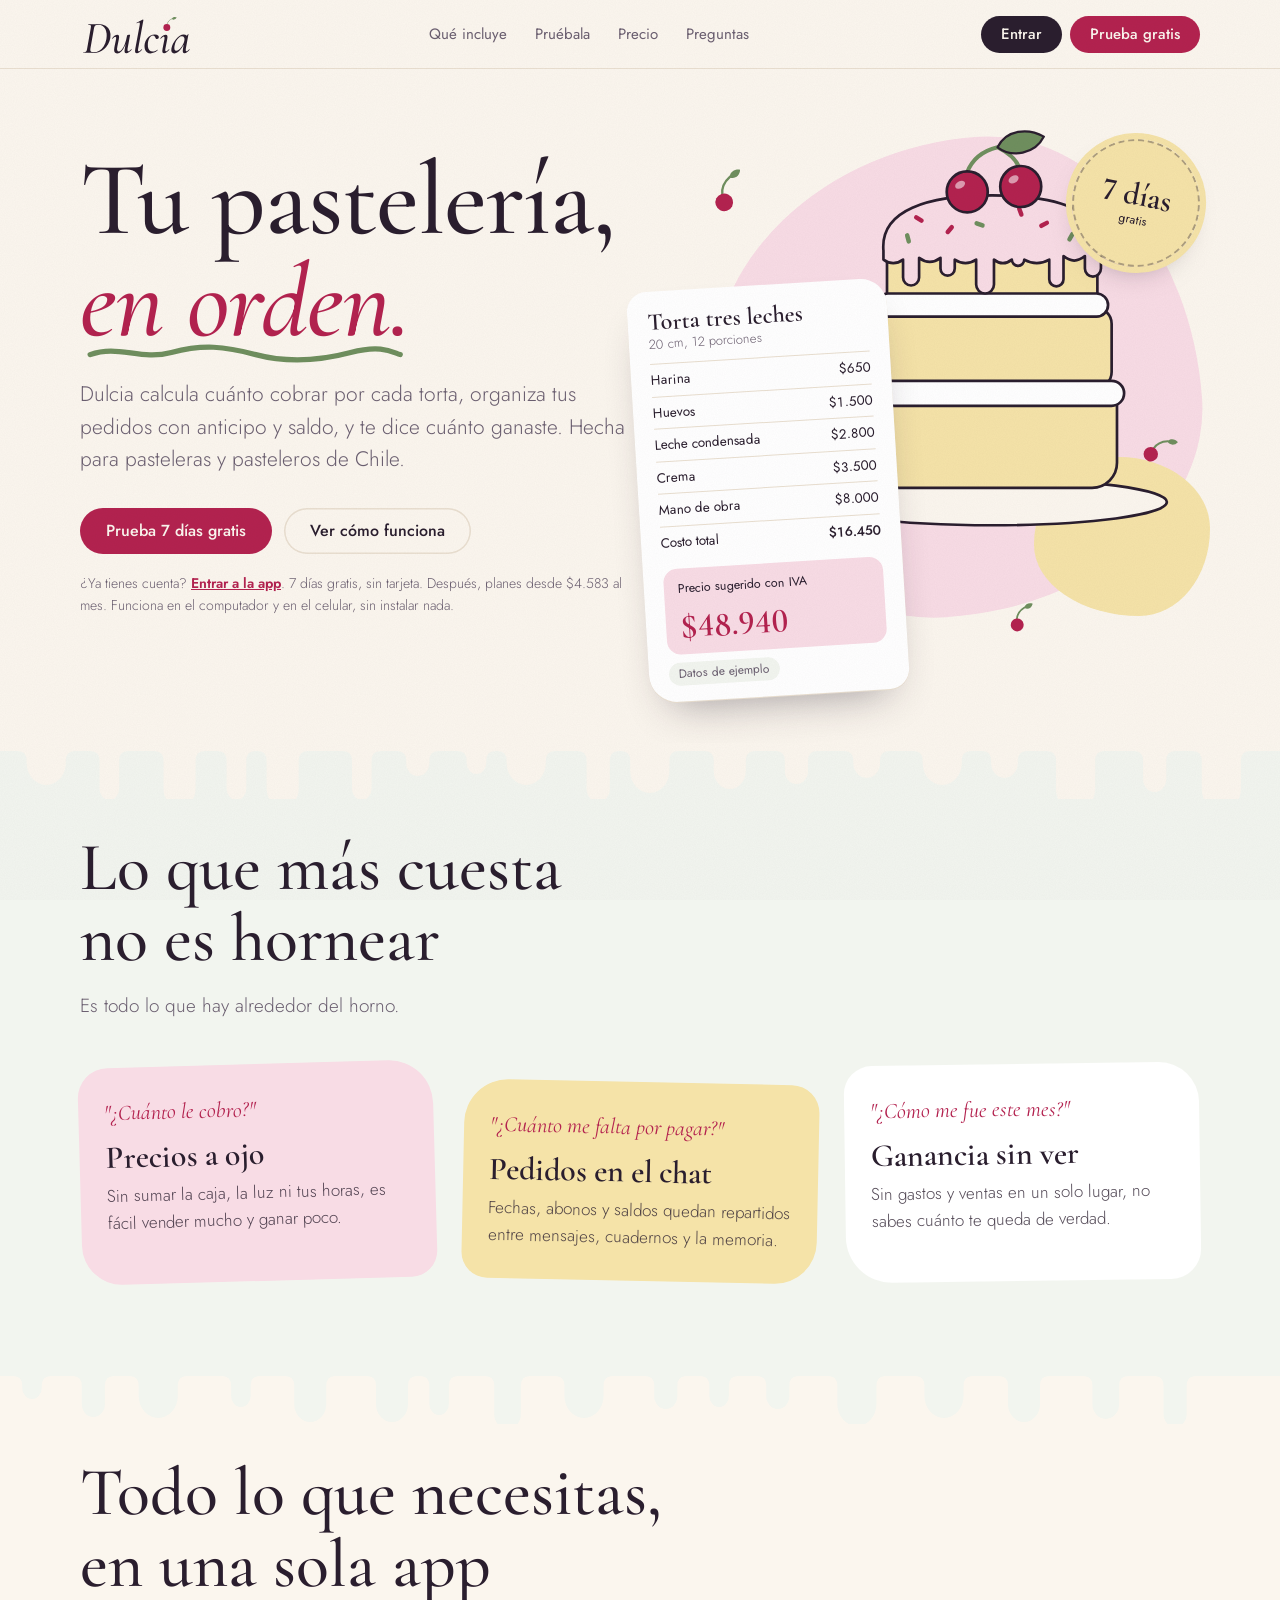
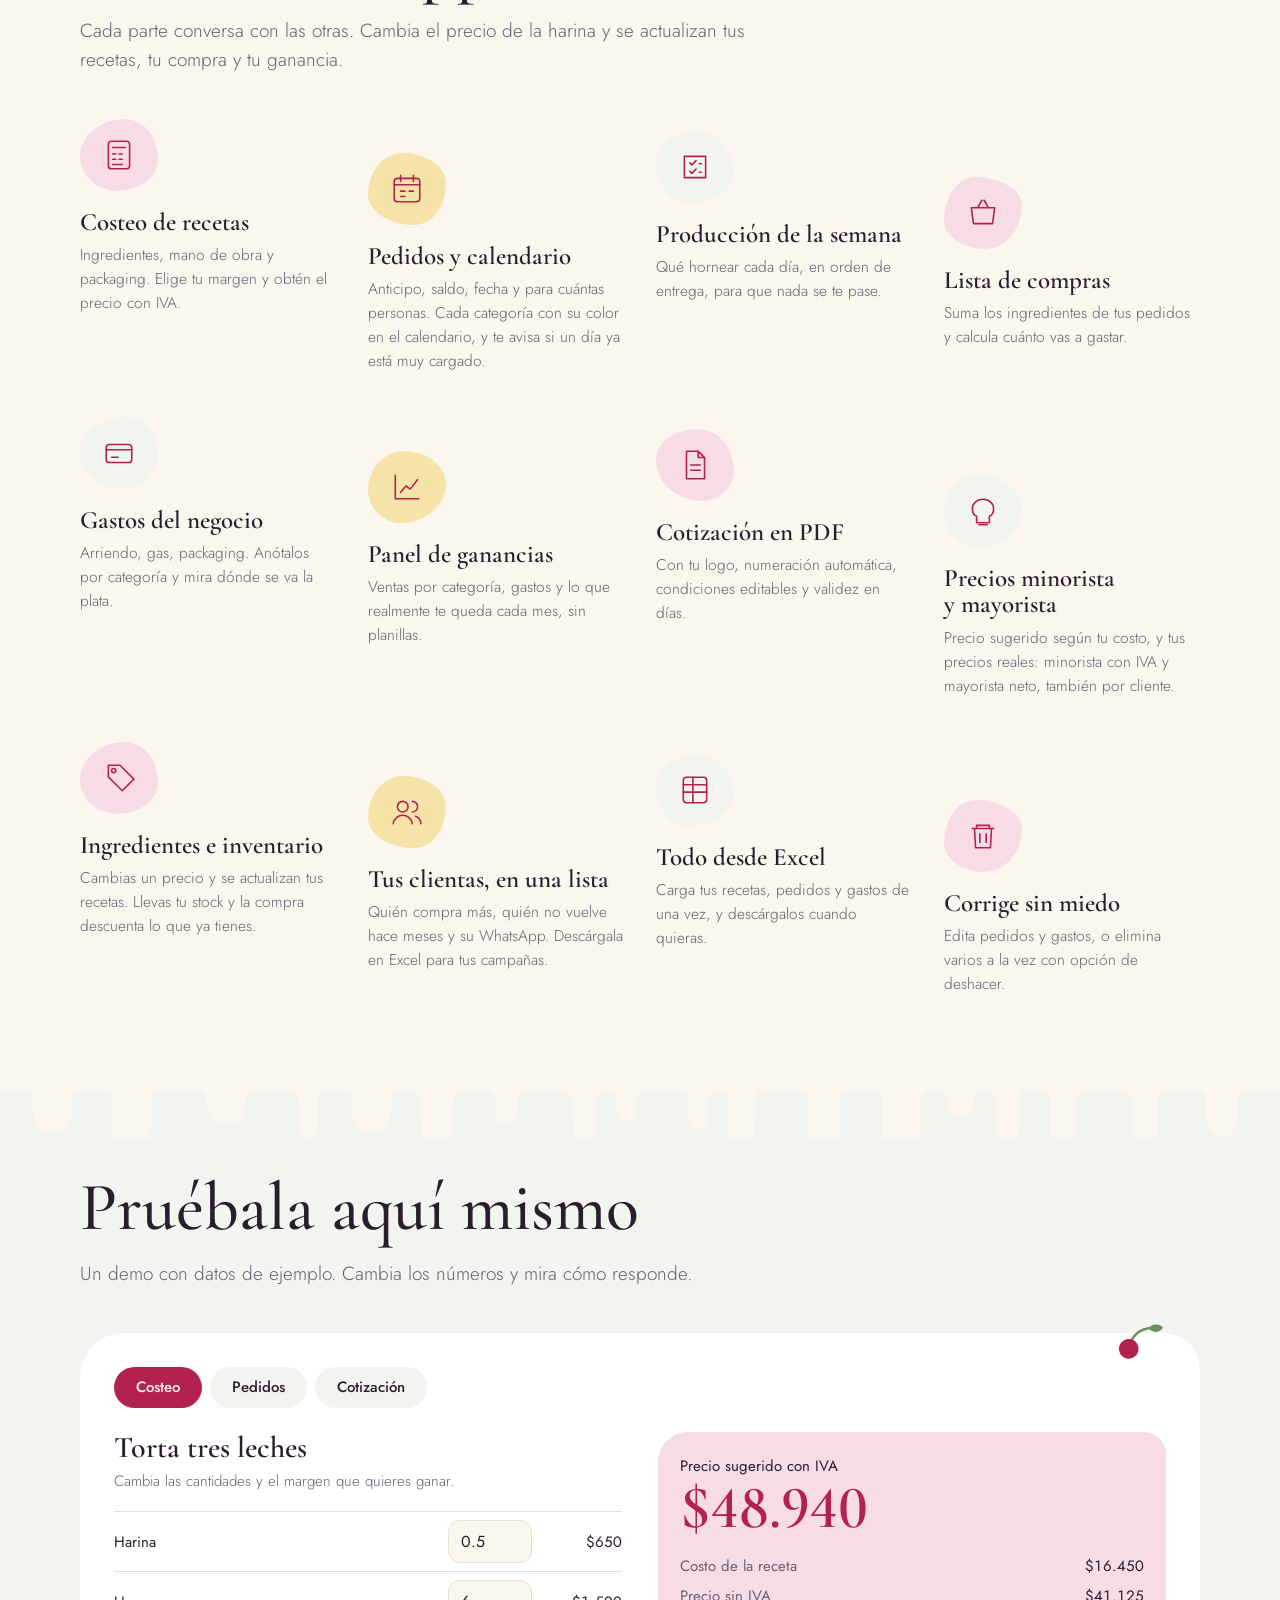
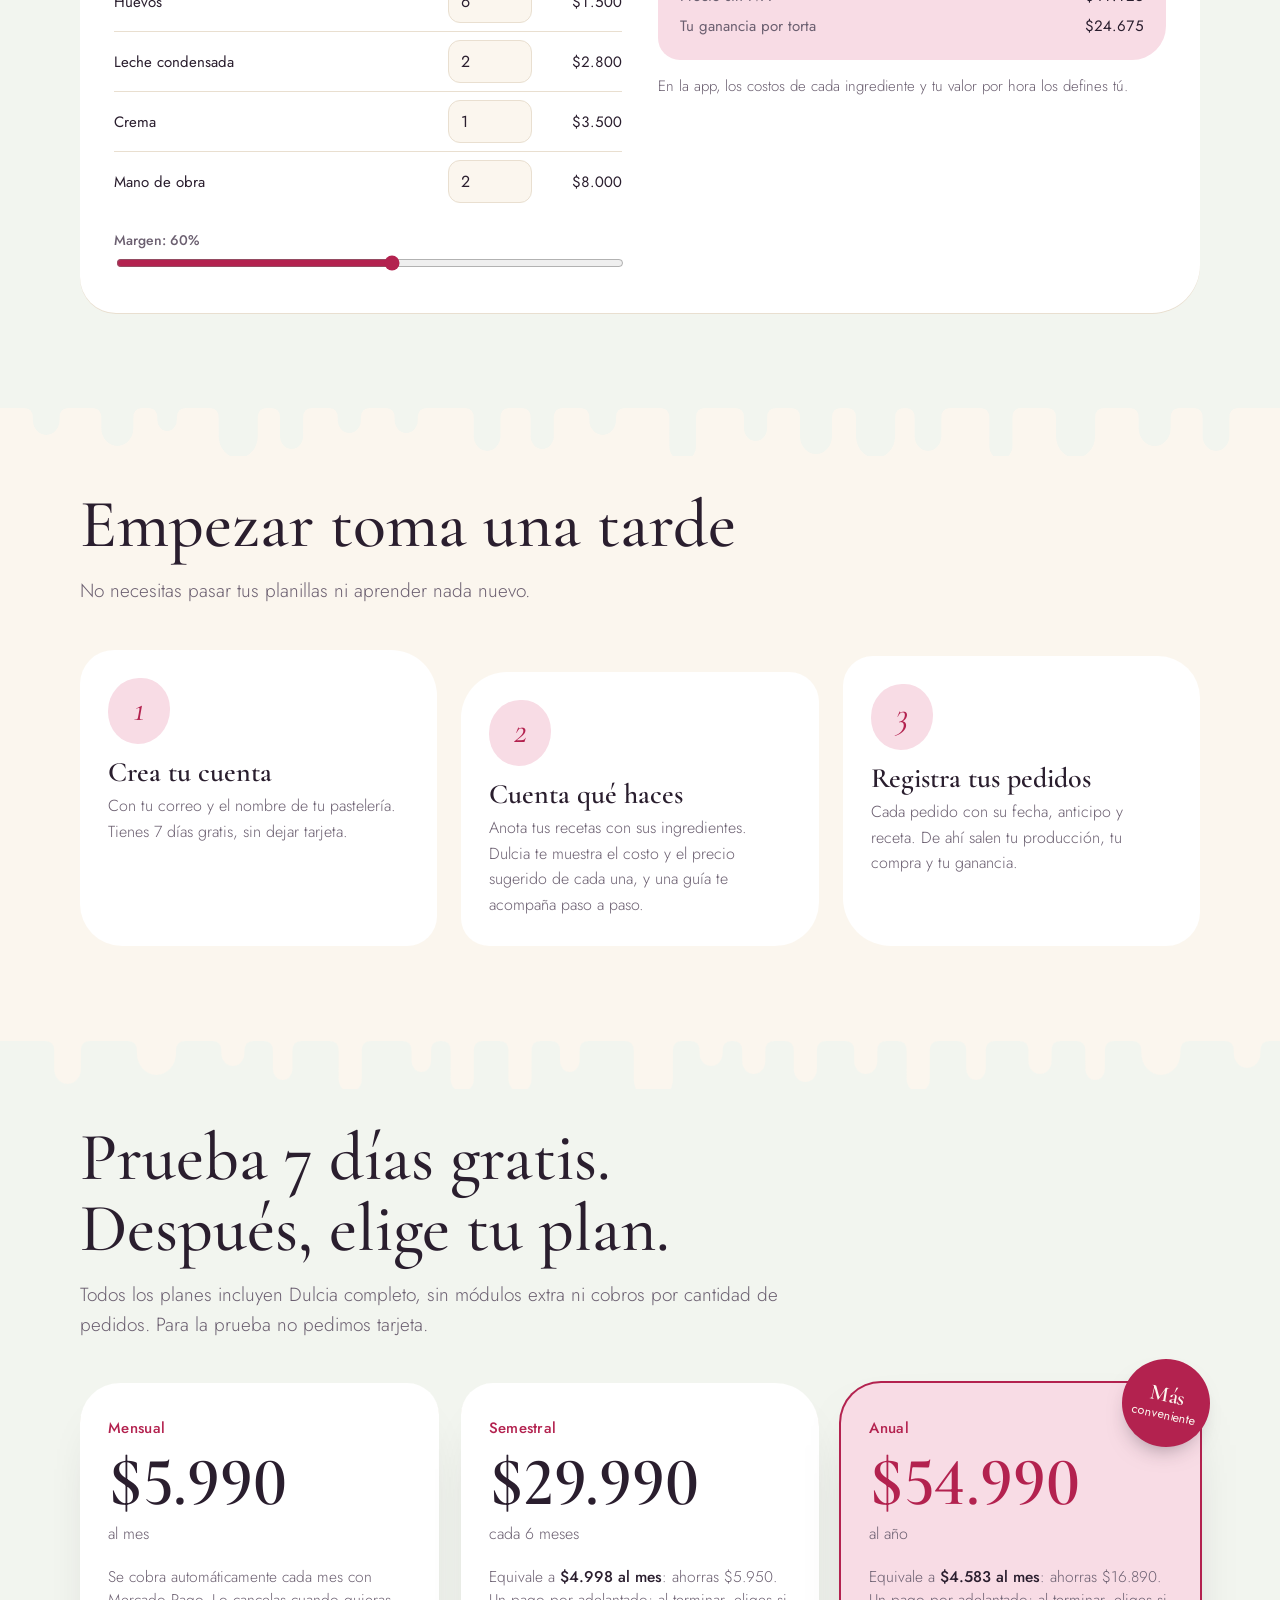
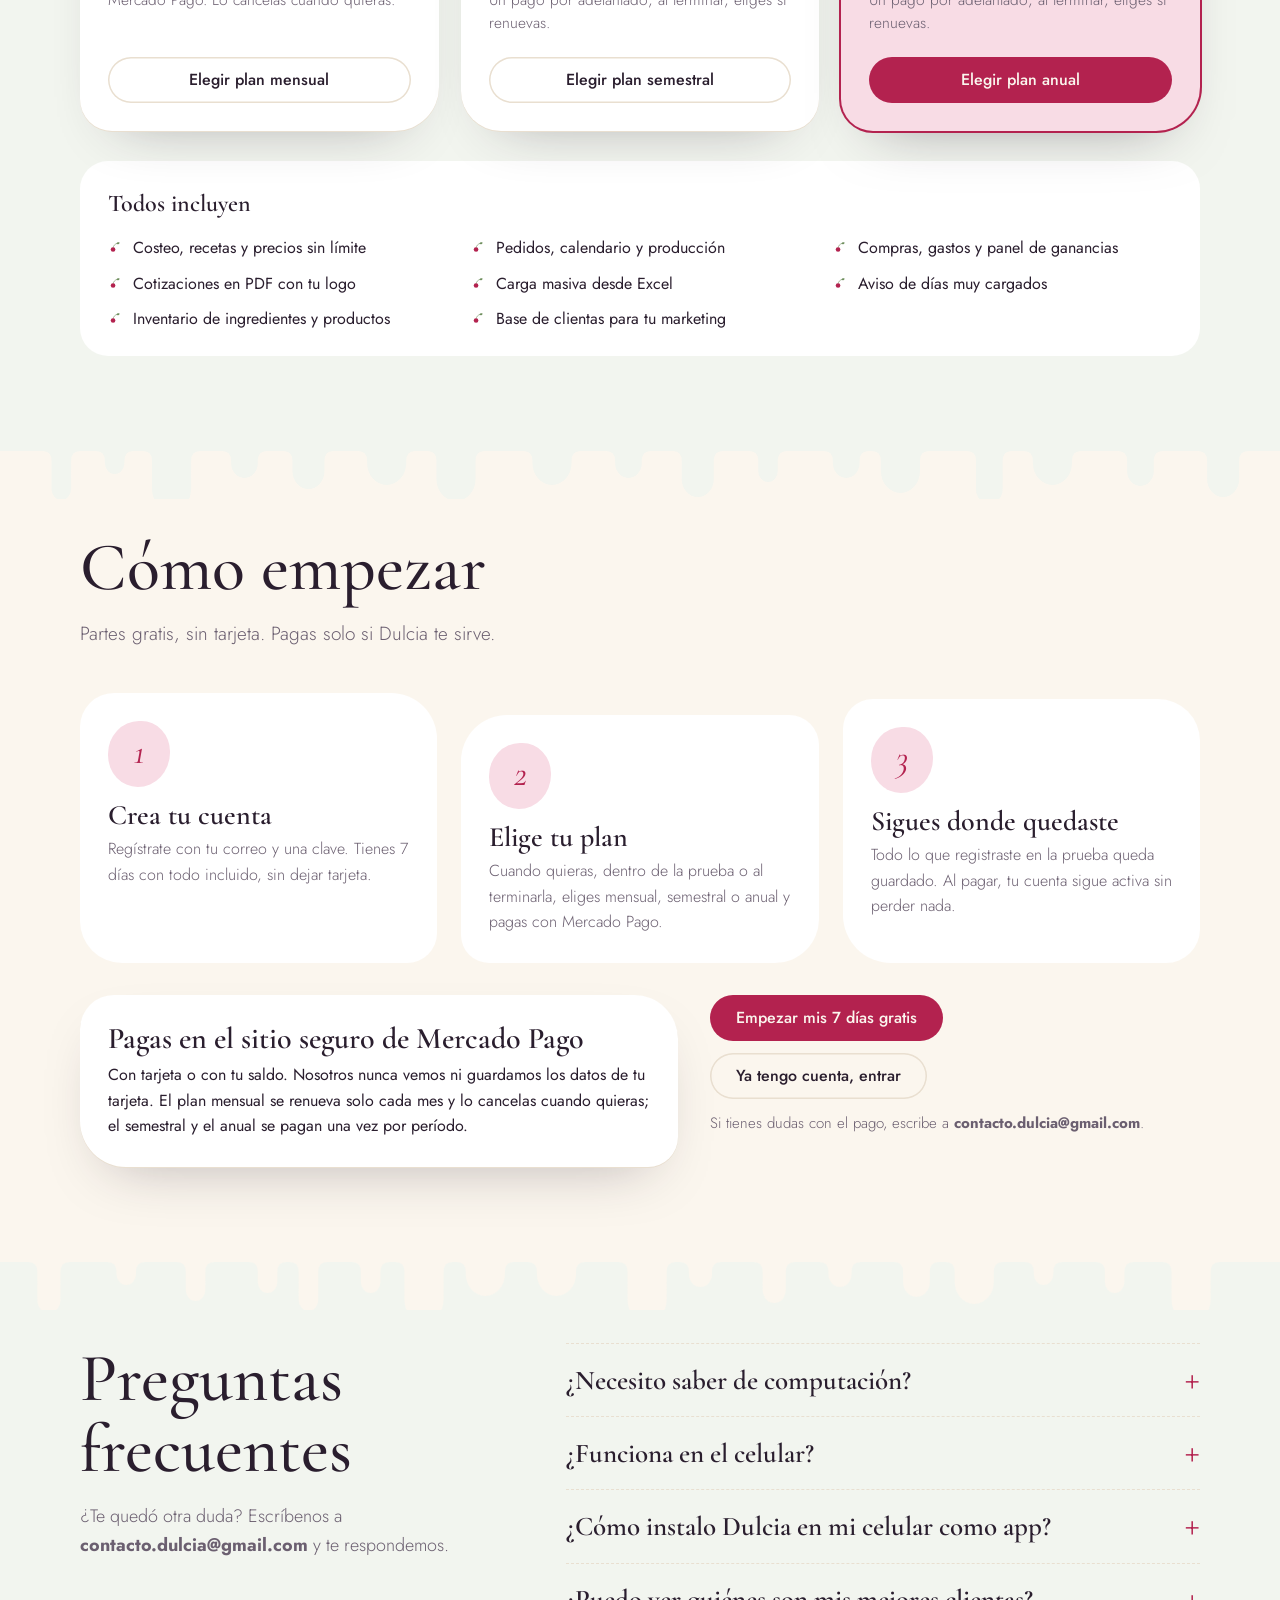
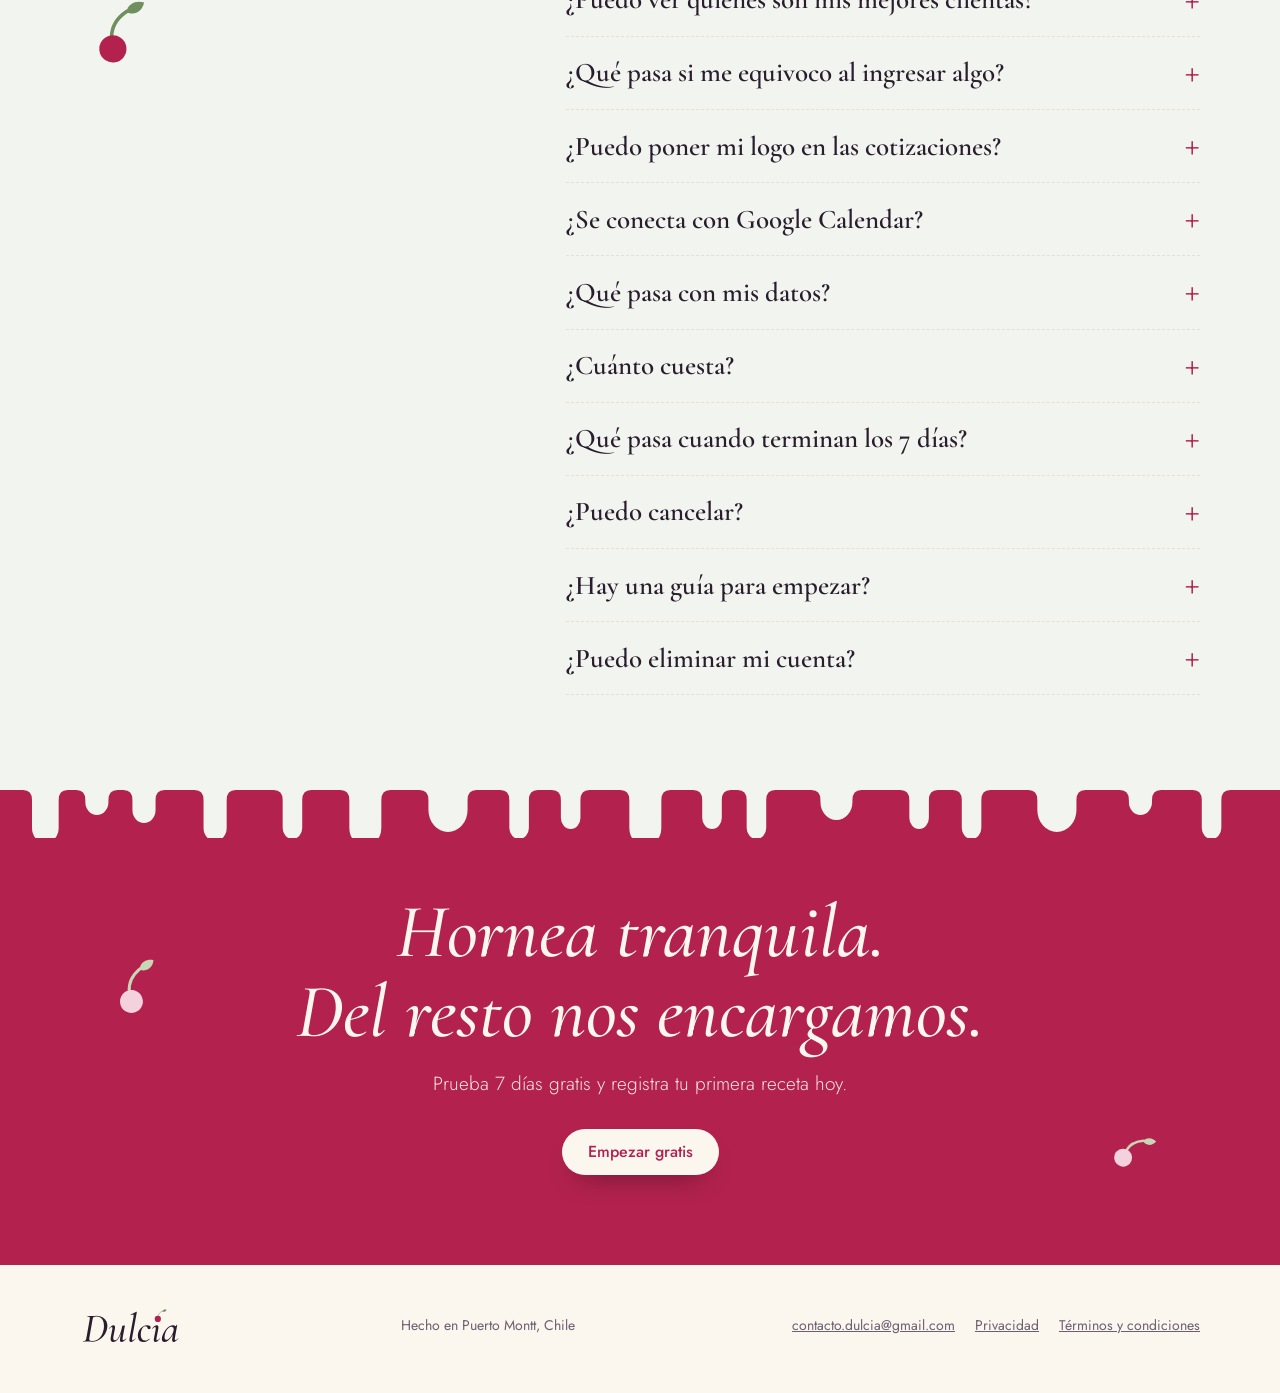
==== commit fa302f2a: "Add files via upload" ====
--- a/index.html
+++ b/index.html
@@ -328,7 +328,7 @@
 <header class="top"><div class="wrap">
   <a href="#inicio" aria-label="Dulcia, inicio"><svg class="logo" role="img" aria-label="Dulcia" xmlns="http://www.w3.org/2000/svg" viewBox="-60 -890 2530 970"><g style="fill:var(--ink)"><path d="M241 4Q217 4 181.5 1.0Q146 -2 116 -2Q85 -2 59.0 -1.0Q33 0 12 0Q9 0 9.0 -6.0Q9 -12 12 -12Q42 -12 57.5 -17.0Q73 -22 81.0 -37.0Q89 -52 94 -81L176 -544Q184 -587 173.0 -600.0Q162 -613 119 -613Q117 -613 117.0 -619.0Q117 -625 119 -625Q140 -625 167.5 -623.5Q195 -622 225 -622Q253 -622 283.5 -624.5Q314 -627 339 -627Q433 -627 497.0 -587.5Q561 -548 588.5 -479.5Q616 -411 601 -323Q588 -248 552.5 -187.5Q517 -127 467.0 -84.5Q417 -42 358.5 -19.0Q300 4 241 4ZM235 -12Q303 -12 360.5 -45.5Q418 -79 458.5 -143.5Q499 -208 516 -301Q526 -361 521.0 -416.5Q516 -472 495.0 -516.0Q474 -560 435.0 -585.5Q396 -611 338 -611Q293 -611 273.5 -597.0Q254 -583 246 -542L167 -92Q159 -51 172.0 -31.5Q185 -12 235 -12Z"/><path d="M750 13Q708 13 692.0 -18.5Q676 -50 690 -119L726 -297Q731 -327 726.5 -339.5Q722 -352 710 -352Q700 -352 684.0 -340.0Q668 -328 649 -309Q645 -305 641.0 -309.0Q637 -313 641 -317Q674 -355 700.5 -375.0Q727 -395 754 -395Q780 -395 789.0 -373.0Q798 -351 787 -297L755 -138Q743 -83 752.5 -57.0Q762 -31 789 -31Q820 -31 853.5 -71.5Q887 -112 917.0 -189.0Q947 -266 967 -377L981 -376Q962 -259 926.5 -171.5Q891 -84 846.0 -35.5Q801 13 750 13ZM949 9Q922 9 914.5 -13.0Q907 -35 916 -84L967 -377Q970 -394 1007 -394Q1023 -394 1028.0 -392.0Q1033 -390 1033 -387Q1033 -384 1028.0 -361.0Q1023 -338 1018 -312L977 -89Q968 -33 993 -33Q1004 -33 1021.0 -44.5Q1038 -56 1059 -77Q1062 -81 1066.0 -76.5Q1070 -72 1067 -69Q1032 -29 1004.0 -10.0Q976 9 949 9Z"/><path d="M1180 9Q1151 9 1144.0 -14.0Q1137 -37 1146 -89L1243 -610Q1250 -649 1236.5 -658.5Q1223 -668 1179 -646Q1175 -645 1172.5 -651.0Q1170 -657 1174 -658L1311 -725Q1316 -727 1320.0 -723.0Q1324 -719 1323 -717L1208 -89Q1202 -59 1207.0 -46.5Q1212 -34 1223 -34Q1234 -34 1249.5 -46.0Q1265 -58 1285 -77Q1289 -81 1293.0 -77.0Q1297 -73 1293 -69Q1261 -32 1234.0 -11.5Q1207 9 1180 9Z"/><path d="M1478 13Q1434 13 1406.5 -6.5Q1379 -26 1364.5 -57.5Q1350 -89 1347.5 -127.0Q1345 -165 1353 -202Q1365 -264 1400.0 -308.0Q1435 -352 1480.5 -375.5Q1526 -399 1570 -399Q1594 -399 1615.0 -392.0Q1636 -385 1648.5 -371.0Q1661 -357 1659 -337Q1658 -322 1648.0 -311.5Q1638 -301 1620 -301Q1602 -301 1593.0 -312.0Q1584 -323 1580 -337Q1576 -350 1566.0 -362.5Q1556 -375 1532 -375Q1504 -375 1482.0 -356.5Q1460 -338 1446.0 -306.0Q1432 -274 1424 -234Q1415 -179 1421.5 -131.5Q1428 -84 1453.5 -55.0Q1479 -26 1526 -26Q1555 -26 1581.0 -39.0Q1607 -52 1626 -67Q1629 -69 1633.0 -65.0Q1637 -61 1634 -58Q1595 -21 1555.0 -4.0Q1515 13 1478 13Z"/><path d="M1774 9Q1747 9 1738.5 -13.5Q1730 -36 1741 -89L1782 -297Q1793 -353 1765 -353Q1754 -353 1737.0 -341.5Q1720 -330 1700 -309Q1697 -305 1692.5 -309.5Q1688 -314 1692 -317Q1727 -357 1755.0 -376.0Q1783 -395 1809 -395Q1837 -395 1845.0 -373.0Q1853 -351 1843 -302L1802 -89Q1796 -59 1801.0 -46.5Q1806 -34 1817 -34Q1828 -34 1844.5 -45.5Q1861 -57 1880 -76Q1884 -80 1888.0 -75.5Q1892 -71 1888 -68Q1856 -30 1828.5 -10.5Q1801 9 1774 9Z"/><path d="M1994 13Q1961 13 1943.5 -11.0Q1926 -35 1933 -91Q1941 -144 1968.0 -198.0Q1995 -252 2033.5 -298.0Q2072 -344 2116.0 -371.5Q2160 -399 2200 -399Q2219 -399 2238.0 -392.0Q2257 -385 2270.5 -369.5Q2284 -354 2286 -328L2238 -357Q2252 -359 2269.0 -373.5Q2286 -388 2294 -407Q2296 -410 2301.5 -408.5Q2307 -407 2306 -405L2248 -89Q2238 -34 2261 -34Q2272 -34 2288.5 -46.0Q2305 -58 2324 -77Q2327 -80 2331.0 -76.0Q2335 -72 2332 -69Q2300 -32 2273.0 -11.5Q2246 9 2220 9Q2193 9 2185.0 -13.5Q2177 -36 2186 -89L2210 -229L2228 -246Q2201 -168 2161.5 -109.5Q2122 -51 2078.5 -19.0Q2035 13 1994 13ZM2039 -44Q2066 -44 2094.0 -64.5Q2122 -85 2147.5 -119.0Q2173 -153 2191.5 -193.0Q2210 -233 2217 -269Q2225 -309 2210.5 -334.5Q2196 -360 2161 -359Q2128 -359 2095.0 -331.0Q2062 -303 2036.0 -255.5Q2010 -208 2001 -147Q1993 -93 2003.0 -68.5Q2013 -44 2039 -44Z"/></g><g transform="translate(1834.0 -551.0)"><path d="M3.8 -63.9 C15.0 -127.8 52.6 -165.4 112.8 -191.8" fill="none" stroke="#6F8F5E" stroke-width="12.0" stroke-linecap="round"/><path d="M109.0 -188.0 C127.8 -236.9 180.5 -240.6 214.3 -221.8 C195.5 -173.0 146.6 -157.9 109.0 -188.0Z" fill="#6F8F5E"/><circle r="75.2" fill="#B3224F"/></g></svg></a>
   <nav aria-label="Principal"><a href="#incluye">Qué incluye</a><a href="#demo">Pruébala</a><a href="#precio">Precio</a><a href="#preguntas">Preguntas</a></nav>
-  <div class="acts"><a class="btn sm dark" href="app/">Entrar</a><a class="btn sm" href="app/?crear=1">Prueba gratis</a></div>
+  <div class="acts"><a class="btn sm dark" href="app/">Entrar</a><a class="btn sm" href="empezar">Prueba gratis</a></div>
 </div></header>
 
 <main id="inicio">
@@ -336,7 +336,7 @@
   <div>
     <h1>Tu pastelería, <em>en orden.<svg viewBox="0 0 300 20" preserveAspectRatio="none" aria-hidden="true"><path d="M3 12C30 2 50 18 80 10S130 4 160 12s60 6 90-2 40 0 47 2"/></svg></em></h1>
     <p class="lead">Dulcia calcula cuánto cobrar por cada torta, organiza tus pedidos con anticipo y saldo, y te dice cuánto ganaste. Hecha para pasteleras y pasteleros de Chile.</p>
-    <div class="cta"><a class="btn" href="app/?crear=1">Prueba 7 días gratis</a><a class="btn ghost" href="#demo">Ver cómo funciona</a></div>
+    <div class="cta"><a class="btn" href="empezar">Prueba 7 días gratis</a><a class="btn ghost" href="#demo">Ver cómo funciona</a></div>
     <p class="fine">¿Ya tienes cuenta? <a href="app/" style="color:var(--accent);font-weight:600">Entrar a la app</a>. 7 días gratis, sin tarjeta. Después, planes desde $4.583 al mes. Funciona en el computador y en el celular, sin instalar nada.</p>
   </div>
   <div class="stage">
@@ -479,19 +479,19 @@
       <div class="pn">Mensual</div>
       <div class="amt">$5.990</div><div class="per">al mes</div>
       <p class="pd">Se cobra automáticamente cada mes con Mercado Pago. Lo cancelas cuando quieras.</p>
-      <a class="btn ghost" href="app/?crear=1">Probar 7 días gratis</a>
+      <a class="btn ghost" href="empezar?plan=mensual">Elegir plan mensual</a>
     </div>
     <div class="plan">
       <div class="pn">Semestral</div>
       <div class="amt">$29.990</div><div class="per">cada 6 meses</div>
       <p class="pd">Equivale a <b>$4.998 al mes</b>: ahorras $5.950. Un pago por adelantado; al terminar, eliges si renuevas.</p>
-      <a class="btn ghost" href="app/?crear=1">Probar 7 días gratis</a>
+      <a class="btn ghost" href="empezar?plan=semestral">Elegir plan semestral</a>
     </div>
     <div class="plan best"><div class="stamp"><div><b>Más</b>conveniente</div></div>
       <div class="pn">Anual</div>
       <div class="amt">$54.990</div><div class="per">al año</div>
       <p class="pd">Equivale a <b>$4.583 al mes</b>: ahorras $16.890. Un pago por adelantado; al terminar, eliges si renuevas.</p>
-      <a class="btn" href="app/?crear=1">Probar 7 días gratis</a>
+      <a class="btn" href="empezar?plan=anual">Elegir plan anual</a>
     </div>
   </div>
   <div class="incl"><b>Todos incluyen</b>
@@ -521,7 +521,7 @@
       <p style="margin:8px 0 0;font-size:16px">Con tarjeta o con tu saldo. Nosotros nunca vemos ni guardamos los datos de tu tarjeta. El plan mensual se renueva solo cada mes y lo cancelas cuando quieras; el semestral y el anual se pagan una vez por período.</p>
     </div>
     <div class="payact">
-      <a class="btn" href="app/?crear=1">Empezar mis 7 días gratis</a>
+      <a class="btn" href="empezar">Empezar mis 7 días gratis</a>
       <a class="btn ghost" href="app/">Ya tengo cuenta, entrar</a>
       <p>Si tienes dudas con el pago, escribe a <b id="payMail"></b>.</p>
     </div>
@@ -546,7 +546,7 @@
 <div class="band"><svg class="bc" style="left:8%;top:34%;transform:rotate(-16deg)" aria-hidden="true"><use href="#chc"/></svg><svg class="bc" style="right:9%;bottom:18%;width:58px;height:58px;transform:rotate(20deg)" aria-hidden="true"><use href="#chc"/></svg><div class="wrap">
   <h2>Hornea tranquila.<br>Del resto nos encargamos.</h2>
   <p>Prueba 7 días gratis y registra tu primera receta hoy.</p>
-  <a class="btn" href="app/?crear=1">Empezar gratis</a>
+  <a class="btn" href="empezar">Empezar gratis</a>
 </div></div>
 </main>
 
@@ -680,7 +680,7 @@
     el.innerHTML=(a.titulo?"<b>"+e(a.titulo)+":</b> ":"")+"<b>"+(+a.descuento)+"% de descuento</b>"+dur+" en el plan "+e(pl.join(", ").replace(/, ([^,]*)$/," y $1"))+
       " con el código <span class=\"pcode\">"+e(a.codigo)+"</span> · solo cuentas nuevas"+(h?" · hasta el "+(+h[2])+" de "+MES[+h[1]-1]:"")+
       (h?'<span class="pleft" id="pleft"></span>':"")+
-      '<a href="app/?crear=1&amp;ref='+encodeURIComponent(a.codigo)+'">Crear mi cuenta →</a>';
+      (/^(PRE)?BLACKDULCIA$/.test(a.codigo)?'<a href="black">Ver la oferta →</a>':'<a href="empezar?ref='+encodeURIComponent(a.codigo)+'">Crear mi cuenta →</a>');
     el.hidden=false;
     /* cuenta regresiva (hora de Chile): días, y el último día horas y minutos */
     if(h){
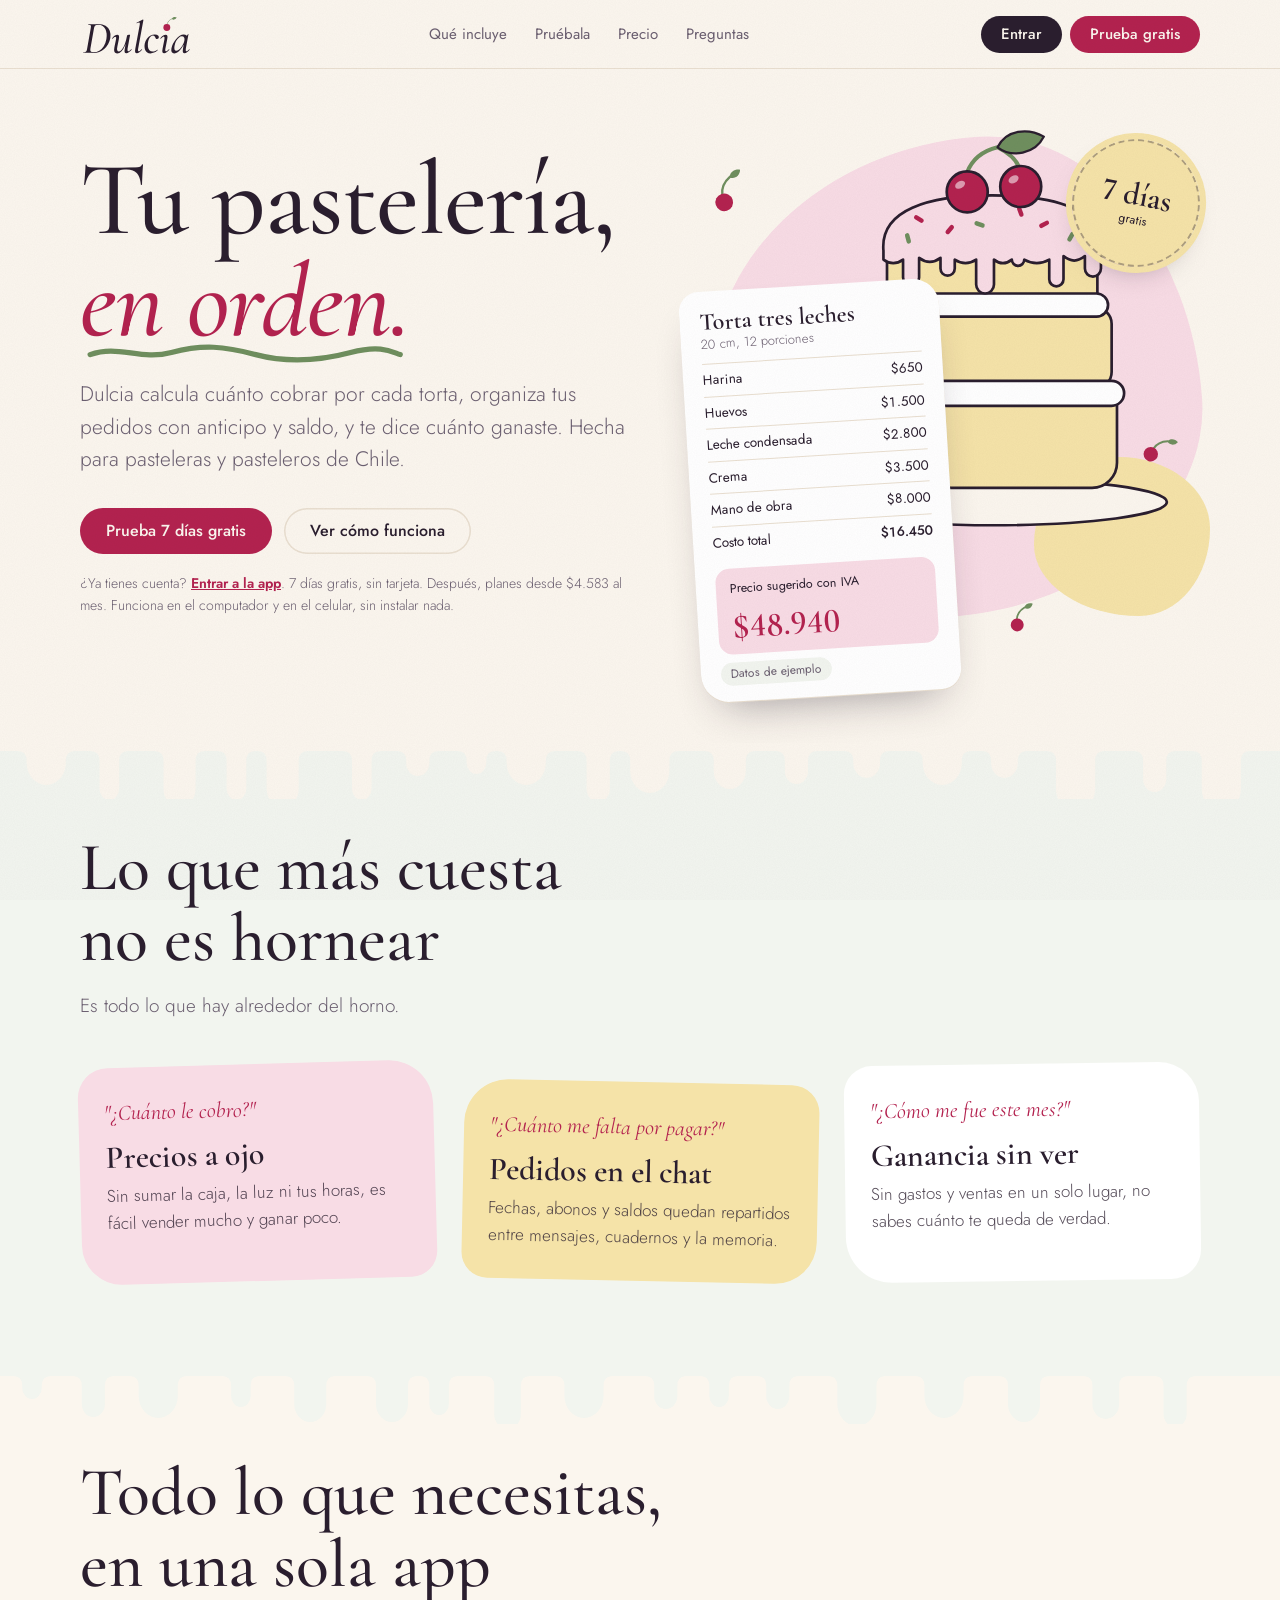
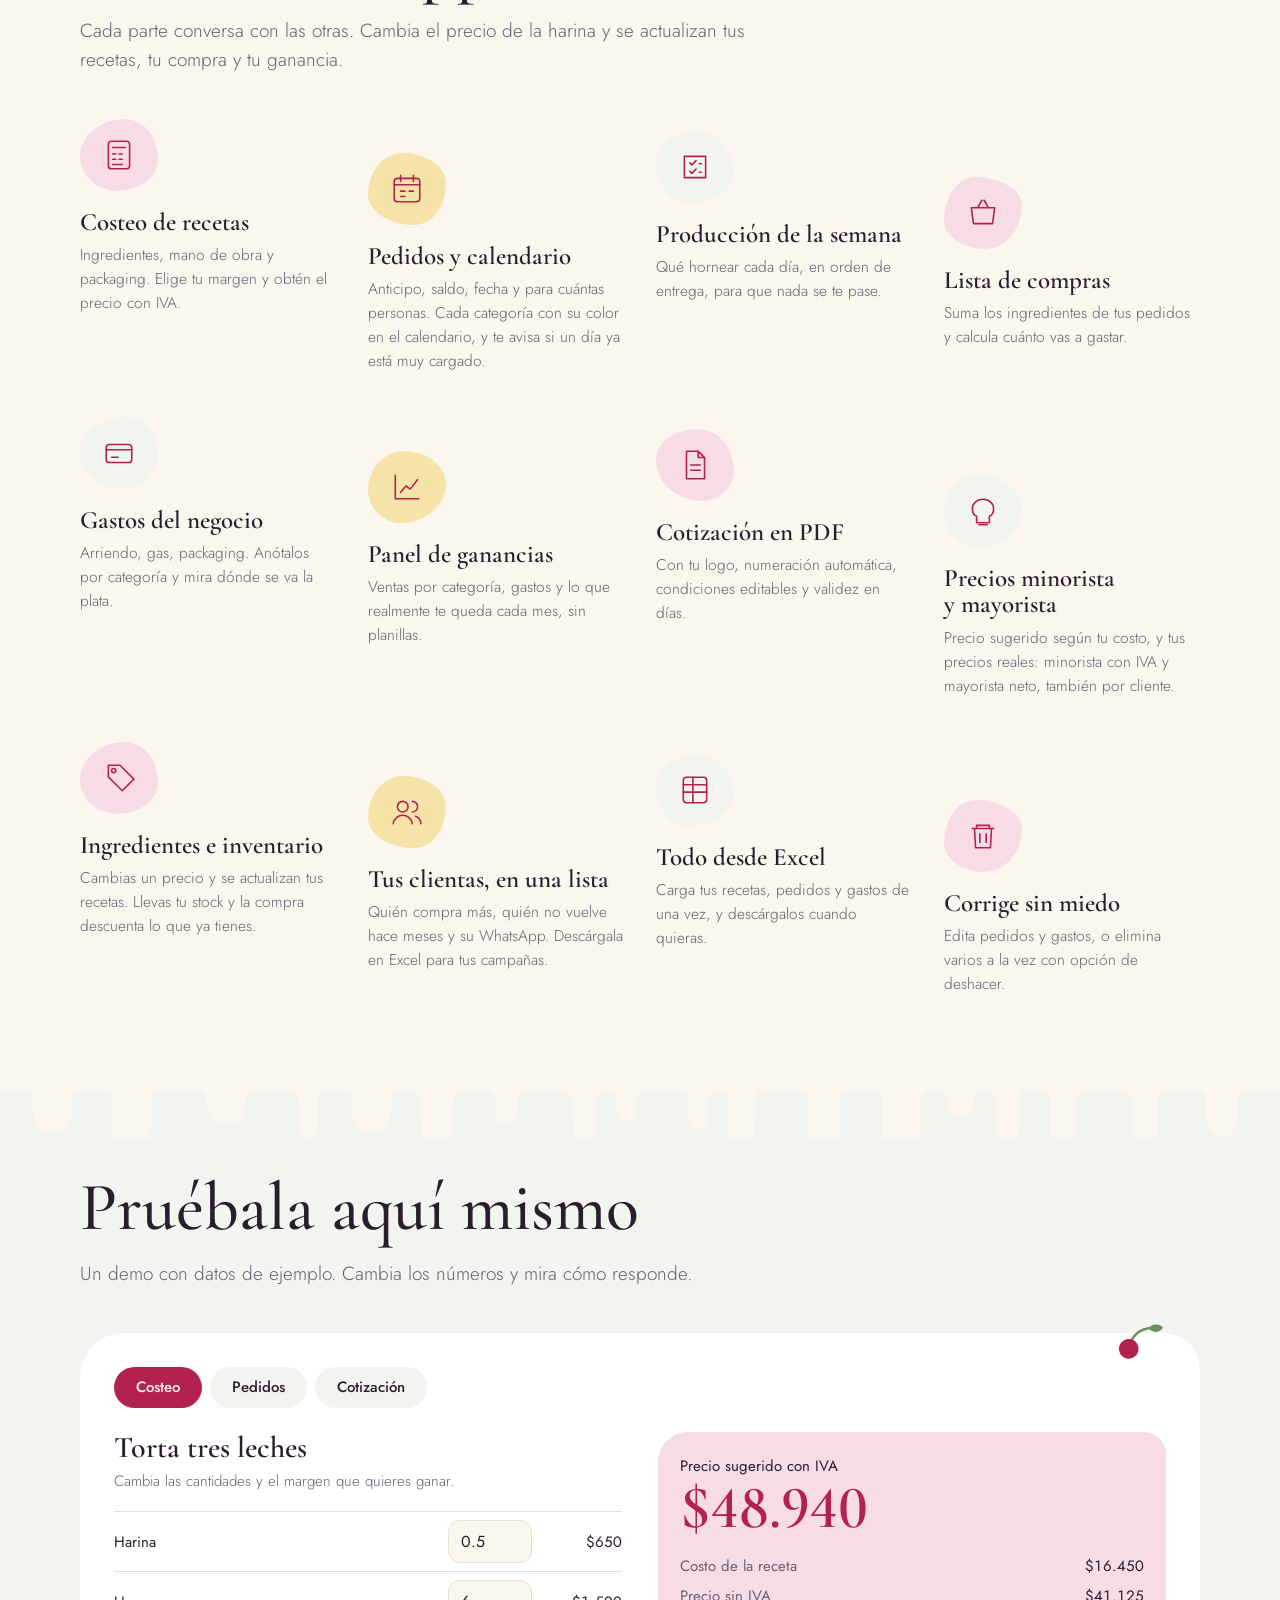
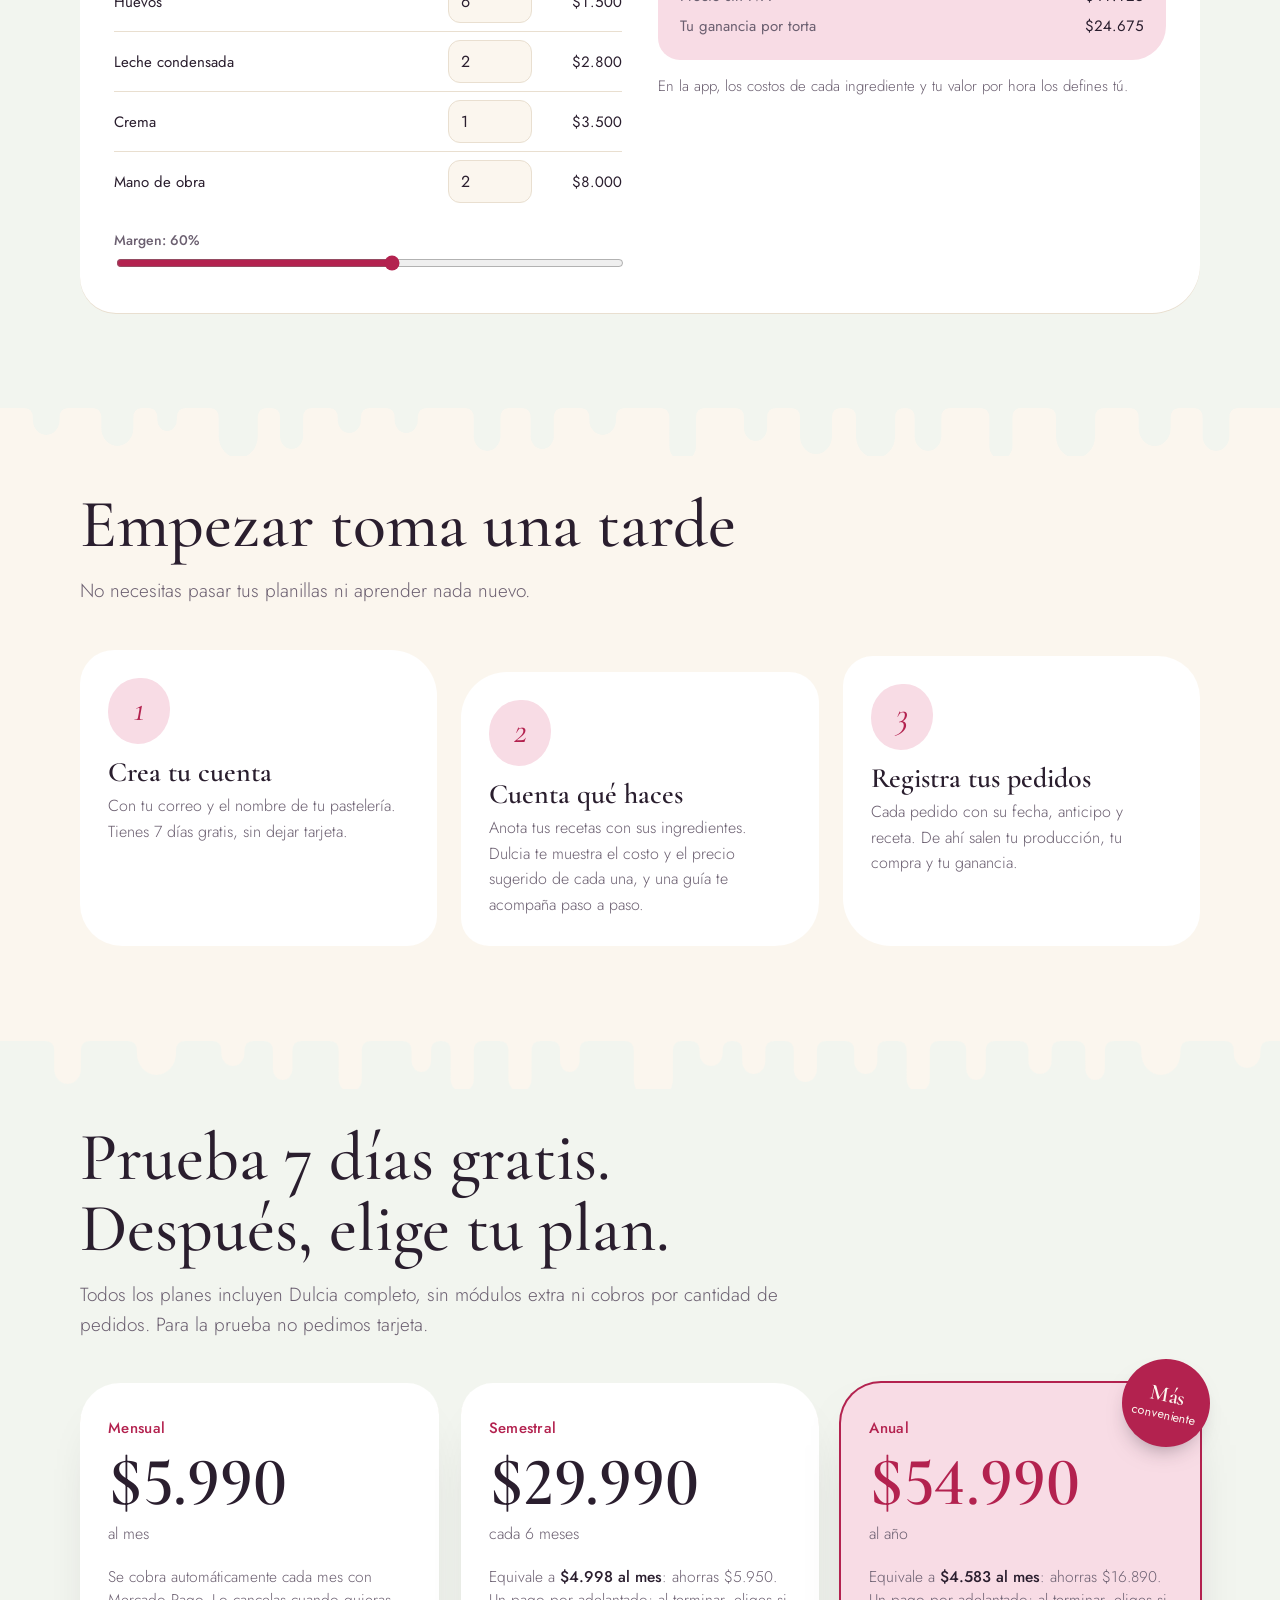
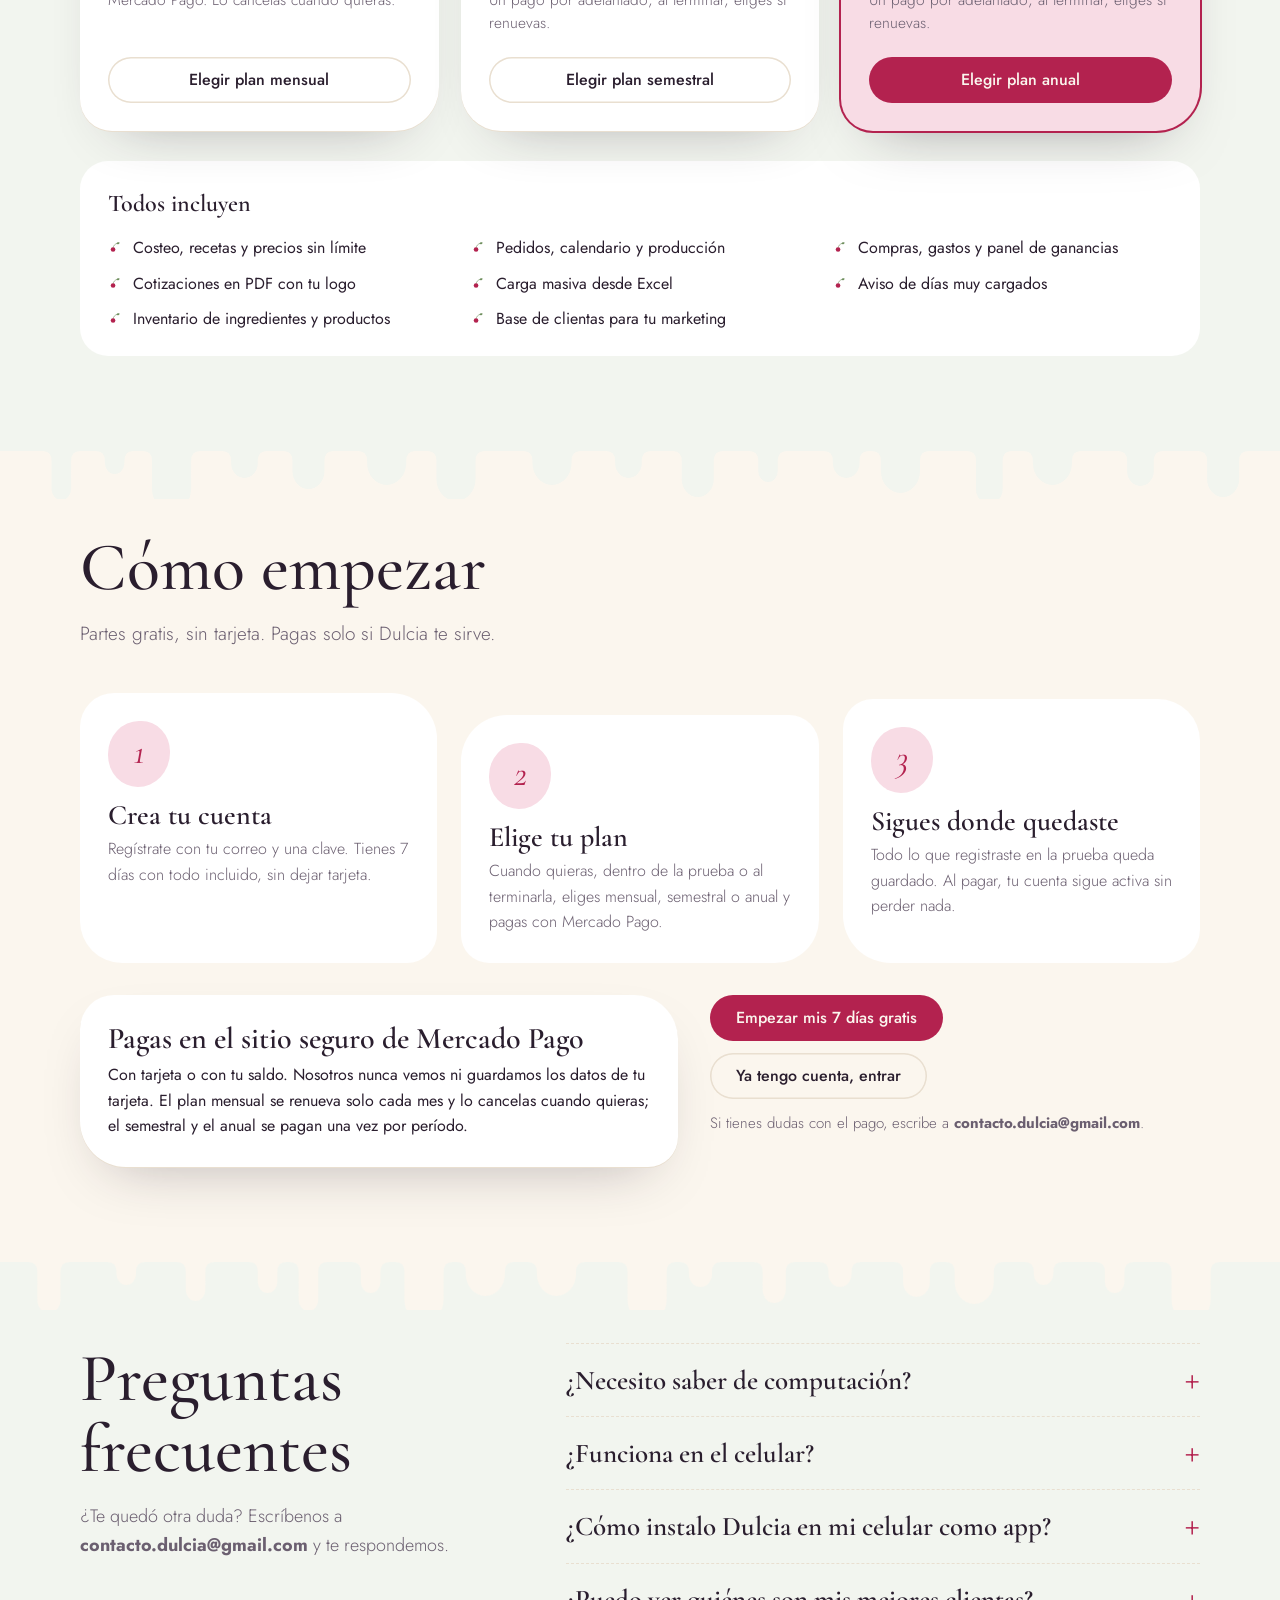
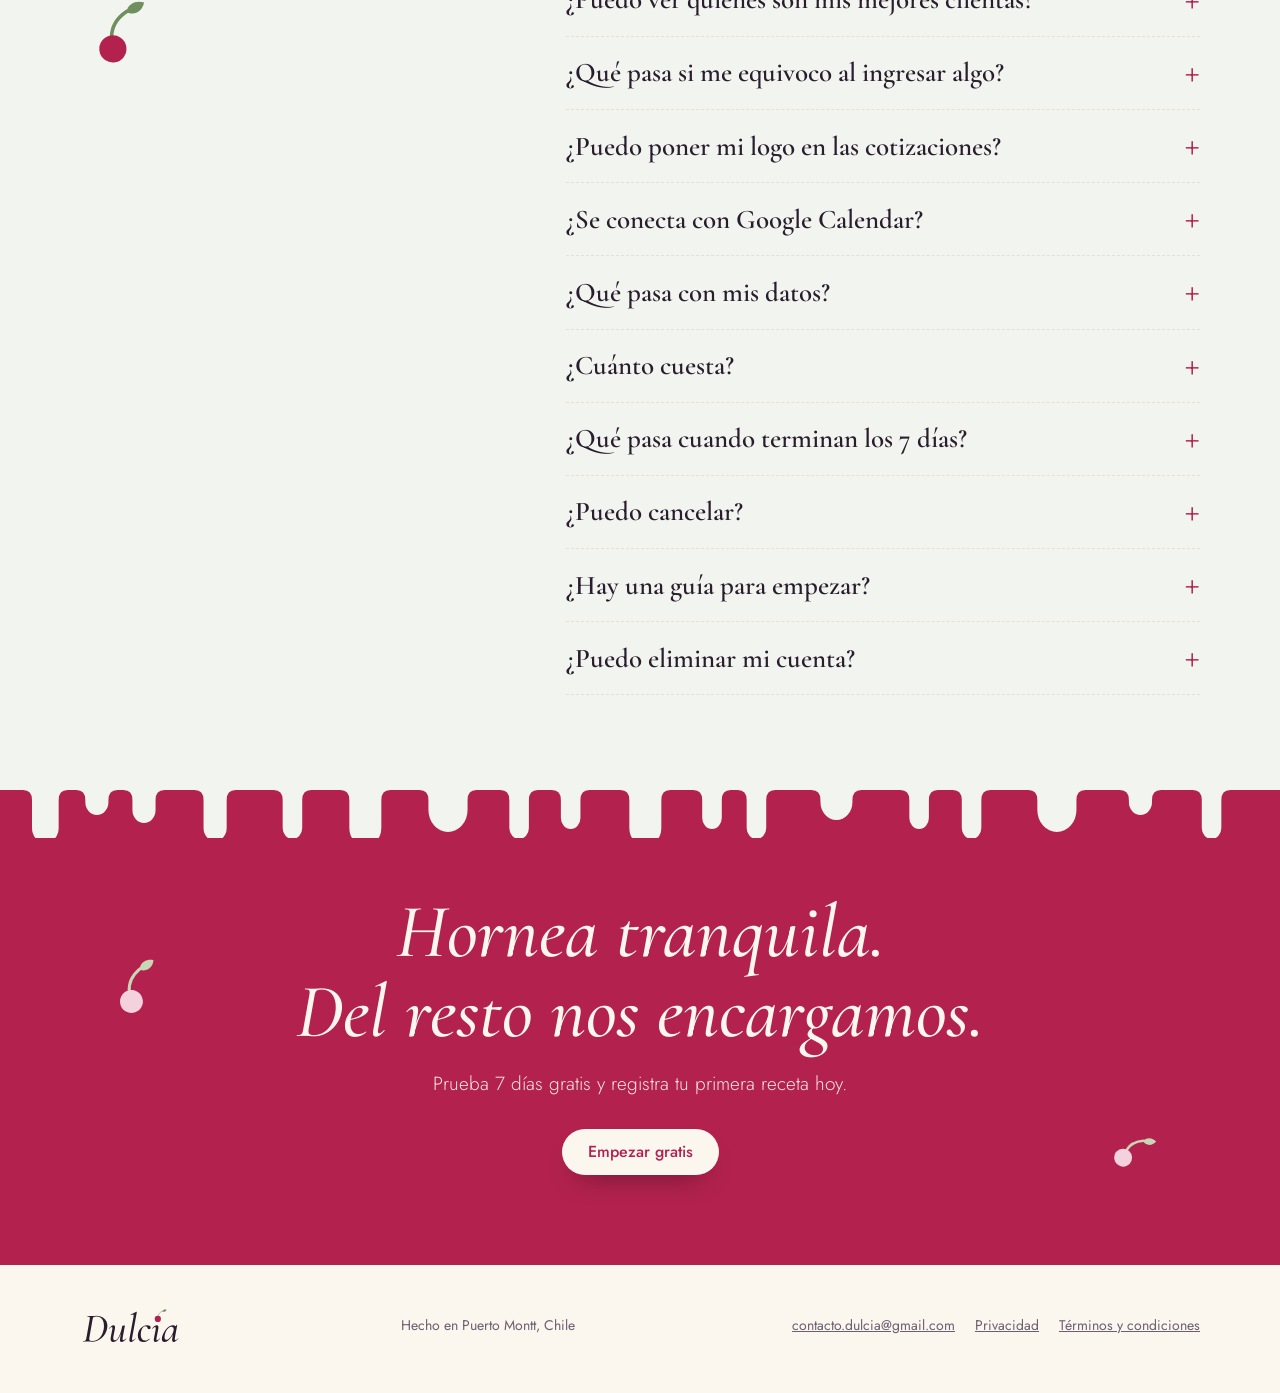
==== commit b7311f7e: "Add files via upload" ====
--- a/index.html
+++ b/index.html
@@ -233,6 +233,7 @@
 .badge b{font-family:var(--display);font-weight:600;font-size:clamp(22px,2.6vw,32px);line-height:1;font-variant-numeric:lining-nums}
 .badge small{font-size:12px;line-height:1.2;margin-top:2px}
 @media(max-width:900px){.hero .wrap{grid-template-columns:1fr;gap:40px}.hero{padding-block:40px 110px}.stage{margin:12px auto 0;max-width:440px}}
+@media(min-width:901px){.stage .paper{left:2%}.hero .wrap{gap:40px}}
 @media(max-width:480px){.stage .paper{left:-2%;width:64%;padding:12px 14px}.stage .paper h3{font-size:19px}.stage .paper .cost-rows .r{font-size:12px;padding:3px 0}.stage .paper .price-box b{font-size:26px}.stage .paper .tag{display:none}}
 
 /* problema: etiquetas */
@@ -308,6 +309,7 @@
 .plan.best .amt{color:var(--accent)}
 .plan .stamp{position:absolute;right:-10px;top:-24px;background:var(--accent);color:#FBF6EE;border-radius:50%;width:88px;height:88px;display:grid;place-content:center;text-align:center;font-size:12.5px;line-height:1.15;transform:rotate(12deg);box-shadow:0 12px 24px -14px rgba(42,30,46,.6)}
 .plan .stamp b{font-family:var(--display);font-size:22px;font-weight:600;display:block}
+@media(max-width:1100px){.plan .stamp{right:2px}}
 .incl{margin-top:30px;background:var(--card);border-radius:28px;padding:24px 28px}
 .incl b{font-family:var(--display);font-size:24px;font-weight:600}
 .incl ul{list-style:none;margin:12px 0 0;padding:0;display:grid;grid-template-columns:repeat(3,minmax(0,1fr));gap:10px 24px}
@@ -680,7 +682,7 @@
     el.innerHTML=(a.titulo?"<b>"+e(a.titulo)+":</b> ":"")+"<b>"+(+a.descuento)+"% de descuento</b>"+dur+" en el plan "+e(pl.join(", ").replace(/, ([^,]*)$/," y $1"))+
       " con el código <span class=\"pcode\">"+e(a.codigo)+"</span> · solo cuentas nuevas"+(h?" · hasta el "+(+h[2])+" de "+MES[+h[1]-1]:"")+
       (h?'<span class="pleft" id="pleft"></span>':"")+
-      (/^(PRE)?BLACKDULCIA$/.test(a.codigo)?'<a href="black">Ver la oferta →</a>':'<a href="empezar?ref='+encodeURIComponent(a.codigo)+'">Crear mi cuenta →</a>');
+      (/^(PRE)?BLACKDULCIA$/.test(a.codigo)?'<a href="black">Ver la oferta →</a>':'<a href="empezar">Crear mi cuenta →</a>');
     el.hidden=false;
     /* cuenta regresiva (hora de Chile): días, y el último día horas y minutos */
     if(h){
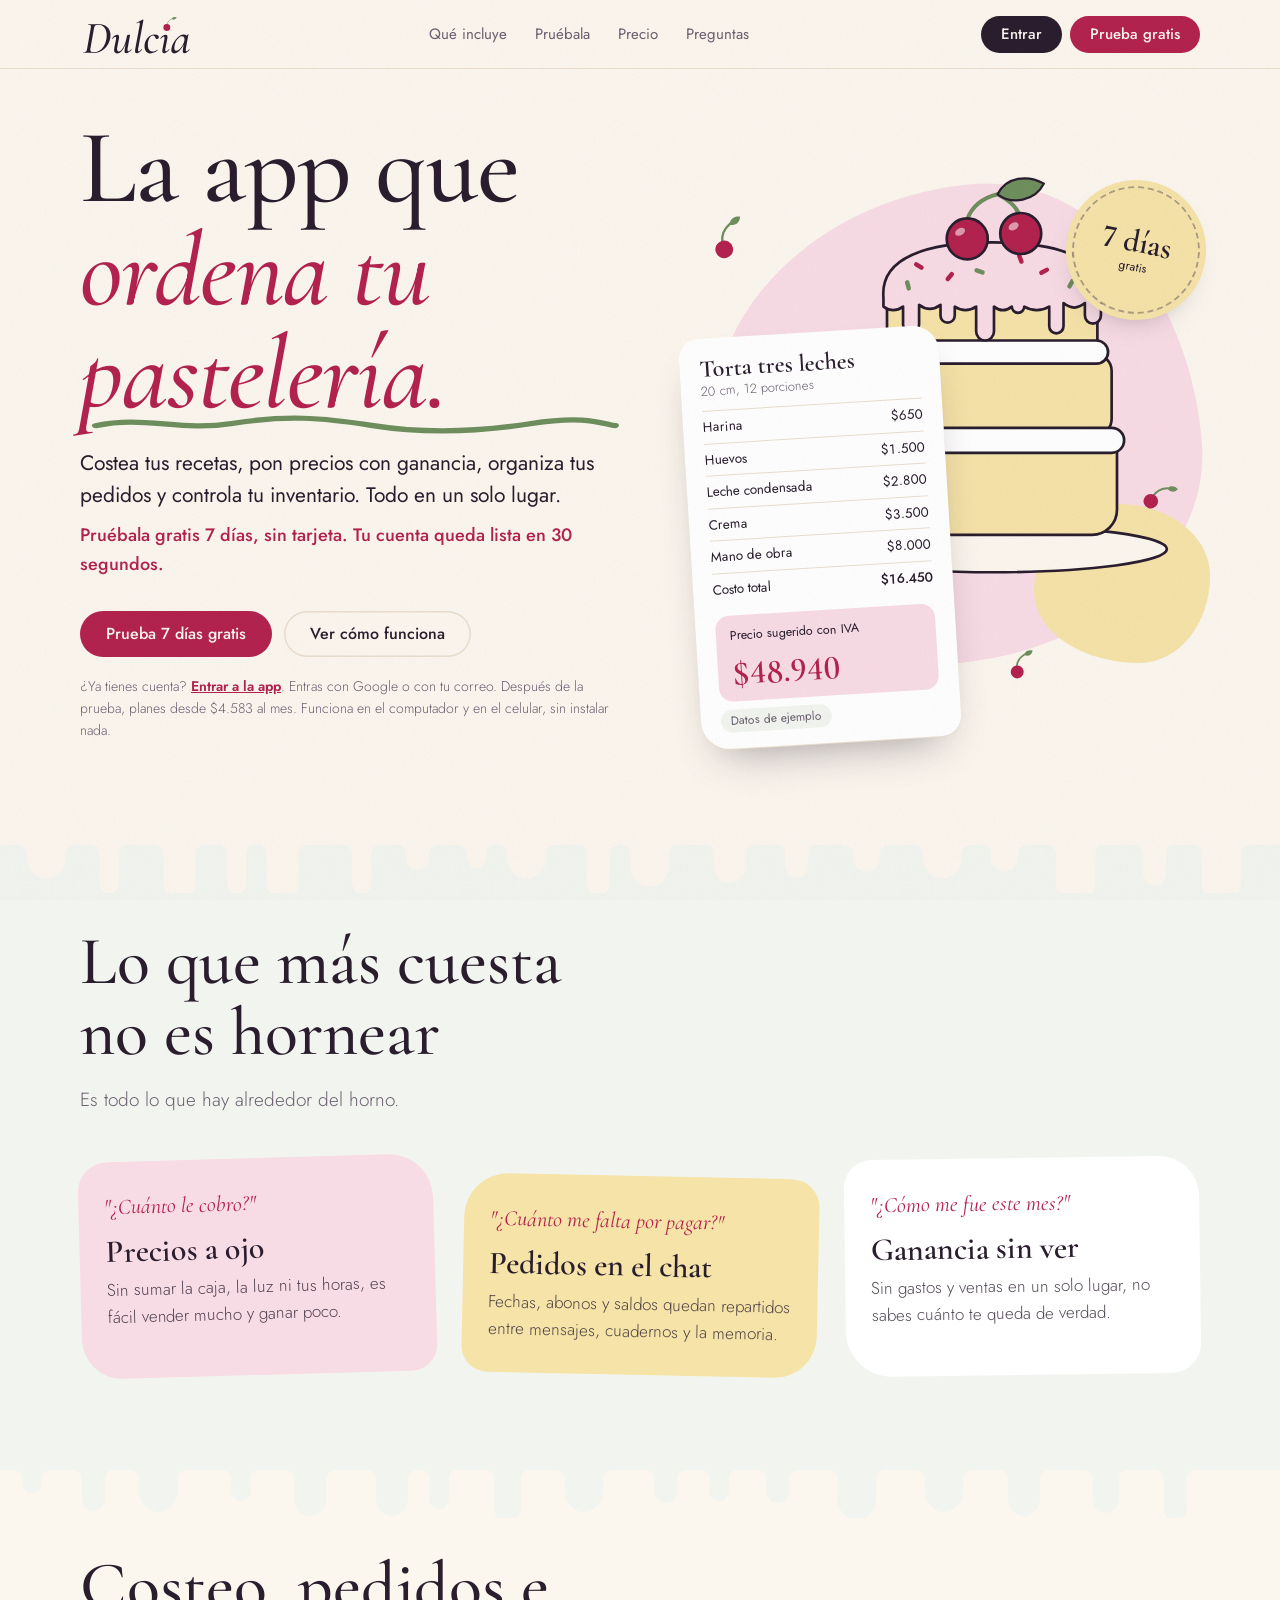
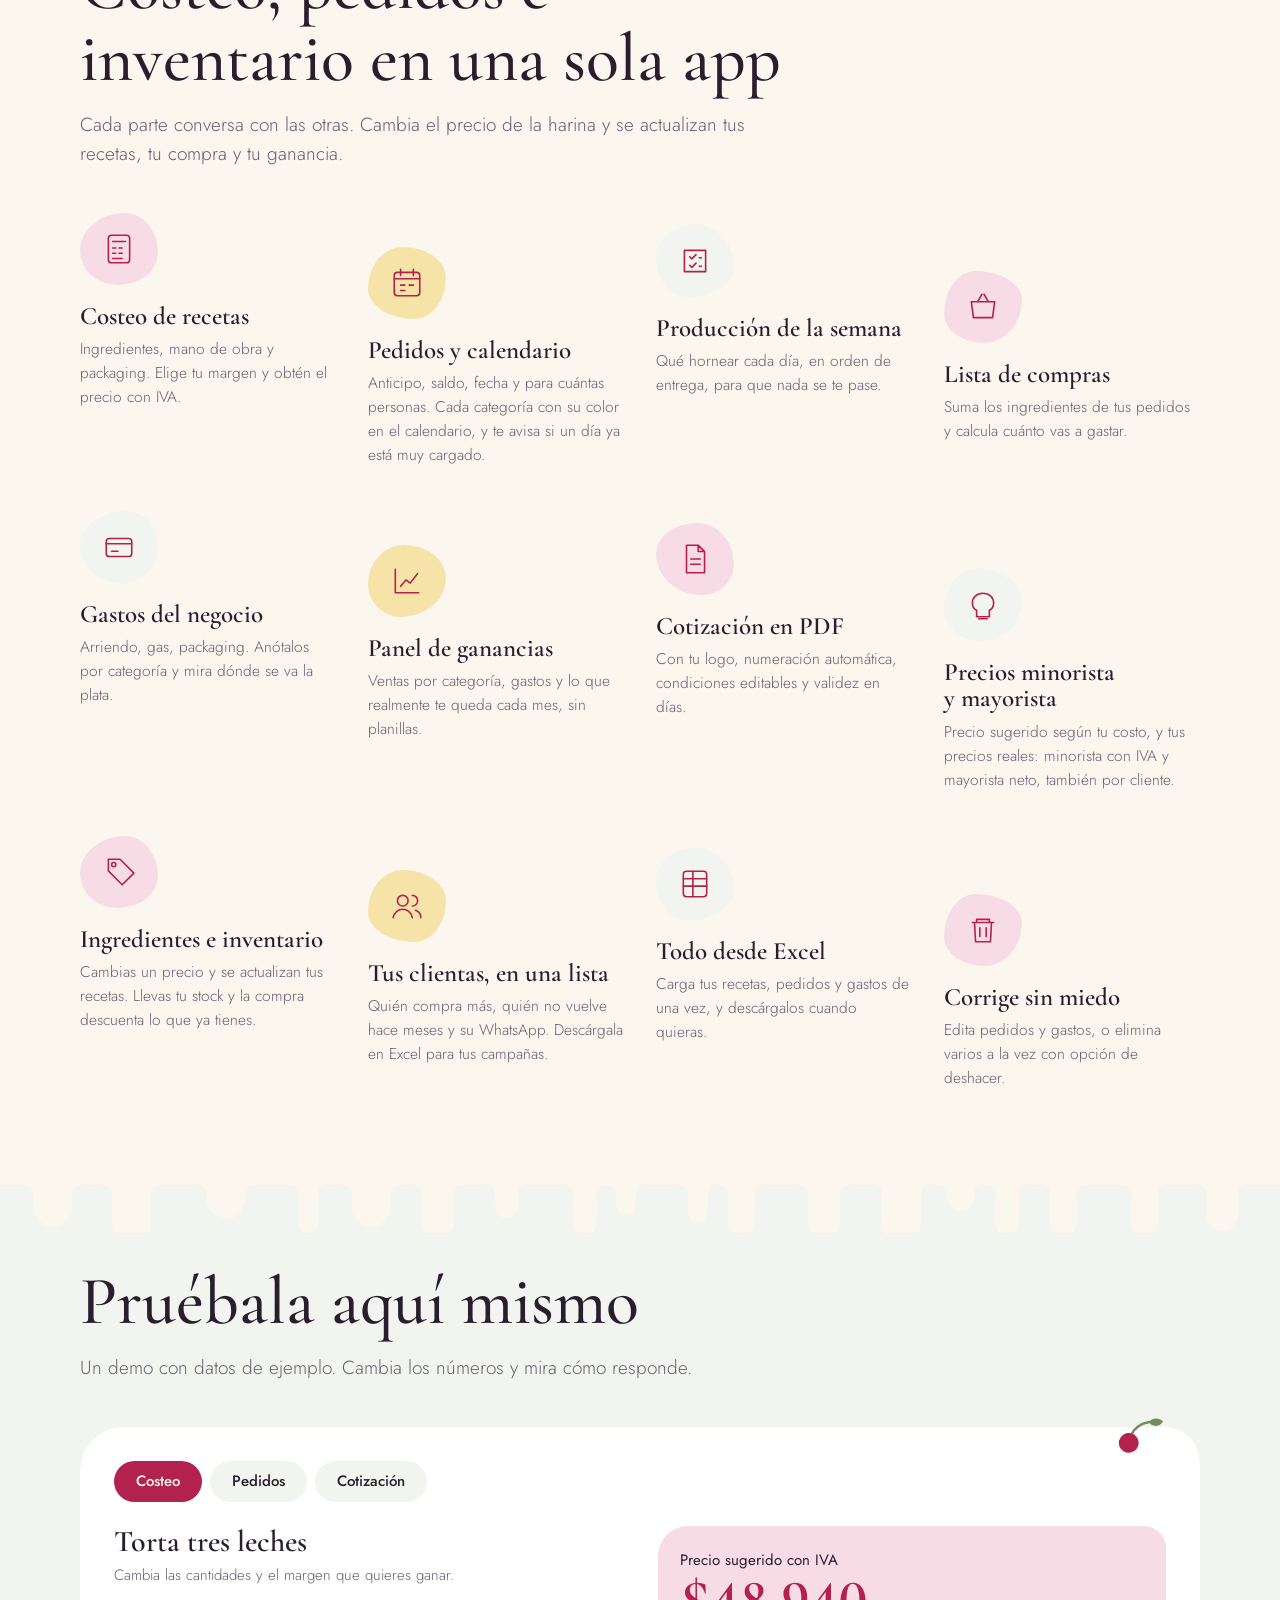
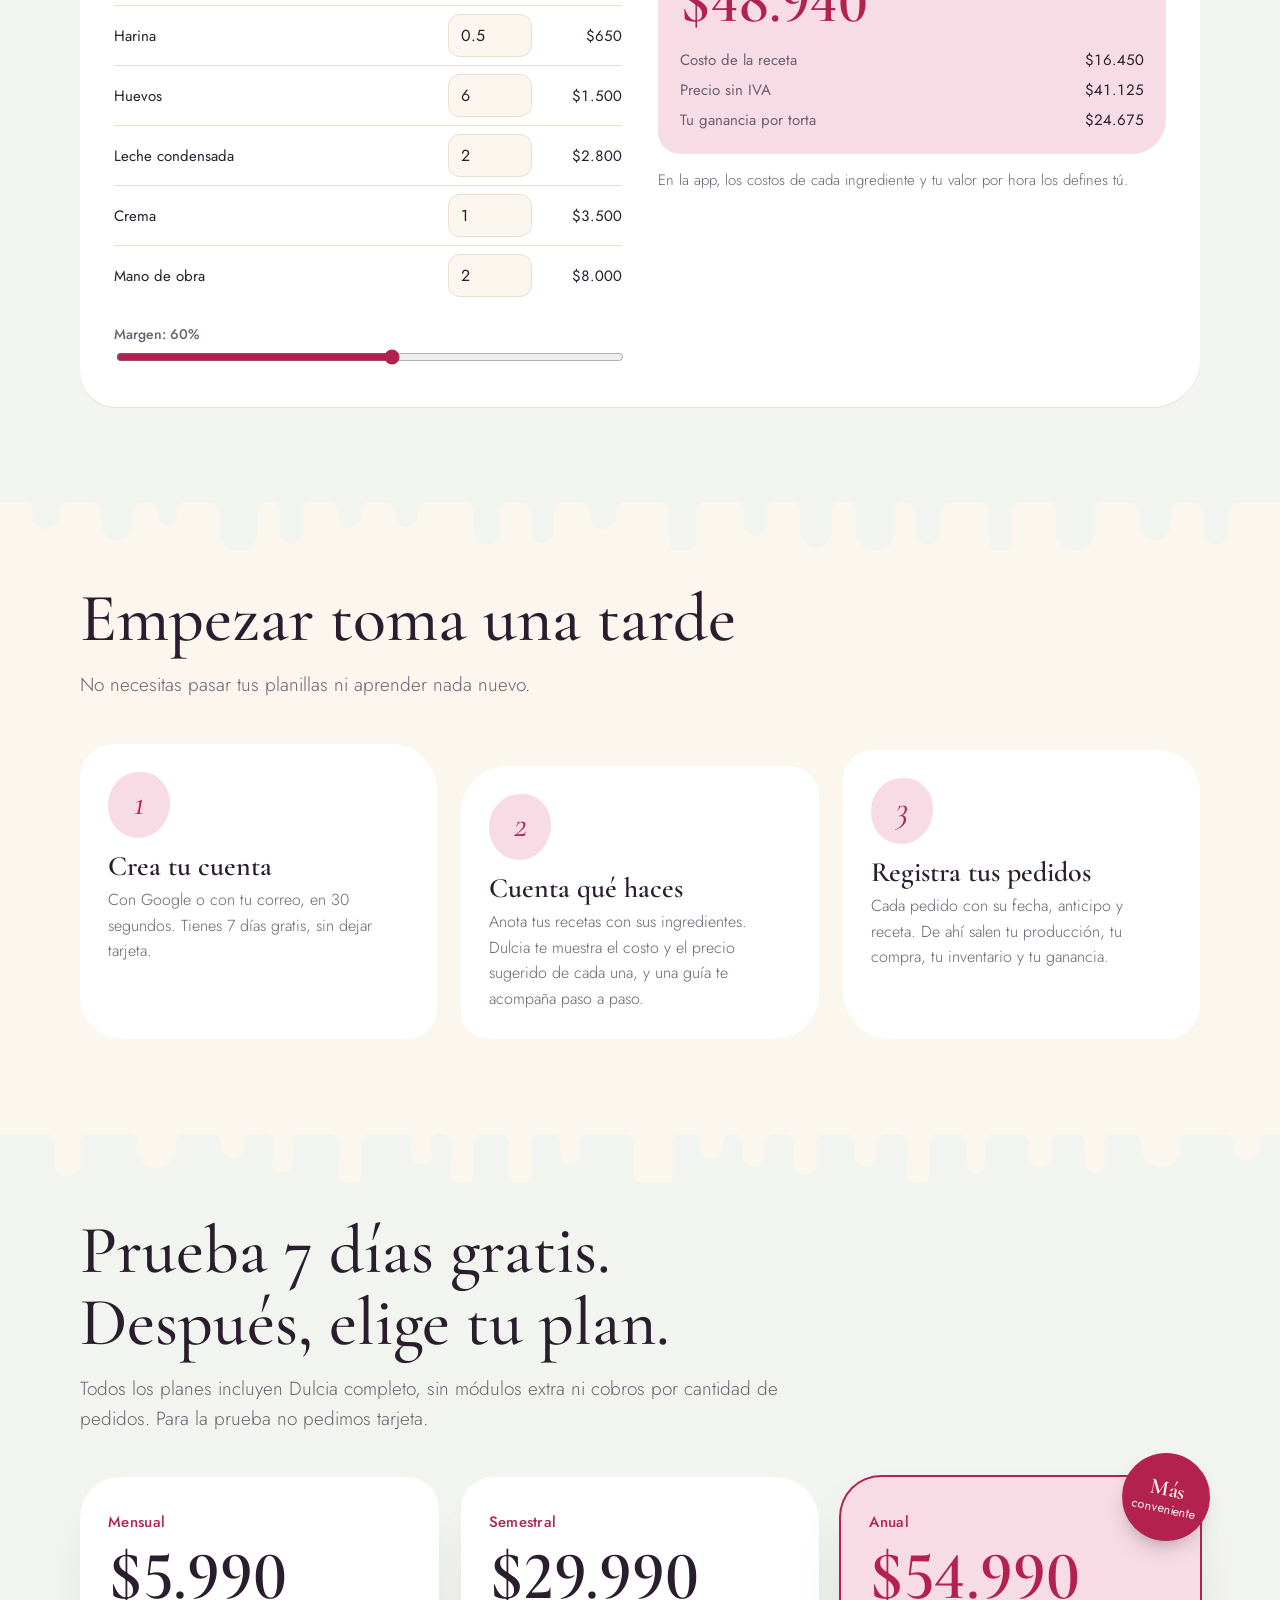
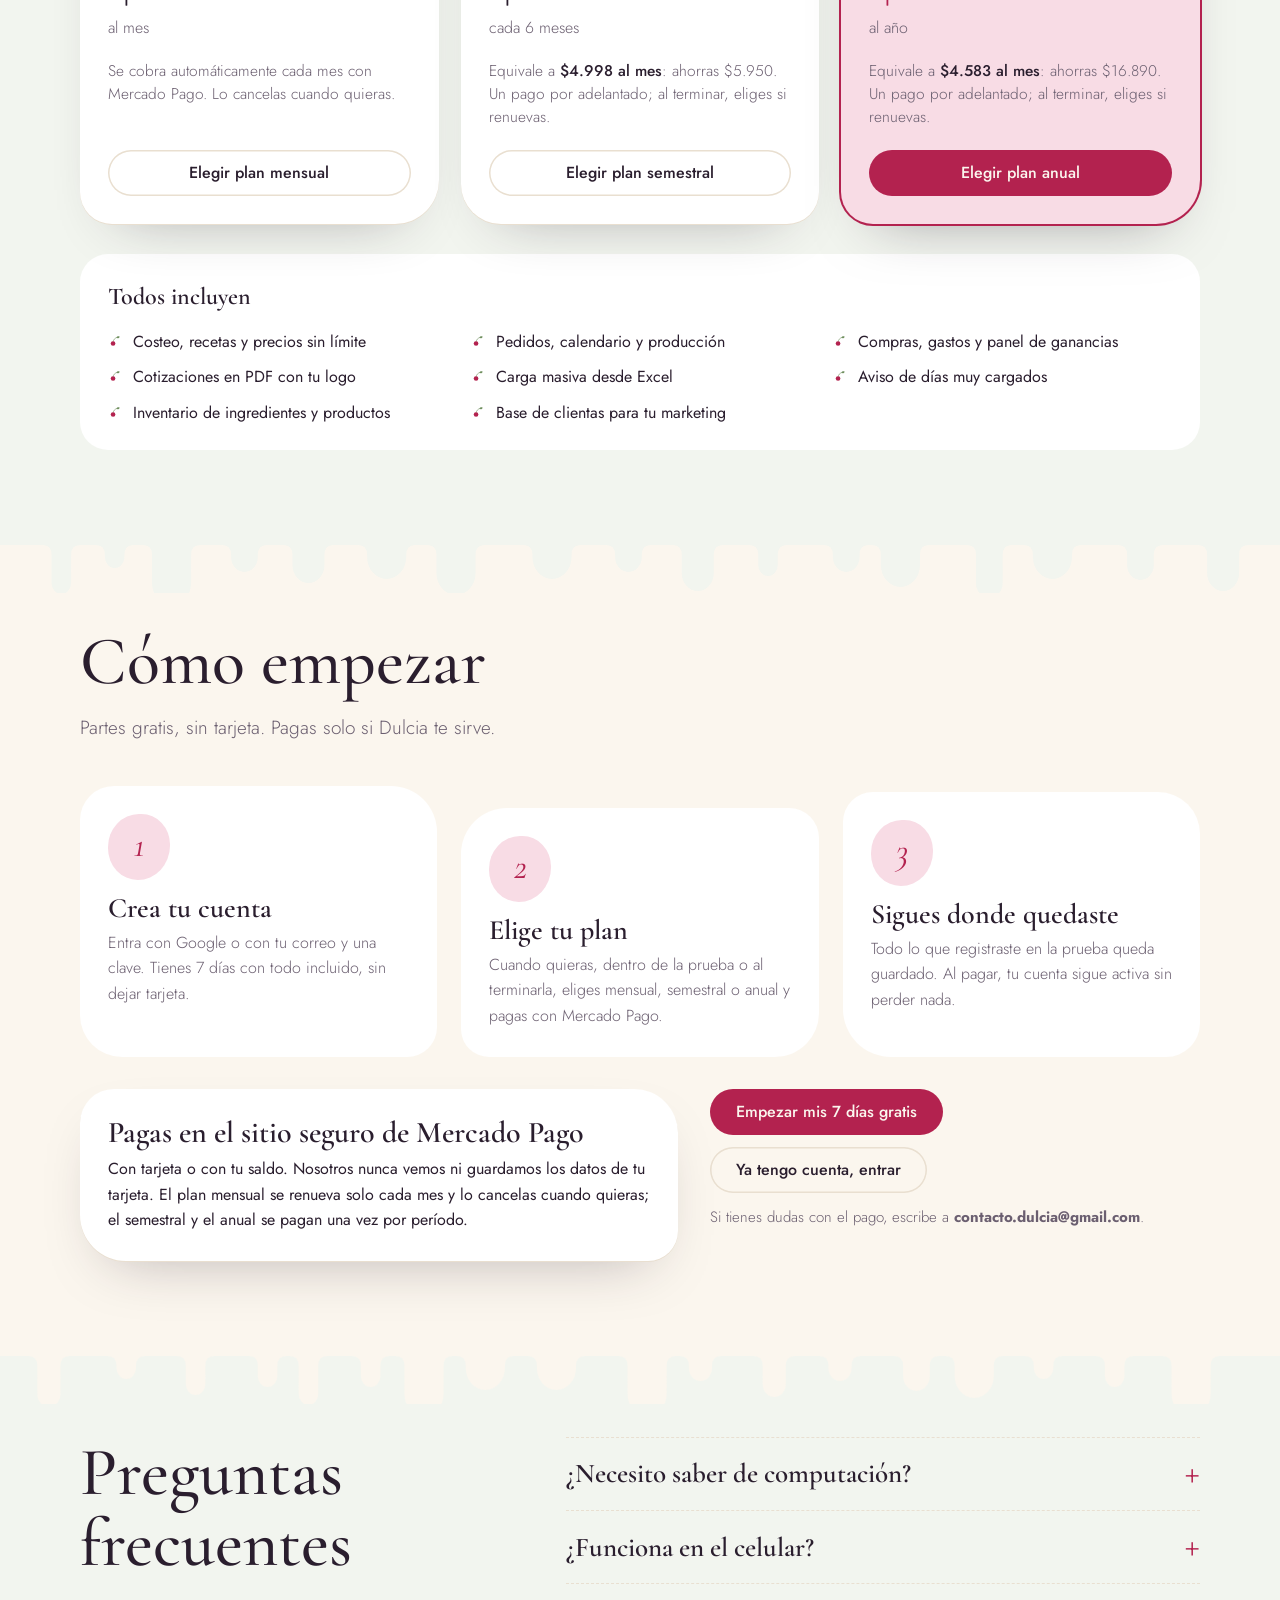
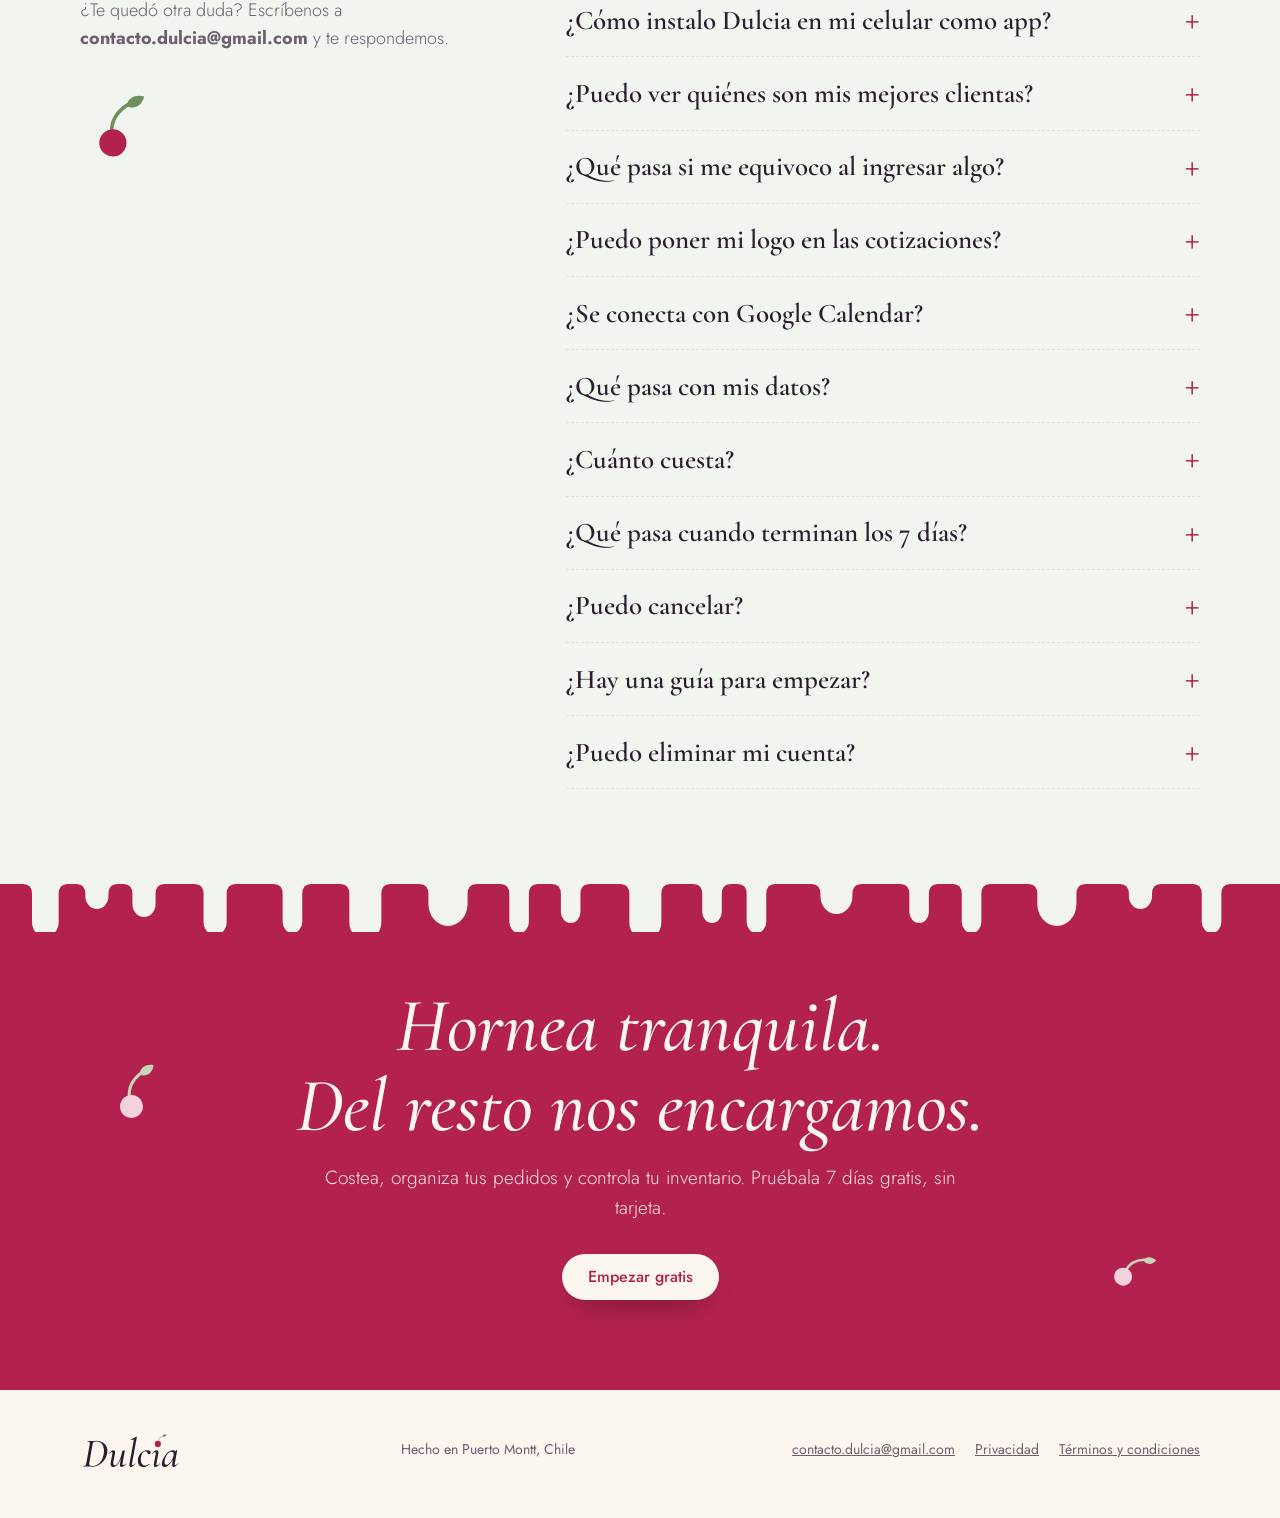
==== commit 4f5a569c: "Add files via upload" ====
--- a/index.html
+++ b/index.html
@@ -3,11 +3,13 @@
 <head>
 <meta charset="utf-8"><script>/* Si un enlace de confirmación o de clave llega a la portada, lo pasamos a la app */(function(){var q=location.search,h=location.hash;if(/access_token=|refresh_token=|type=(signup|recovery|magiclink|invite|email_change)|error_code=/.test(h)||/[?&](code|token_hash)=/.test(q)){location.replace("/app/"+q+h)}})();</script><script src="ga.js"></script><script src="pixel.js"></script>
 <meta name="viewport" content="width=device-width,initial-scale=1,viewport-fit=cover">
-<meta name="description" content="Dulcia: costeo, pedidos y producción para pastelerías. Prueba 7 días gratis, sin tarjeta. Planes desde $4.583 al mes.">
+<meta name="description" content="Dulcia, la app que ordena tu pastelería: costea tus recetas, pon precios con ganancia, organiza tus pedidos y controla tu inventario. Pruébala gratis 7 días, sin tarjeta.">
+<meta property="og:title" content="Dulcia · La app que ordena tu pastelería">
+<meta property="og:description" content="Costeo de recetas, precios, pedidos e inventario en una sola app. Pruébala gratis 7 días, sin tarjeta.">
 <meta name="theme-color" content="#B3224F">
 <link rel="icon" type="image/svg+xml" href="favicon.svg">
 <link rel="apple-touch-icon" href="icon-180.png">
-<title>Dulcia</title>
+<title>Dulcia · La app que ordena tu pastelería</title>
 <link rel="preconnect" href="https://fonts.googleapis.com">
 <link rel="preconnect" href="https://fonts.gstatic.com" crossorigin>
 <link href="https://fonts.googleapis.com/css2?family=Cormorant+Garamond:ital,wght@0,500;0,600;1,500;1,600&family=Jost:wght@300;400;500&display=swap" rel="stylesheet">
@@ -62,7 +64,9 @@
 .hero .wrap{display:grid;grid-template-columns:1.05fr .95fr;gap:56px;align-items:center}
 .hero h1{font-size:clamp(52px,7.4vw,100px);letter-spacing:-.01em}
 .hero h1 em{font-style:italic;color:var(--accent);font-weight:500}
-.hero .lead{font-size:clamp(18px,2vw,21px);font-weight:300;color:var(--soft);max-width:34em;margin-top:24px;line-height:1.55}
+.hero .lead{font-size:clamp(18px,2vw,21px);font-weight:400;color:var(--ink);max-width:34em;margin-top:22px;line-height:1.5}
+.hero .lead3{font-size:clamp(16px,1.6vw,18px);font-weight:500;color:var(--accent);margin:10px 0 0}
+.bf .hero .lead3{color:#F29BB6}
 .hero .cta{display:flex;gap:12px;flex-wrap:wrap;margin-top:32px}
 .hero .fine{margin-top:18px;font-size:14px;color:var(--soft);font-weight:300}
 .paper{background:var(--card);border-radius:22px;padding:28px;box-shadow:0 1px 0 var(--line),0 24px 60px -30px rgba(42,30,46,.35);position:relative;min-width:0}
@@ -317,7 +321,35 @@
 .incl li .cherry{margin-top:4px;font-size:15px}
 @media(max-width:900px){.plans{grid-template-columns:1fr;max-width:460px;margin:0 auto}.plan.best{order:-1}.incl ul{grid-template-columns:1fr}}
 html,body{overflow-x:clip}
+
+/* ===== Modo Black Friday ===== */
+:root.bf{--bg:#1C1420;--bg2:#241A29;--card:#2A1E2E;--ink:#FBF6EE;--soft:#CDBFCE;--line:#47384C;--accent:#F07AA0;--btn:#F07AA0;--btn-fg:#1C1420;--pink:#4A2433;--butter:#5A4F2A;--band:#8E1B3F;color-scheme:dark}
+.bfhero,.bfonly{display:none}
+.bf .hero.normal,.bf #promo,.bf .nobf{display:none!important}
+.bf .bfhero{display:block}.bf .bfonly{display:inline-flex}
+.bfhero{position:relative;overflow:hidden}
+.bfhero:before{content:"";position:absolute;width:900px;height:900px;right:-360px;top:-380px;background:radial-gradient(circle,rgba(179,34,79,.55) 0,rgba(179,34,79,0) 68%);pointer-events:none}
+.bfhero .wrap{position:relative}
+.bftag{display:inline-block;background:var(--accent);color:var(--btn-fg);font-weight:600;letter-spacing:.12em;text-transform:uppercase;font-size:14px;padding:8px 16px;border-radius:999px}
+.bfhero h1{margin-top:18px;font-size:clamp(50px,6vw,88px)!important;line-height:1}
+.bfhero .wrap{align-items:center}
+.bfhero h1 em{white-space:nowrap}
+.bfnota{margin:12px 0 0;font-size:.92rem;opacity:.8}
+.bfcount{display:inline-flex;align-items:center;gap:10px;margin-top:22px;font-size:15px;color:var(--soft)}
+.bfcount b{background:var(--pink);color:var(--ink);border-radius:10px;padding:6px 12px;font-weight:600;font-variant-numeric:tabular-nums}
+.bfplans{display:flex;flex-direction:column;gap:12px}
+.bfpl{display:flex;align-items:center;justify-content:space-between;gap:12px;background:var(--card);border:1.5px solid var(--line);border-radius:18px;padding:16px 20px;color:var(--ink);text-decoration:none;transition:border-color .15s}
+.bfpl:hover,.bfpl.best{border-color:var(--accent)}
+.bfpl .n{font-weight:600;font-size:18px}.bfpl .n small{display:block;font-weight:400;font-size:14px;color:var(--soft);margin-top:2px}
+.bfpl .n em{font-style:normal;font-size:12px;font-weight:600;background:var(--accent);color:var(--btn-fg);border-radius:99px;padding:2px 8px;margin-left:6px;vertical-align:2px}
+.bfpl .p{text-align:right;white-space:nowrap}.bfpl s{display:block;color:var(--soft);font-size:14px}
+.bfpl b{font-family:var(--display);font-size:32px;font-weight:600;line-height:1}.bfpl b small{font-family:var(--body);font-size:14px;font-weight:400;color:var(--soft)}
+.bfcode{margin-top:14px;font-size:15px;color:var(--soft)}.bfcode span{border:1.5px dashed var(--accent);color:var(--accent);font-weight:600;letter-spacing:.06em;padding:3px 10px;border-radius:8px}
+.amt s{font-size:.55em;color:var(--soft);margin-right:8px;font-weight:400}
 </style>
+<script>/* Black Friday: del 26 al 29-nov-2026 (hora de Chile) el inicio se pone en modo Black. Vista previa: ?fase=black */
+(function(){try{var d=new Intl.DateTimeFormat("en-CA",{timeZone:"America/Santiago"}).format(new Date()),q=location.search;
+if((d>="2026-11-26"&&d<="2026-11-29"&&!/fase=normal/.test(q))||/fase=black/.test(q)){var h=document.documentElement;h.classList.add("bf");h.setAttribute("data-theme","dark")}}catch(e){}})();</script>
 </head>
 <body><noscript><img height="1" width="1" style="display:none" alt="" src="https://www.facebook.com/tr?id=1107994378782408&amp;ev=PageView&amp;noscript=1"></noscript>
 
@@ -330,16 +362,35 @@
 <header class="top"><div class="wrap">
   <a href="#inicio" aria-label="Dulcia, inicio"><svg class="logo" role="img" aria-label="Dulcia" xmlns="http://www.w3.org/2000/svg" viewBox="-60 -890 2530 970"><g style="fill:var(--ink)"><path d="M241 4Q217 4 181.5 1.0Q146 -2 116 -2Q85 -2 59.0 -1.0Q33 0 12 0Q9 0 9.0 -6.0Q9 -12 12 -12Q42 -12 57.5 -17.0Q73 -22 81.0 -37.0Q89 -52 94 -81L176 -544Q184 -587 173.0 -600.0Q162 -613 119 -613Q117 -613 117.0 -619.0Q117 -625 119 -625Q140 -625 167.5 -623.5Q195 -622 225 -622Q253 -622 283.5 -624.5Q314 -627 339 -627Q433 -627 497.0 -587.5Q561 -548 588.5 -479.5Q616 -411 601 -323Q588 -248 552.5 -187.5Q517 -127 467.0 -84.5Q417 -42 358.5 -19.0Q300 4 241 4ZM235 -12Q303 -12 360.5 -45.5Q418 -79 458.5 -143.5Q499 -208 516 -301Q526 -361 521.0 -416.5Q516 -472 495.0 -516.0Q474 -560 435.0 -585.5Q396 -611 338 -611Q293 -611 273.5 -597.0Q254 -583 246 -542L167 -92Q159 -51 172.0 -31.5Q185 -12 235 -12Z"/><path d="M750 13Q708 13 692.0 -18.5Q676 -50 690 -119L726 -297Q731 -327 726.5 -339.5Q722 -352 710 -352Q700 -352 684.0 -340.0Q668 -328 649 -309Q645 -305 641.0 -309.0Q637 -313 641 -317Q674 -355 700.5 -375.0Q727 -395 754 -395Q780 -395 789.0 -373.0Q798 -351 787 -297L755 -138Q743 -83 752.5 -57.0Q762 -31 789 -31Q820 -31 853.5 -71.5Q887 -112 917.0 -189.0Q947 -266 967 -377L981 -376Q962 -259 926.5 -171.5Q891 -84 846.0 -35.5Q801 13 750 13ZM949 9Q922 9 914.5 -13.0Q907 -35 916 -84L967 -377Q970 -394 1007 -394Q1023 -394 1028.0 -392.0Q1033 -390 1033 -387Q1033 -384 1028.0 -361.0Q1023 -338 1018 -312L977 -89Q968 -33 993 -33Q1004 -33 1021.0 -44.5Q1038 -56 1059 -77Q1062 -81 1066.0 -76.5Q1070 -72 1067 -69Q1032 -29 1004.0 -10.0Q976 9 949 9Z"/><path d="M1180 9Q1151 9 1144.0 -14.0Q1137 -37 1146 -89L1243 -610Q1250 -649 1236.5 -658.5Q1223 -668 1179 -646Q1175 -645 1172.5 -651.0Q1170 -657 1174 -658L1311 -725Q1316 -727 1320.0 -723.0Q1324 -719 1323 -717L1208 -89Q1202 -59 1207.0 -46.5Q1212 -34 1223 -34Q1234 -34 1249.5 -46.0Q1265 -58 1285 -77Q1289 -81 1293.0 -77.0Q1297 -73 1293 -69Q1261 -32 1234.0 -11.5Q1207 9 1180 9Z"/><path d="M1478 13Q1434 13 1406.5 -6.5Q1379 -26 1364.5 -57.5Q1350 -89 1347.5 -127.0Q1345 -165 1353 -202Q1365 -264 1400.0 -308.0Q1435 -352 1480.5 -375.5Q1526 -399 1570 -399Q1594 -399 1615.0 -392.0Q1636 -385 1648.5 -371.0Q1661 -357 1659 -337Q1658 -322 1648.0 -311.5Q1638 -301 1620 -301Q1602 -301 1593.0 -312.0Q1584 -323 1580 -337Q1576 -350 1566.0 -362.5Q1556 -375 1532 -375Q1504 -375 1482.0 -356.5Q1460 -338 1446.0 -306.0Q1432 -274 1424 -234Q1415 -179 1421.5 -131.5Q1428 -84 1453.5 -55.0Q1479 -26 1526 -26Q1555 -26 1581.0 -39.0Q1607 -52 1626 -67Q1629 -69 1633.0 -65.0Q1637 -61 1634 -58Q1595 -21 1555.0 -4.0Q1515 13 1478 13Z"/><path d="M1774 9Q1747 9 1738.5 -13.5Q1730 -36 1741 -89L1782 -297Q1793 -353 1765 -353Q1754 -353 1737.0 -341.5Q1720 -330 1700 -309Q1697 -305 1692.5 -309.5Q1688 -314 1692 -317Q1727 -357 1755.0 -376.0Q1783 -395 1809 -395Q1837 -395 1845.0 -373.0Q1853 -351 1843 -302L1802 -89Q1796 -59 1801.0 -46.5Q1806 -34 1817 -34Q1828 -34 1844.5 -45.5Q1861 -57 1880 -76Q1884 -80 1888.0 -75.5Q1892 -71 1888 -68Q1856 -30 1828.5 -10.5Q1801 9 1774 9Z"/><path d="M1994 13Q1961 13 1943.5 -11.0Q1926 -35 1933 -91Q1941 -144 1968.0 -198.0Q1995 -252 2033.5 -298.0Q2072 -344 2116.0 -371.5Q2160 -399 2200 -399Q2219 -399 2238.0 -392.0Q2257 -385 2270.5 -369.5Q2284 -354 2286 -328L2238 -357Q2252 -359 2269.0 -373.5Q2286 -388 2294 -407Q2296 -410 2301.5 -408.5Q2307 -407 2306 -405L2248 -89Q2238 -34 2261 -34Q2272 -34 2288.5 -46.0Q2305 -58 2324 -77Q2327 -80 2331.0 -76.0Q2335 -72 2332 -69Q2300 -32 2273.0 -11.5Q2246 9 2220 9Q2193 9 2185.0 -13.5Q2177 -36 2186 -89L2210 -229L2228 -246Q2201 -168 2161.5 -109.5Q2122 -51 2078.5 -19.0Q2035 13 1994 13ZM2039 -44Q2066 -44 2094.0 -64.5Q2122 -85 2147.5 -119.0Q2173 -153 2191.5 -193.0Q2210 -233 2217 -269Q2225 -309 2210.5 -334.5Q2196 -360 2161 -359Q2128 -359 2095.0 -331.0Q2062 -303 2036.0 -255.5Q2010 -208 2001 -147Q1993 -93 2003.0 -68.5Q2013 -44 2039 -44Z"/></g><g transform="translate(1834.0 -551.0)"><path d="M3.8 -63.9 C15.0 -127.8 52.6 -165.4 112.8 -191.8" fill="none" stroke="#6F8F5E" stroke-width="12.0" stroke-linecap="round"/><path d="M109.0 -188.0 C127.8 -236.9 180.5 -240.6 214.3 -221.8 C195.5 -173.0 146.6 -157.9 109.0 -188.0Z" fill="#6F8F5E"/><circle r="75.2" fill="#B3224F"/></g></svg></a>
   <nav aria-label="Principal"><a href="#incluye">Qué incluye</a><a href="#demo">Pruébala</a><a href="#precio">Precio</a><a href="#preguntas">Preguntas</a></nav>
-  <div class="acts"><a class="btn sm dark" href="app/">Entrar</a><a class="btn sm" href="empezar">Prueba gratis</a></div>
+  <div class="acts"><a class="btn sm dark" href="app/">Entrar</a><a class="btn sm nobf" href="prueba">Prueba gratis</a><a class="btn sm bfonly" href="black">60% off</a></div>
 </div></header>
 
 <main id="inicio">
-<div class="hero"><div class="wrap">
+<div class="hero bfhero"><div class="wrap">
   <div>
-    <h1>Tu pastelería, <em>en orden.<svg viewBox="0 0 300 20" preserveAspectRatio="none" aria-hidden="true"><path d="M3 12C30 2 50 18 80 10S130 4 160 12s60 6 90-2 40 0 47 2"/></svg></em></h1>
-    <p class="lead">Dulcia calcula cuánto cobrar por cada torta, organiza tus pedidos con anticipo y saldo, y te dice cuánto ganaste. Hecha para pasteleras y pasteleros de Chile.</p>
-    <div class="cta"><a class="btn" href="empezar">Prueba 7 días gratis</a><a class="btn ghost" href="#demo">Ver cómo funciona</a></div>
-    <p class="fine">¿Ya tienes cuenta? <a href="app/" style="color:var(--accent);font-weight:600">Entrar a la app</a>. 7 días gratis, sin tarjeta. Después, planes desde $4.583 al mes. Funciona en el computador y en el celular, sin instalar nada.</p>
+    <span class="bftag">Black Friday · 26 al 29 nov</span>
+    <h1>60% <em>off</em> en la app que ordena tu pastelería</h1>
+    <p class="lead">Costea tus recetas, pon precios con ganancia, organiza tus pedidos y controla tu inventario. Todo en un solo lugar.</p>
+    <p class="lead3">Pruébala gratis 7 días, sin tarjeta, y si te gusta paga con 60% hasta el domingo 29.</p>
+    <div class="cta"><a class="btn" href="prueba">Probar gratis 7 días</a><a class="btn ghost" href="black">Pagar hoy con 60%</a></div><p class="bfnota">Creas tu cuenta en 30 segundos, con Google o con tu correo.</p>
+    <p class="fine">Además tienes 7 días gratis: el plan empieza a contar cuando terminan. Solo cuentas que nunca han pagado un plan.</p>
+  </div>
+  <div>
+    <div class="bfplans">
+      <a class="bfpl best" href="black?plan=anual"><div class="n">Anual <em>Más conveniente</em><small>12 meses en un solo pago · $1.833 al mes</small></div><div class="p"><s>$54.990</s><b>$21.996</b></div></a>
+      <a class="bfpl" href="black?plan=semestral"><div class="n">Semestral<small>6 meses en un solo pago · $1.999 al mes</small></div><div class="p"><s>$29.990</s><b>$11.996</b></div></a>
+      <a class="bfpl" href="black?plan=mensual"><div class="n">Mensual<small>60% los primeros 3 meses; después $5.990</small></div><div class="p"><s>$5.990</s><b>$2.396<small>/mes</small></b></div></a>
+    </div>
+    <p class="bfcode">Código <span>BLACKDULCIA</span> ya aplicado en dulcia.cl/black</p>
+  </div>
+</div></div>
+<div class="hero normal"><div class="wrap">
+  <div>
+    <h1>La app que <em>ordena tu pastelería.<svg viewBox="0 0 300 20" preserveAspectRatio="none" aria-hidden="true"><path d="M3 12C30 2 50 18 80 10S130 4 160 12s60 6 90-2 40 0 47 2"/></svg></em></h1>
+    <p class="lead">Costea tus recetas, pon precios con ganancia, organiza tus pedidos y controla tu inventario. Todo en un solo lugar.</p>
+    <p class="lead3">Pruébala gratis 7 días, sin tarjeta. Tu cuenta queda lista en 30 segundos.</p>
+    <div class="cta"><a class="btn" href="prueba">Prueba 7 días gratis</a><a class="btn ghost" href="#demo">Ver cómo funciona</a></div>
+    <p class="fine">¿Ya tienes cuenta? <a href="app/" style="color:var(--accent);font-weight:600">Entrar a la app</a>. Entras con Google o con tu correo. Después de la prueba, planes desde $4.583 al mes. Funciona en el computador y en el celular, sin instalar nada.</p>
   </div>
   <div class="stage">
     <div class="blob" aria-hidden="true"></div><div class="blob2" aria-hidden="true"></div>
@@ -385,7 +436,7 @@
 </div><svg class="drip b" viewBox="0 0 1440 56" preserveAspectRatio="none" aria-hidden="true"><path d="M0 0 H1440 V8 H1345 Q1335 8 1335 18 V46 A13.0 13.0 0 0 1 1309 46 V18 Q1309 8 1299 8 H1269 Q1259 8 1259 18 V36 A15.0 15.0 0 0 1 1229 36 V18 Q1229 8 1219 8 H1180 Q1170 8 1170 18 V36 A18.0 18.0 0 0 1 1134 36 V18 Q1134 8 1124 8 H1094 Q1084 8 1084 18 V28 A22.0 22.0 0 0 1 1040 28 V18 Q1040 8 1030 8 H996 Q986 8 986 18 V36 A22.0 22.0 0 0 1 942 36 V18 Q942 8 932 8 H898 Q888 8 888 18 V28 A13.0 13.0 0 0 1 862 28 V18 Q862 8 852 8 H830 Q820 8 820 18 V28 A11.0 11.0 0 0 1 798 28 V18 Q798 8 788 8 H772 Q762 8 762 18 V28 A13.0 13.0 0 0 1 736 28 V18 Q736 8 726 8 H689 Q679 8 679 18 V28 A22.0 22.0 0 0 1 635 28 V18 Q635 8 625 8 H596 Q586 8 586 18 V46 A15.0 15.0 0 0 1 556 46 V18 Q556 8 546 8 H515 Q505 8 505 18 V36 A11.0 11.0 0 0 1 483 36 V18 Q483 8 473 8 H469 Q459 8 459 18 V36 A18.0 18.0 0 0 1 423 36 V18 Q423 8 413 8 H377 Q367 8 367 18 V36 A18.0 18.0 0 0 1 331 36 V18 Q331 8 321 8 H292 Q282 8 282 18 V28 A11.0 11.0 0 0 1 260 28 V18 Q260 8 250 8 H210 Q200 8 200 18 V28 A22.0 22.0 0 0 1 156 28 V18 Q156 8 146 8 H128 Q118 8 118 18 V36 A13.0 13.0 0 0 1 92 36 V18 Q92 8 82 8 H57 Q47 8 47 18 V20 A11.0 11.0 0 0 1 25 20 V18 Q25 8 15 8 H0 V0Z"/></svg></section>
 
 <section id="incluye"><div class="wrap">
-  <div class="sec-h"><h2>Todo lo que necesitas, en una sola app</h2><p>Cada parte conversa con las otras. Cambia el precio de la harina y se actualizan tus recetas, tu compra y tu ganancia.</p></div>
+  <div class="sec-h"><h2>Costeo, pedidos e inventario en una sola app</h2><p>Cada parte conversa con las otras. Cambia el precio de la harina y se actualizan tus recetas, tu compra y tu ganancia.</p></div>
   <div class="feat">
     <div><div class="ico"><svg viewBox="0 0 32 32"><rect x="6" y="3" width="20" height="26" rx="3"/><path d="M10 9h12M10 15h3M16 15h3M10 20h3M16 20h3M10 25h9"/></svg></div><h3>Costeo de recetas</h3><p>Ingredientes, mano de obra y packaging. Elige tu margen y obtén el precio con IVA.</p></div>
     <div><div class="ico"><svg viewBox="0 0 32 32"><rect x="4" y="6" width="24" height="22" rx="3"/><path d="M4 12h24M10 3v6M22 3v6M10 18h4M18 18h4M10 23h4"/></svg></div><h3>Pedidos y calendario</h3><p>Anticipo, saldo, fecha y para cuántas personas. Cada categoría con su color en el calendario, y te avisa si un día ya está muy cargado.</p></div>
@@ -468,9 +519,9 @@
 <section id="como"><div class="wrap">
   <div class="sec-h"><h2>Empezar toma una tarde</h2><p>No necesitas pasar tus planillas ni aprender nada nuevo.</p></div>
   <div class="steps">
-    <div><h3>Crea tu cuenta</h3><p>Con tu correo y el nombre de tu pastelería. Tienes 7 días gratis, sin dejar tarjeta.</p></div>
+    <div><h3>Crea tu cuenta</h3><p>Con Google o con tu correo, en 30 segundos. Tienes 7 días gratis, sin dejar tarjeta.</p></div>
     <div><h3>Cuenta qué haces</h3><p>Anota tus recetas con sus ingredientes. Dulcia te muestra el costo y el precio sugerido de cada una, y una guía te acompaña paso a paso.</p></div>
-    <div><h3>Registra tus pedidos</h3><p>Cada pedido con su fecha, anticipo y receta. De ahí salen tu producción, tu compra y tu ganancia.</p></div>
+    <div><h3>Registra tus pedidos</h3><p>Cada pedido con su fecha, anticipo y receta. De ahí salen tu producción, tu compra, tu inventario y tu ganancia.</p></div>
   </div>
 </div><svg class="drip a" viewBox="0 0 1440 56" preserveAspectRatio="none" aria-hidden="true"><path d="M0 0 H1440 V8 H1428 Q1418 8 1418 18 V20 A15.0 15.0 0 0 1 1388 20 V18 Q1388 8 1378 8 H1338 Q1328 8 1328 18 V20 A22.0 22.0 0 0 1 1284 20 V18 Q1284 8 1274 8 H1253 Q1243 8 1243 18 V36 A11.0 11.0 0 0 1 1221 36 V18 Q1221 8 1211 8 H1193 Q1183 8 1183 18 V28 A13.0 13.0 0 0 1 1157 28 V18 Q1157 8 1147 8 H1119 Q1109 8 1109 18 V36 A11.0 11.0 0 0 1 1087 36 V18 Q1087 8 1077 8 H1056 Q1046 8 1046 18 V46 A13.0 13.0 0 0 1 1020 46 V18 Q1020 8 1010 8 H997 Q987 8 987 18 V28 A13.0 13.0 0 0 1 961 28 V18 Q961 8 951 8 H929 Q919 8 919 18 V36 A13.0 13.0 0 0 1 893 36 V18 Q893 8 883 8 H871 Q861 8 861 18 V28 A13.0 13.0 0 0 1 835 28 V18 Q835 8 825 8 H823 Q813 8 813 18 V20 A13.0 13.0 0 0 1 787 20 V18 Q787 8 777 8 H767 Q757 8 757 18 V46 A22.0 22.0 0 0 1 713 46 V18 Q713 8 703 8 H662 Q652 8 652 18 V28 A11.0 11.0 0 0 1 630 28 V18 Q630 8 620 8 H608 Q598 8 598 18 V46 A13.0 13.0 0 0 1 572 46 V18 Q572 8 562 8 H543 Q533 8 533 18 V46 A13.0 13.0 0 0 1 507 46 V18 Q507 8 497 8 H495 Q485 8 485 18 V28 A11.0 11.0 0 0 1 463 28 V18 Q463 8 453 8 H417 Q407 8 407 18 V46 A13.0 13.0 0 0 1 381 46 V18 Q381 8 371 8 H339 Q329 8 329 18 V36 A11.0 11.0 0 0 1 307 36 V18 Q307 8 297 8 H285 Q275 8 275 18 V20 A13.0 13.0 0 0 1 249 20 V18 Q249 8 239 8 H208 Q198 8 198 18 V20 A22.0 22.0 0 0 1 154 20 V18 Q154 8 144 8 H101 Q91 8 91 18 V36 A15.0 15.0 0 0 1 61 36 V18 Q61 8 51 8 H0 V0Z"/></svg></section>
 
@@ -513,7 +564,7 @@
 <section id="pago"><div class="wrap">
   <div class="sec-h"><h2>Cómo empezar</h2><p>Partes gratis, sin tarjeta. Pagas solo si Dulcia te sirve.</p></div>
   <div class="steps">
-    <div><h3>Crea tu cuenta</h3><p>Regístrate con tu correo y una clave. Tienes 7 días con todo incluido, sin dejar tarjeta.</p></div>
+    <div><h3>Crea tu cuenta</h3><p>Entra con Google o con tu correo y una clave. Tienes 7 días con todo incluido, sin dejar tarjeta.</p></div>
     <div><h3>Elige tu plan</h3><p>Cuando quieras, dentro de la prueba o al terminarla, eliges mensual, semestral o anual y pagas con Mercado Pago.</p></div>
     <div><h3>Sigues donde quedaste</h3><p>Todo lo que registraste en la prueba queda guardado. Al pagar, tu cuenta sigue activa sin perder nada.</p></div>
   </div>
@@ -523,7 +574,7 @@
       <p style="margin:8px 0 0;font-size:16px">Con tarjeta o con tu saldo. Nosotros nunca vemos ni guardamos los datos de tu tarjeta. El plan mensual se renueva solo cada mes y lo cancelas cuando quieras; el semestral y el anual se pagan una vez por período.</p>
     </div>
     <div class="payact">
-      <a class="btn" href="empezar">Empezar mis 7 días gratis</a>
+      <a class="btn" href="prueba">Empezar mis 7 días gratis</a>
       <a class="btn ghost" href="app/">Ya tengo cuenta, entrar</a>
       <p>Si tienes dudas con el pago, escribe a <b id="payMail"></b>.</p>
     </div>
@@ -547,8 +598,8 @@
 
 <div class="band"><svg class="bc" style="left:8%;top:34%;transform:rotate(-16deg)" aria-hidden="true"><use href="#chc"/></svg><svg class="bc" style="right:9%;bottom:18%;width:58px;height:58px;transform:rotate(20deg)" aria-hidden="true"><use href="#chc"/></svg><div class="wrap">
   <h2>Hornea tranquila.<br>Del resto nos encargamos.</h2>
-  <p>Prueba 7 días gratis y registra tu primera receta hoy.</p>
-  <a class="btn" href="empezar">Empezar gratis</a>
+  <p>Costea, organiza tus pedidos y controla tu inventario. Pruébala 7 días gratis, sin tarjeta.</p>
+  <a class="btn" href="prueba">Empezar gratis</a>
 </div></div>
 </main>
 
@@ -677,29 +728,33 @@
   .then(function(r){return r.ok?r.json():null}).then(function(a){
     if(!a||!a.codigo)return;
     var pl=(a.planes||[]).map(function(p){return NOM[p]||p}),dur="";
-    if((a.planes||[]).indexOf("mensual")>=0&&+a.meses>0)dur=" los primeros "+a.meses+(a.meses==1?" mes":" meses");
+    if((a.planes||[]).indexOf("mensual")>=0&&+a.meses>0)dur=(pl.length>1?" (en el mensual, los primeros ":" los primeros ")+a.meses+(a.meses==1?" mes":" meses")+(pl.length>1?")":"");
     var h=a.hasta?String(a.hasta).split("-"):null;
-    el.innerHTML=(a.titulo?"<b>"+e(a.titulo)+":</b> ":"")+"<b>"+(+a.descuento)+"% de descuento</b>"+dur+" en el plan "+e(pl.join(", ").replace(/, ([^,]*)$/," y $1"))+
+    el.innerHTML=(a.titulo?"<b>"+e(a.titulo)+":</b> ":"")+"<b>"+(+a.descuento)+"% de descuento</b>"+(pl.length>1?"":dur)+" en el plan "+e(pl.join(", ").replace(/, ([^,]*)$/," y $1"))+(pl.length>1?dur:"")+
       " con el código <span class=\"pcode\">"+e(a.codigo)+"</span> · solo cuentas nuevas"+(h?" · hasta el "+(+h[2])+" de "+MES[+h[1]-1]:"")+
-      (h?'<span class="pleft" id="pleft"></span>':"")+
       (/^(PRE)?BLACKDULCIA$/.test(a.codigo)?'<a href="black">Ver la oferta →</a>':'<a href="empezar">Crear mi cuenta →</a>');
     el.hidden=false;
-    /* cuenta regresiva (hora de Chile): días, y el último día horas y minutos */
+    /* el aviso se oculta solo cuando termina la promoción (hora de Chile) */
     if(h){
       var fin=a.hasta, tick=function(){
         var now=new Date(), p={};
         new Intl.DateTimeFormat("en-CA",{timeZone:"America/Santiago",year:"numeric",month:"2-digit",day:"2-digit",hour:"2-digit",minute:"2-digit",hourCycle:"h23"}).formatToParts(now).forEach(function(x){p[x.type]=x.value});
         var hoy=Date.UTC(+p.year,+p.month-1,+p.day), f=fin.split("-"), dias=Math.round((Date.UTC(+f[0],+f[1]-1,+f[2])-hoy)/864e5), t;
         if(dias<0){el.hidden=true;return}
-        if(dias===0){var min=(23-+p.hour)*60+(60-+p.minute), hh=Math.floor(min/60), mm=min%60; t="¡Último día! Quedan "+(hh?hh+" h ":"")+mm+" min";}
-        else if(dias===1)t="Termina mañana";
-        else t="Quedan "+dias+" días";
-        var pl=document.getElementById("pleft"); if(pl)pl.textContent=t;
       };
       tick(); setInterval(tick,30000);
     }
   }).catch(function(){});
 })();
 </script>
+<script>/* Modo Black: precios rebajados en la sección Precio y cuenta regresiva */
+(function(){if(!document.documentElement.classList.contains("bf"))return;
+var R={mensual:["$5.990","$2.396"],semestral:["$29.990","$11.996"],anual:["$54.990","$21.996"]};
+[].forEach.call(document.querySelectorAll('#precio a[href^="empezar?plan="]'),function(a){var k=a.getAttribute("href").split("=")[1],c=a.closest(".plan");if(!R[k])return;
+ a.setAttribute("href","black?plan="+k);a.textContent="Elegir "+k+" con 60% off";var m=c&&c.querySelector(".amt");if(m)m.innerHTML="<s>"+R[k][0]+"</s>"+R[k][1];
+ if(k==="mensual"){var pr=c.querySelector(".per");if(pr)pr.textContent="al mes, los primeros 3 meses"}});
+var h2=document.querySelector("#precio .sec-h h2");if(h2)h2.textContent="Black Friday: 60% en cualquier plan, y 7 días gratis.";
+[].forEach.call(document.querySelectorAll('a[href="empezar"]'),function(a){if(!a.closest(".bfhero"))a.setAttribute("href","black")});
+})();</script>
 </body>
 </html>
